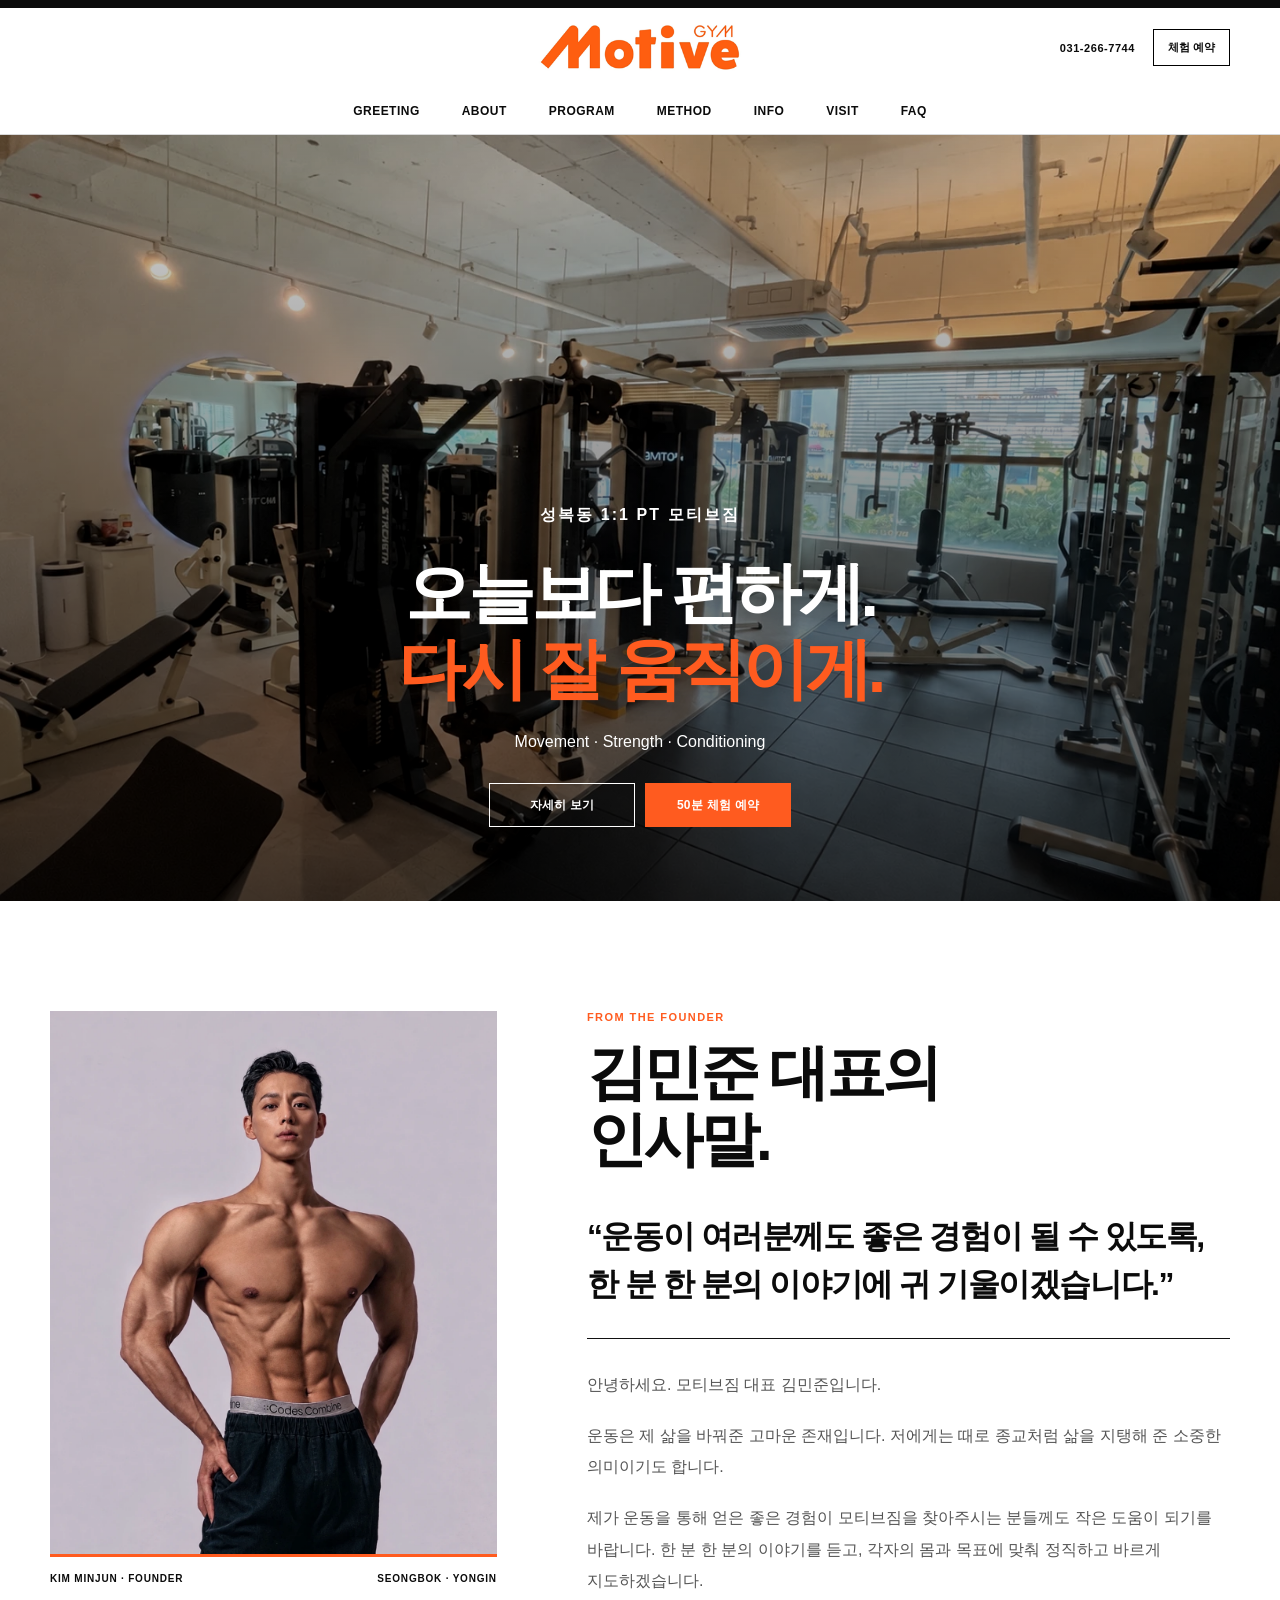
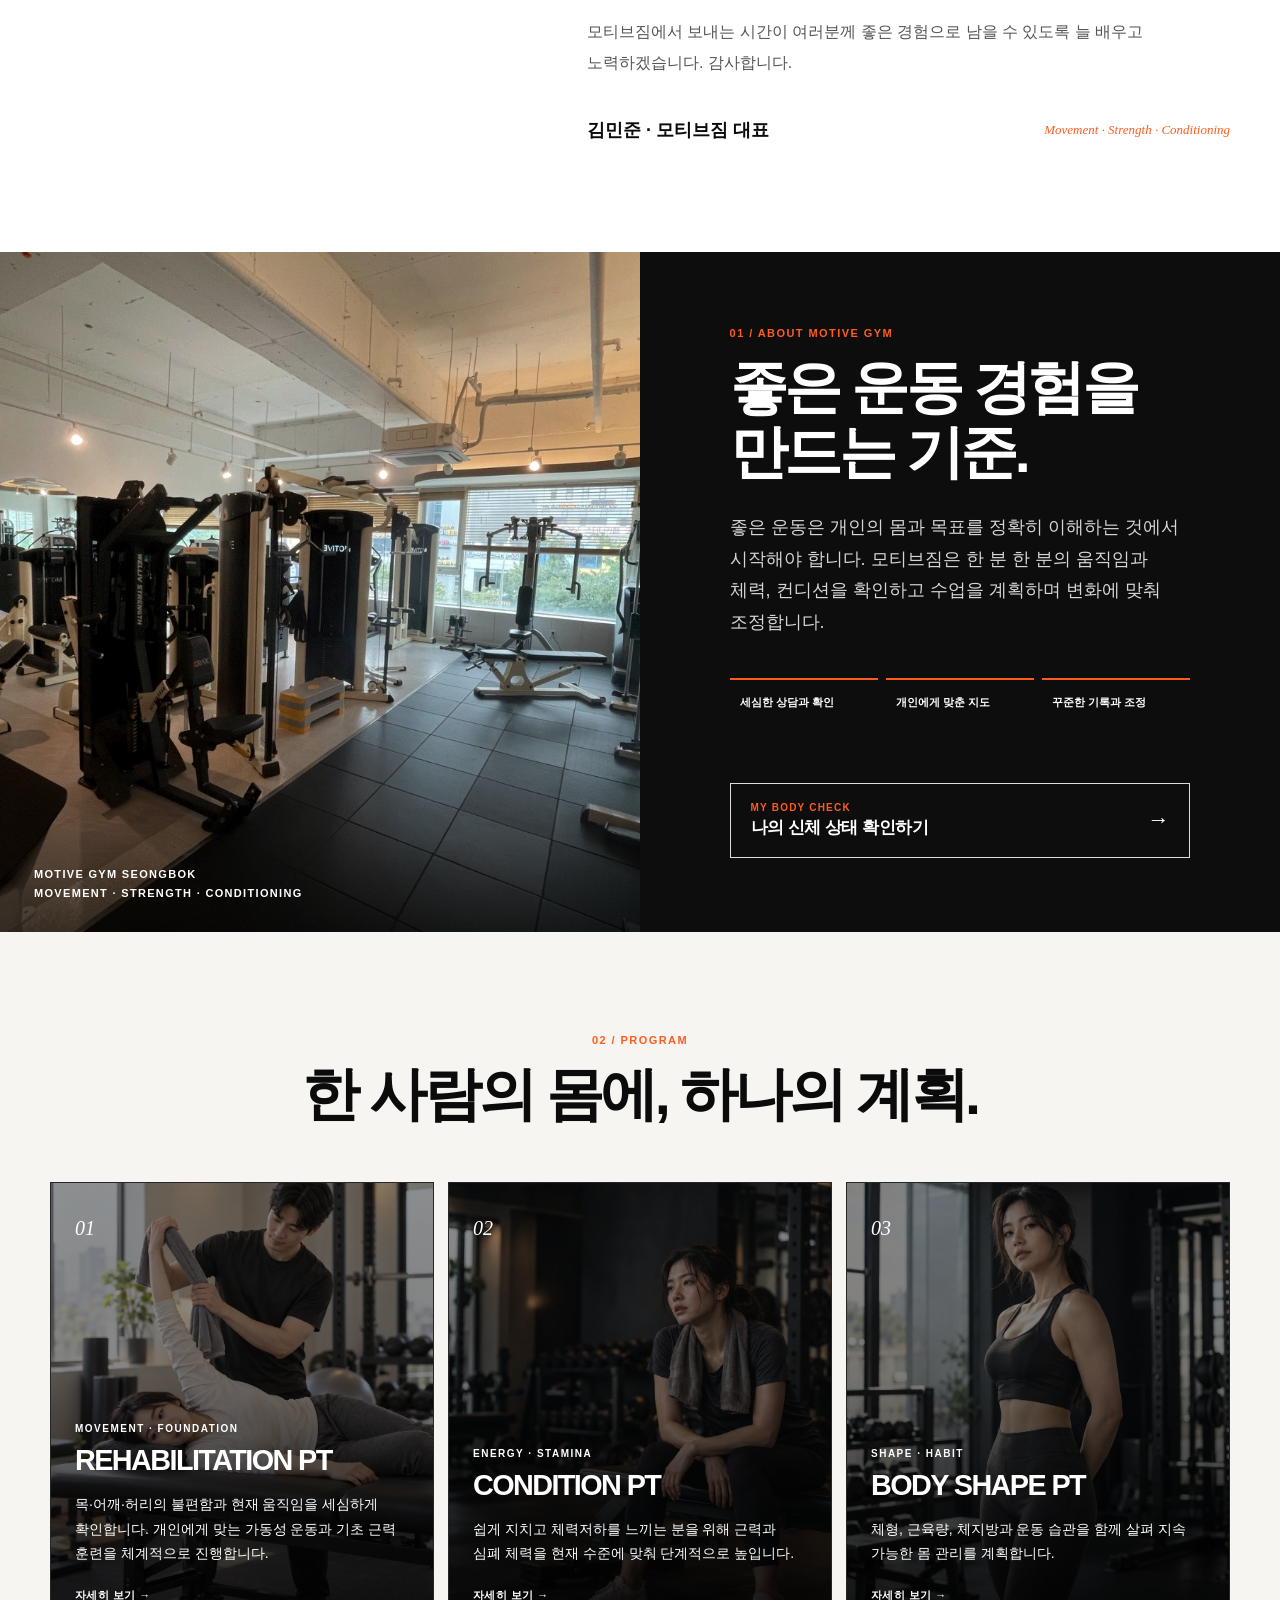
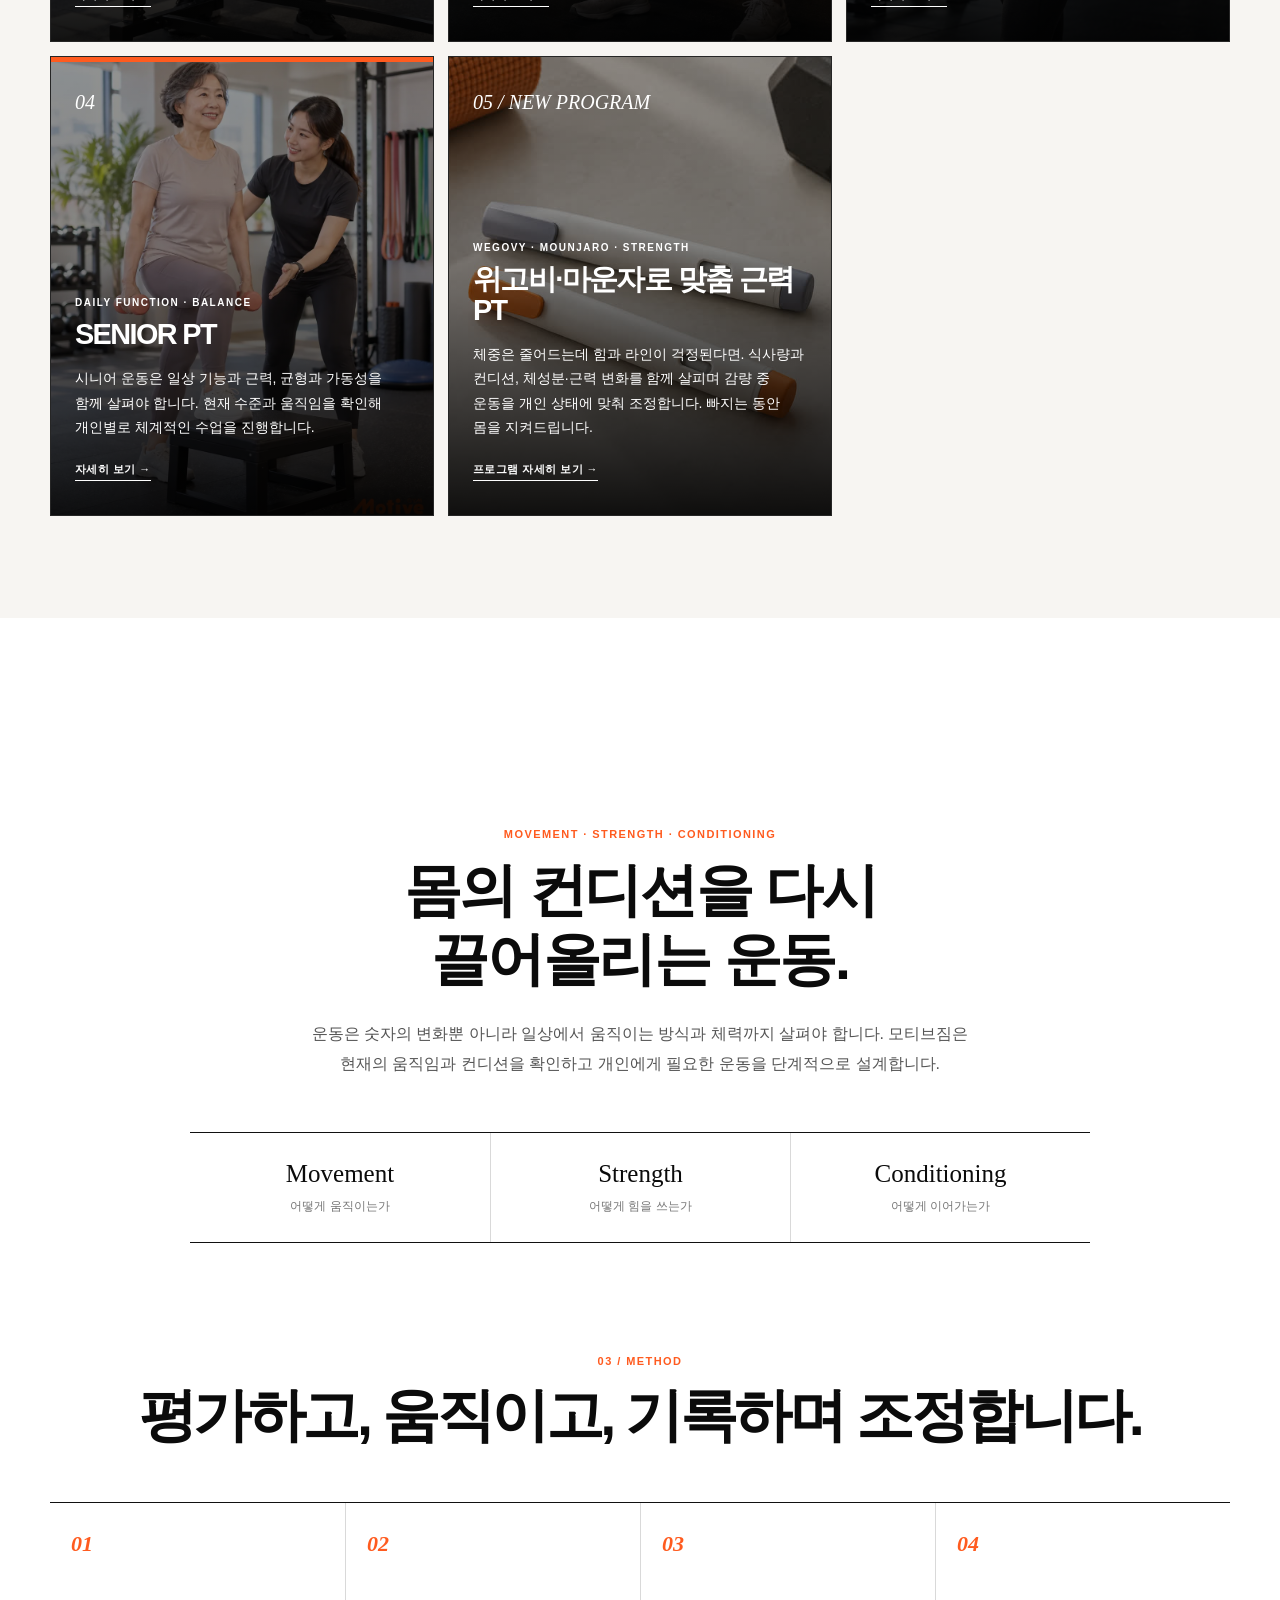
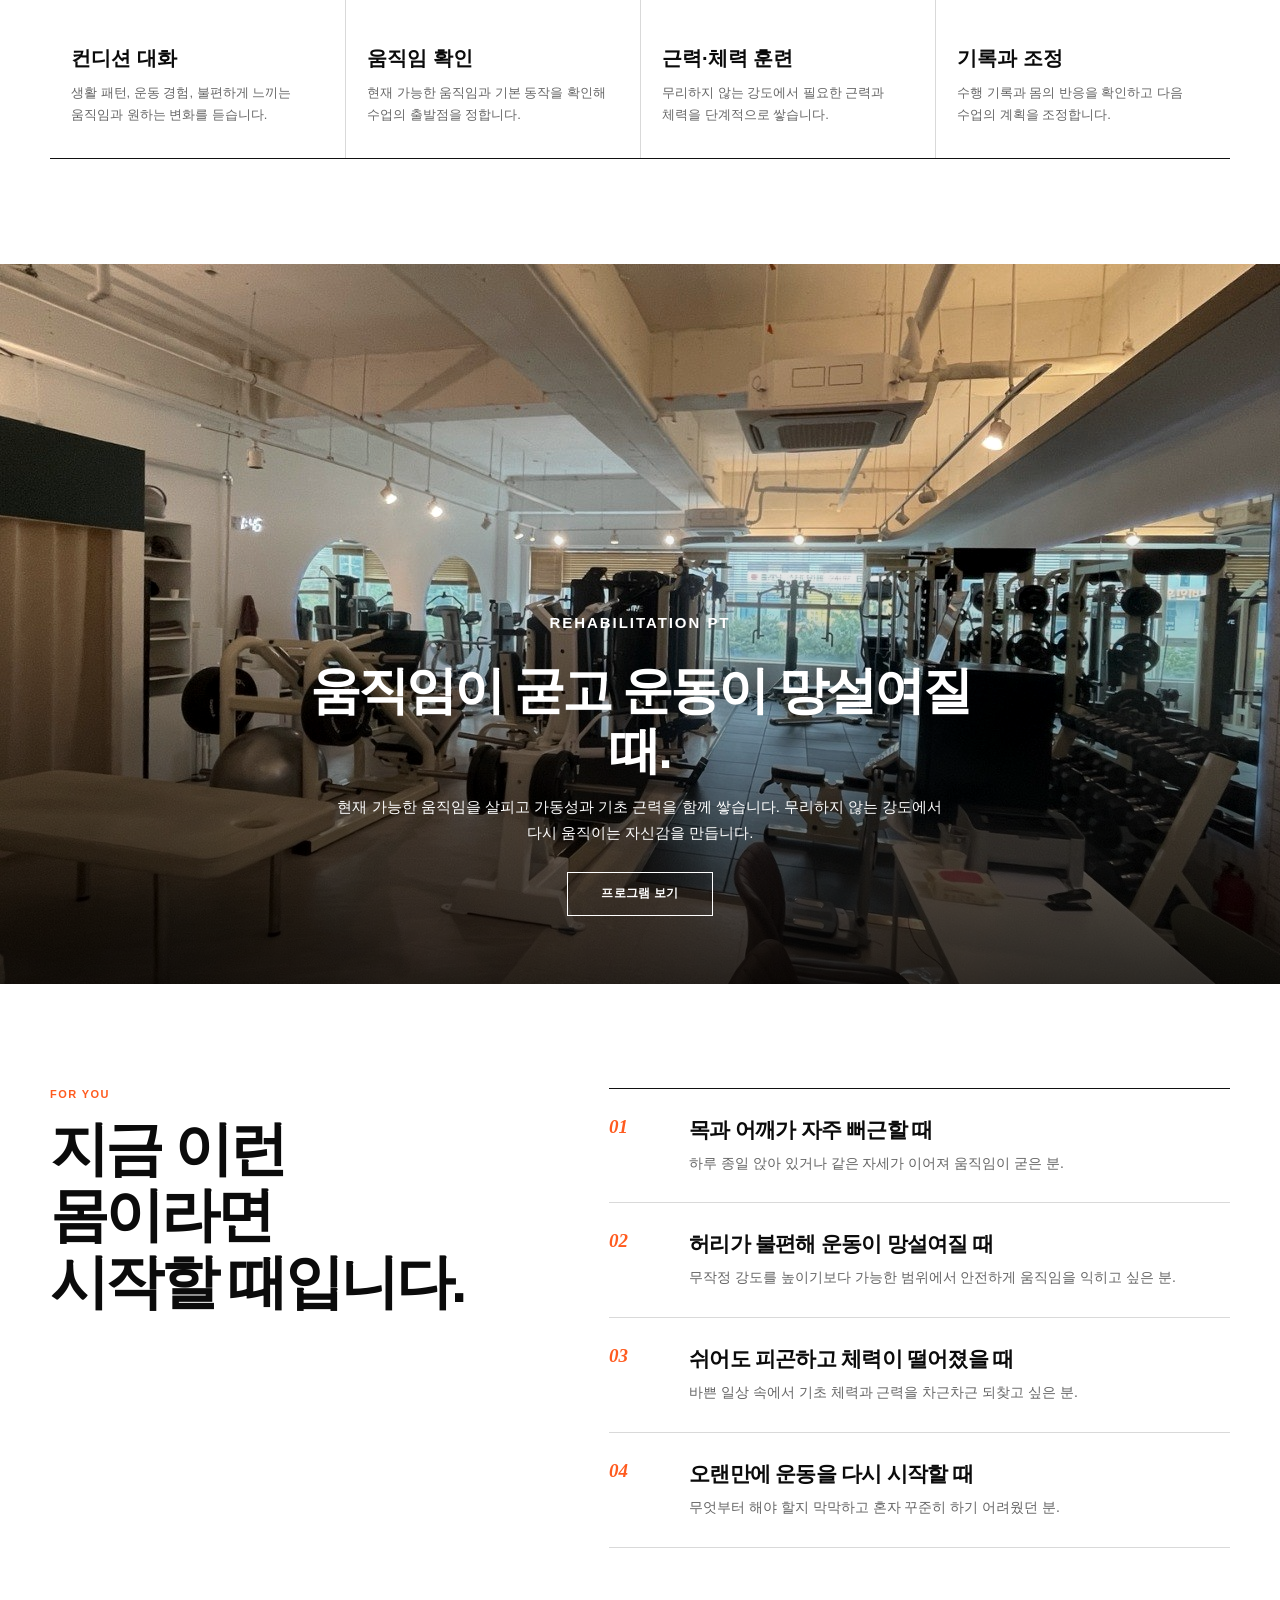
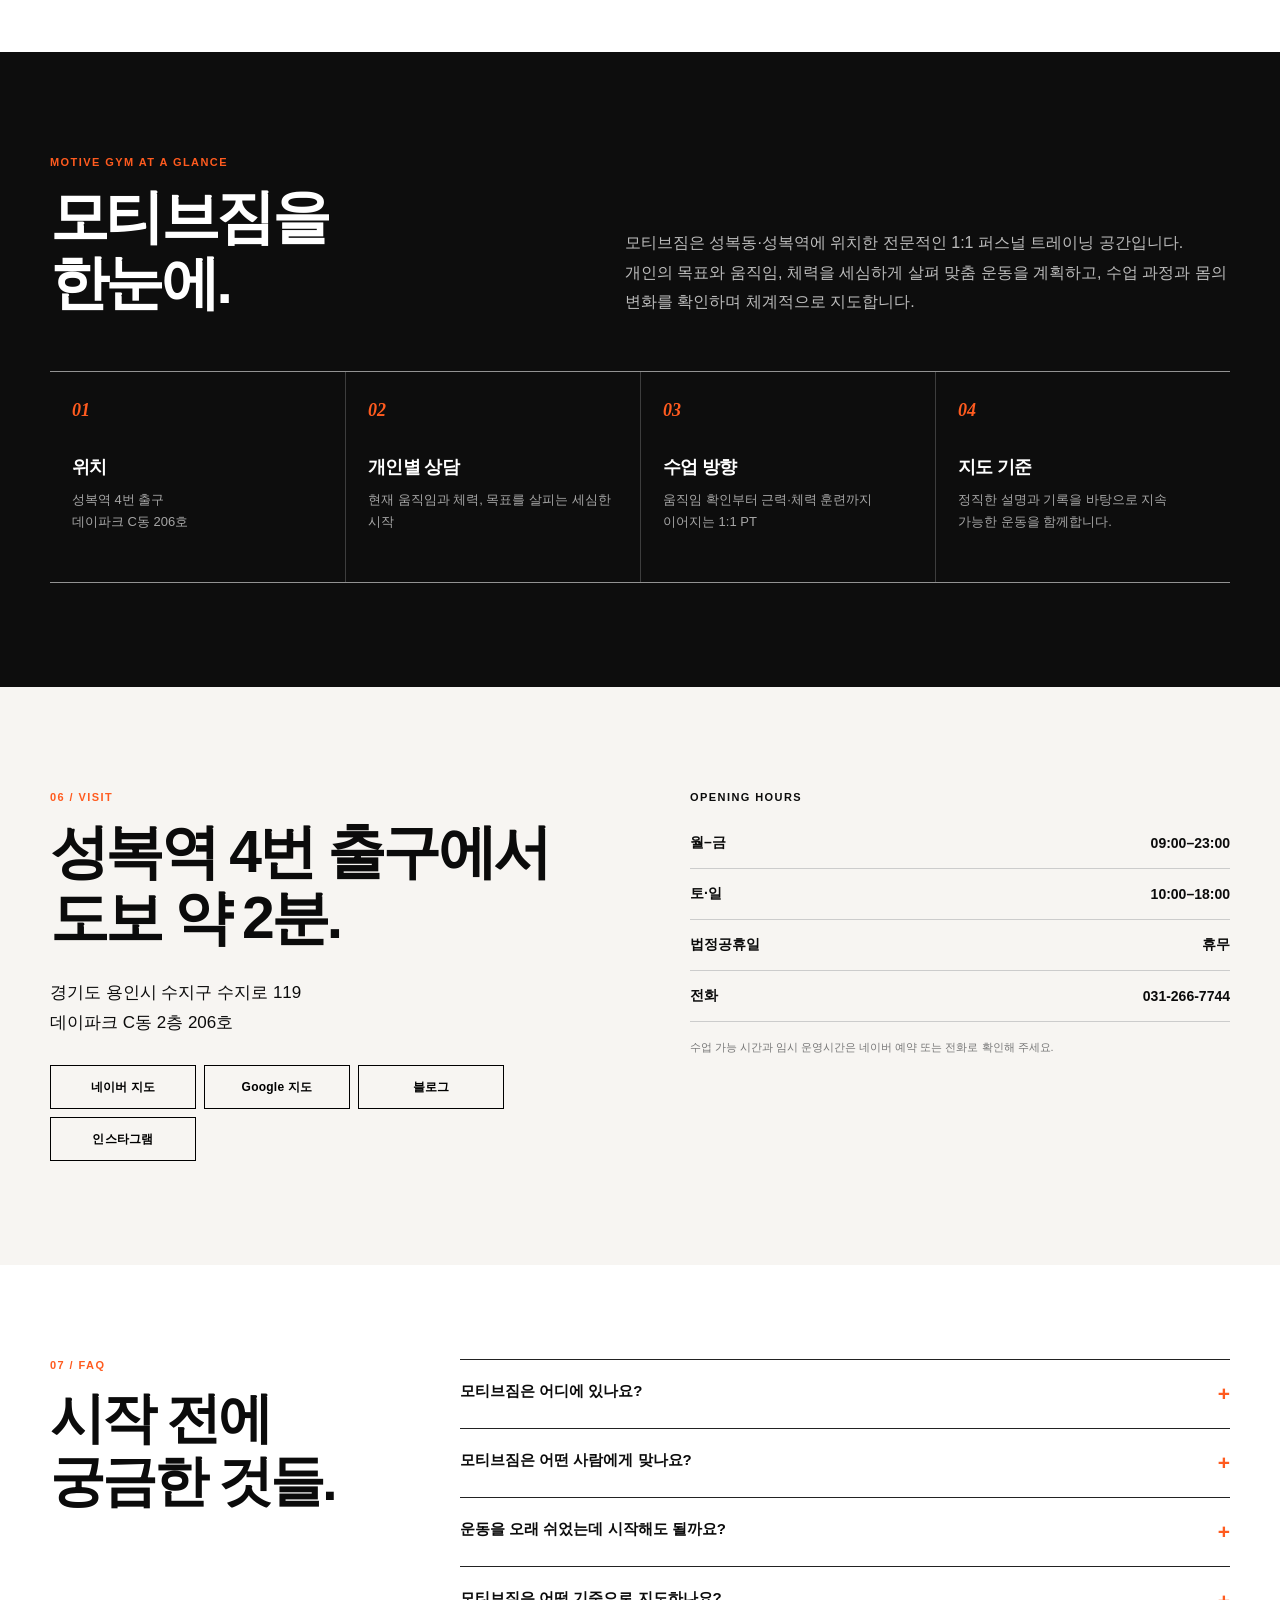
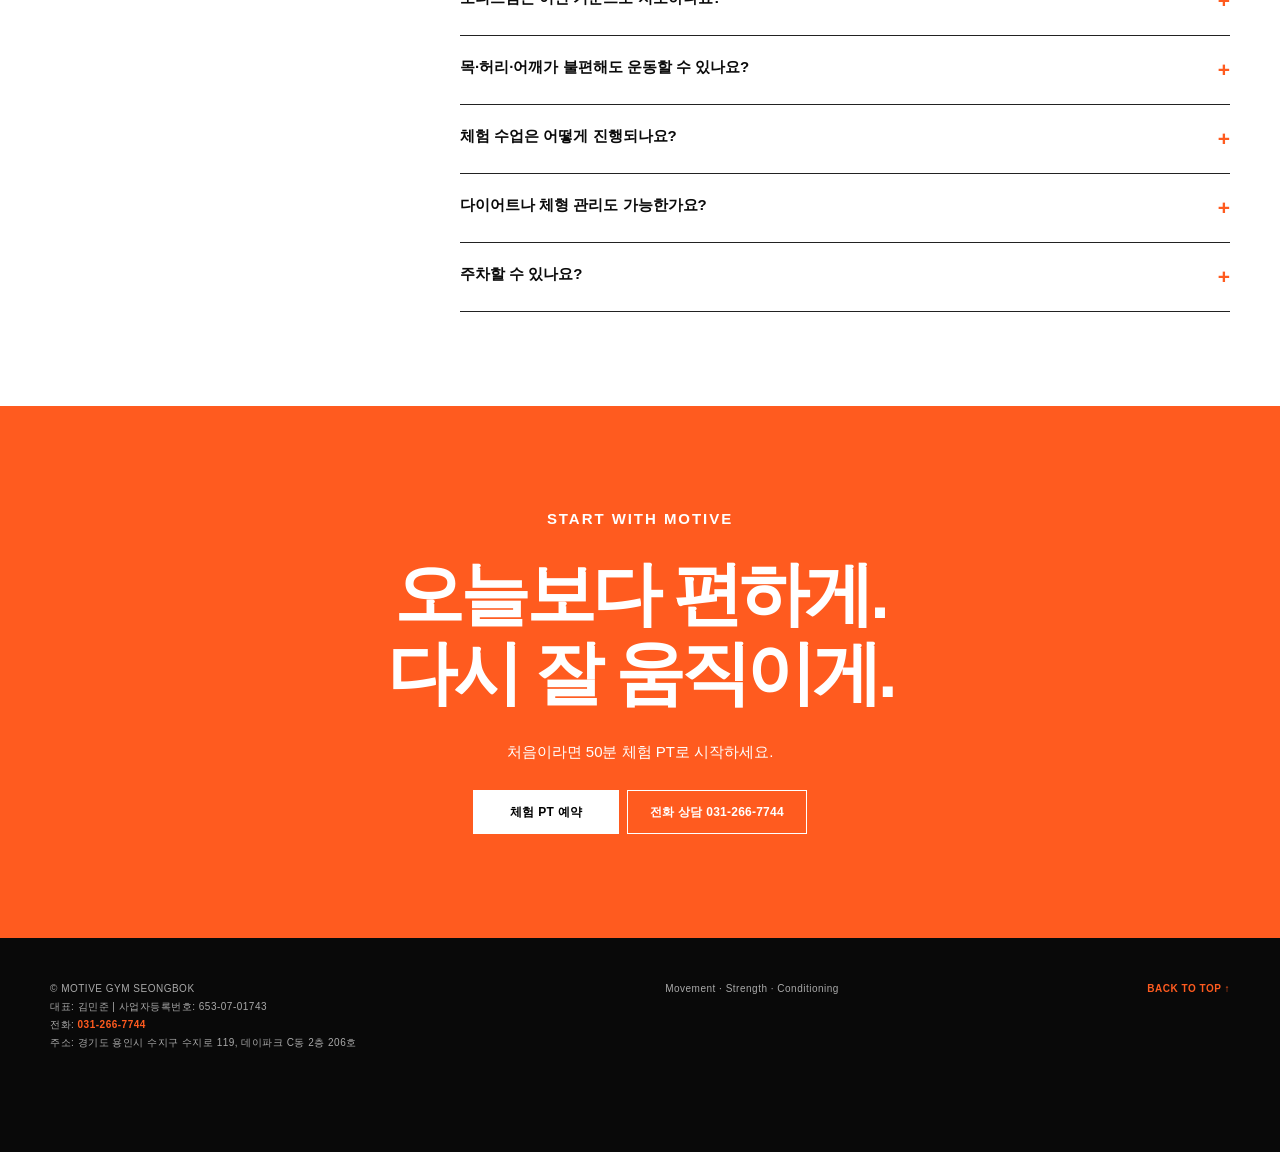
==== index.html @ 13827cad "ABOUT에 신체 상태 확인 링크 추가" ====
<!doctype html>
<html lang="ko-KR">
<head>
  <meta charset="utf-8">
  <meta name="viewport" content="width=device-width, initial-scale=1, viewport-fit=cover">
  <meta name="theme-color" content="#0b0b0b">
  <meta name="description" content="성복역 4번 출구 데이파크 C동 206호 모티브짐. 움직임과 체력을 살펴 체계적으로 지도하는 1:1 맞춤 PT와 프로그램을 안내합니다.">
  <meta name="keywords" content="모티브짐, MotiveGym, 성복동 PT, 성복역 PT, 성복동 1:1 PT, 체형 관리, 시니어 PT, 위고비 운동, 마운자로 운동, 근력운동">
  <meta name="author" content="모티브짐">
  <meta name="naver-site-verification" content="b409cac97ee9091174ddd94b132eac0c7437d6ca">
  <meta name="robots" content="index, follow, max-image-preview:large, max-snippet:-1, max-video-preview:-1">
  <meta name="googlebot" content="index, follow, max-image-preview:large, max-snippet:-1, max-video-preview:-1">
  <meta name="geo.region" content="KR-41">
  <meta name="geo.placename" content="성복동, 용인시 수지구">
  <meta property="og:title" content="모티브짐 | 성복동·성복역 1:1 PT">
  <meta property="og:description" content="성복역 4번 출구 데이파크 C동 206호 모티브짐. 움직임과 체력을 살펴 체계적으로 지도하는 1:1 맞춤 PT.">
  <meta property="og:type" content="website">
  <meta property="og:locale" content="ko_KR">
  <meta property="og:site_name" content="모티브짐">
  <link rel="canonical" href="https://motivegym.co.kr/">
  <link rel="alternate" hreflang="ko-KR" href="https://motivegym.co.kr/">
  <link rel="alternate" hreflang="x-default" href="https://motivegym.co.kr/">
  <link rel="sitemap" type="application/xml" href="https://motivegym.co.kr/sitemap.xml">
  <meta property="og:url" content="https://motivegym.co.kr/">
  <meta property="og:image" content="https://motivegym.co.kr/assets/motivegym-interior-01.jpg">
  <meta property="og:image:alt" content="성복역 4번 출구 앞 모티브짐 운동 공간">
  <meta name="twitter:card" content="summary_large_image">
  <meta name="twitter:title" content="모티브짐 | 성복동·성복역 1:1 PT">
  <meta name="twitter:description" content="성복역 4번 출구 데이파크 C동 206호 모티브짐. 움직임과 체력을 살펴 체계적으로 지도하는 1:1 맞춤 PT.">
  <meta name="twitter:image" content="https://motivegym.co.kr/assets/motivegym-interior-01.jpg">
  <link rel="icon" href="data:image/svg+xml,%3Csvg xmlns='http://www.w3.org/2000/svg' viewBox='0 0 64 64'%3E%3Crect width='64' height='64' fill='%230b0b0b'/%3E%3Cpath d='M9 45 24 19l8 13 9-13h14v26H45V31L32 49 24 35 17 45z' fill='%23ff5b1f'/%3E%3C/svg%3E">
  <title>모티브짐 | 성복동·성복역 1:1 맞춤 PT</title>
  <script type="application/ld+json">
  {
    "@context": "https://schema.org",
    "@graph": [
      {
        "@type": ["HealthClub", "ExerciseGym"],
        "@id": "https://motivegym.co.kr/#business",
        "name": "모티브짐",
        "alternateName": ["MotiveGym", "Motive Gym", "모티브짐 성복점"],
        "url": "https://motivegym.co.kr/",
        "logo": "https://motivegym.co.kr/assets/motivegym-logo.png",
        "image": [
          "https://motivegym.co.kr/assets/motivegym-interior-01.jpg",
          "https://motivegym.co.kr/assets/motivegym-interior-02.jpg"
        ],
        "description": "성복역 4번 출구 앞에서 개인의 움직임과 체력을 살피고 맞춤 1:1 퍼스널 트레이닝을 제공하는 모티브짐입니다.",
        "slogan": "오늘보다 편하게, 다시 잘 움직이게.",
        "telephone": "+82-31-266-7744",
        "priceRange": "₩₩",
        "address": {
          "@type": "PostalAddress",
          "streetAddress": "수지로 119 데이파크 C동 2층 206호",
          "addressLocality": "용인시 수지구",
          "addressRegion": "경기도",
          "addressCountry": "KR"
        },
        "geo": {"@type": "GeoCoordinates", "latitude": 37.3130195, "longitude": 127.0790766},
        "hasMap": "https://www.google.com/maps?cid=3171583335808988766",
        "openingHoursSpecification": [
          {"@type": "OpeningHoursSpecification", "dayOfWeek": ["Monday", "Tuesday", "Wednesday", "Thursday", "Friday"], "opens": "09:00", "closes": "23:00"},
          {"@type": "OpeningHoursSpecification", "dayOfWeek": ["Saturday", "Sunday"], "opens": "10:00", "closes": "18:00"}
        ],
        "founder": {"@id": "https://motivegym.co.kr/#kim-minjun"},
        "areaServed": [
          {"@type": "Place", "name": "성복동"},
          {"@type": "Place", "name": "성복역"},
          {"@type": "AdministrativeArea", "name": "용인시 수지구"}
        ],
        "sameAs": [
          "https://blog.naver.com/ssepeus",
          "https://www.instagram.com/motivegym_official/",
          "https://map.naver.com/p/entry/place/1687051931",
          "https://www.google.com/maps?cid=3171583335808988766"
        ],
        "hasOfferCatalog": {
          "@type": "OfferCatalog",
          "name": "모티브짐 1:1 PT 프로그램",
          "itemListElement": [
            {"@type": "Offer", "url": "https://motivegym.co.kr/body-reset-pt/", "itemOffered": {"@type": "Service", "name": "REHABILITATION PT", "description": "움직임과 기초 근력을 현재 가능한 범위에서 다시 쌓는 1:1 PT"}},
            {"@type": "Offer", "url": "https://motivegym.co.kr/condition-pt/", "itemOffered": {"@type": "Service", "name": "CONDITION PT", "description": "체력저하를 느끼는 분을 위한 근력·심폐 체력 중심의 1:1 PT"}},
            {"@type": "Offer", "url": "https://motivegym.co.kr/body-shape-pt/", "itemOffered": {"@type": "Service", "name": "BODY SHAPE PT", "description": "체형·근육량·운동 습관을 함께 살피는 1:1 PT"}},
            {"@type": "Offer", "url": "https://motivegym.co.kr/senior-pt/", "itemOffered": {"@type": "Service", "name": "SENIOR PT", "description": "50대 이후 운동 재시작을 위해 일상 기능, 근력, 균형과 가동성을 단계적으로 다루는 1:1 PT"}},
            {"@type": "Offer", "url": "https://motivegym.co.kr/wegovy-mounjaro-pt/", "itemOffered": {"@type": "Service", "name": "위고비·마운자로 맞춤 근력 PT", "description": "체중 감량 중 체성분, 근력과 컨디션을 함께 살피며 개인 상태에 맞춰 운동량을 조정하는 1:1 PT"}}
          ]
        }
      },
      {
        "@type": "Person",
        "@id": "https://motivegym.co.kr/#kim-minjun",
        "name": "김민준",
        "jobTitle": "모티브짐 대표 트레이너",
        "worksFor": {"@id": "https://motivegym.co.kr/#business"},
        "description": "운동을 통해 얻은 긍정적인 경험을 나누고 정직하고 바른 지도를 추구하는 모티브짐 대표입니다.",
        "knowsAbout": ["움직임 평가", "근력 운동", "체력 운동", "퍼스널 트레이닝", "운동 재시작"]
      },
      {
        "@type": "WebSite",
        "@id": "https://motivegym.co.kr/#website",
        "url": "https://motivegym.co.kr/",
        "name": "모티브짐",
        "alternateName": "MotiveGym",
        "inLanguage": "ko-KR",
        "publisher": {"@id": "https://motivegym.co.kr/#business"}
      },
      {
        "@type": "WebPage",
        "@id": "https://motivegym.co.kr/#webpage",
        "url": "https://motivegym.co.kr/",
        "name": "모티브짐 | 성복동·성복역 1:1 맞춤 PT",
        "description": "성복역 4번 출구 데이파크 C동 206호 모티브짐. 움직임과 체력을 살펴 체계적으로 지도하는 1:1 맞춤 PT와 프로그램을 안내합니다.",
        "inLanguage": "ko-KR",
        "isPartOf": {"@id": "https://motivegym.co.kr/#website"},
        "about": {"@id": "https://motivegym.co.kr/#business"},
        "mainEntity": {"@id": "https://motivegym.co.kr/#business"}
      },
      {
        "@type": "FAQPage",
        "@id": "https://motivegym.co.kr/#faqpage",
        "mainEntity": [
          {"@type": "Question", "name": "모티브짐은 어디에 있나요?", "acceptedAnswer": {"@type": "Answer", "text": "성복역 4번 출구 앞에 있습니다. 정확한 길 안내는 아래 네이버 지도 링크에서 확인해 주세요."}},
          {"@type": "Question", "name": "모티브짐은 어떤 사람에게 맞나요?", "acceptedAnswer": {"@type": "Answer", "text": "목·허리·어깨가 불편하거나 만성피로와 체력저하를 느끼는 30~50대, 운동을 오래 쉬었다가 다시 시작하는 분, 50대 이후 근력과 균형 운동이 필요한 분에게 맞습니다."}},
          {"@type": "Question", "name": "운동을 오래 쉬었는데 시작해도 될까요?", "acceptedAnswer": {"@type": "Answer", "text": "네. 첫 수업에서 현재 체력과 움직임을 확인하고 가능한 범위에서 강도를 정합니다."}},
          {"@type": "Question", "name": "모티브짐은 어떤 기준으로 지도하나요?", "acceptedAnswer": {"@type": "Answer", "text": "고객님의 목표와 현재 움직임, 체력을 살피고 개인에게 맞춰 수업을 계획하고 조정합니다. 운동을 오래 이어갈 수 있도록 정직하고 바르게 지도합니다."}},
          {"@type": "Question", "name": "목·허리·어깨가 불편해도 운동할 수 있나요?", "acceptedAnswer": {"@type": "Answer", "text": "불편함의 정도와 움직임을 먼저 살핀 뒤 무리하지 않는 범위에서 진행합니다. 심한 통증이나 의학적 판단이 필요한 상태라면 의료기관 상담을 먼저 권합니다."}},
          {"@type": "Question", "name": "체험 수업은 어떻게 진행되나요?", "acceptedAnswer": {"@type": "Answer", "text": "처음 방문자를 위한 50분 체험 PT가 있습니다. 네이버 예약 안내 가격은 30,000원이며 가능한 일정과 상세 조건은 예약 화면에서 확인할 수 있습니다."}},
          {"@type": "Question", "name": "다이어트나 체형 관리도 가능한가요?", "acceptedAnswer": {"@type": "Answer", "text": "가능합니다. 체중 감량만을 앞세우기보다 근육량, 근력, 체형과 운동 습관을 함께 살펴 지속 가능한 방향을 계획합니다."}},
          {"@type": "Question", "name": "주차할 수 있나요?", "acceptedAnswer": {"@type": "Answer", "text": "무료 주차가 가능합니다. 정확한 주차 위치와 이용 방법은 방문 전에 전화로 확인해 주세요."}}
        ]
      }
    ]
  }
  </script>
  <style>
    :root{--black:#0b0b0b;--white:#fff;--ivory:#f7f5f2;--orange:#ff5b1f;--gray:#727272;--line:#d9d9d9;--max:1180px}
    *{box-sizing:border-box}
    html{scroll-behavior:smooth;scroll-padding-top:126px}
    body{margin:0;background:var(--white);color:var(--black);font-family:-apple-system,BlinkMacSystemFont,"Pretendard","Noto Sans KR","Malgun Gothic",Arial,sans-serif;-webkit-font-smoothing:antialiased}
    body:before{content:"";position:fixed;z-index:200;inset:0 0 auto;height:8px;background:var(--black)}
    img{display:block;max-width:100%}a{color:inherit;text-decoration:none}button{font:inherit}
    :focus-visible{outline:2px solid var(--orange);outline-offset:4px}::selection{background:var(--orange);color:#fff}
    .skip{position:fixed;z-index:300;top:-70px;left:16px;background:#fff;padding:12px 18px;font-weight:800}.skip:focus{top:16px}
    .wrap{width:min(calc(100% - 48px),var(--max));margin:auto}
    .label{margin:0 0 16px;font-size:11px;font-weight:800;letter-spacing:.13em;text-transform:uppercase}
    .label.orange{color:var(--orange)}
    .center{text-align:center}
    .button{display:inline-flex;min-width:146px;min-height:44px;padding:0 22px;align-items:center;justify-content:center;border:1px solid currentColor;background:transparent;font-size:12px;font-weight:800;letter-spacing:.02em;transition:background .2s,color .2s,transform .2s}
    .button:hover{transform:translateY(-2px)}
    .button-light{color:#fff}.button-light:hover{background:#fff;color:#000}
    .button-dark{color:#000}.button-dark:hover{background:#000;color:#fff}
    .button-orange{background:var(--orange);border-color:var(--orange);color:#fff}.button-orange:hover{background:#ff703d}

    .site-header{position:sticky;z-index:100;top:0;padding-top:8px;background:#fff;border-bottom:1px solid var(--line)}
    .header-main{position:relative;height:79px;display:flex;align-items:center;justify-content:center}
    .official-logo{width:210px;height:58px;display:flex;align-items:center;justify-content:center}
    .official-logo img{width:100%;height:auto;object-fit:contain}
    .header-side{position:absolute;right:0;display:flex;align-items:center;gap:18px;font-size:11px;font-weight:800}
    .header-side a:first-child{letter-spacing:.05em}
    .reserve-link{padding:10px 14px;border:1px solid #000}
    .nav{height:47px;display:flex;align-items:center;justify-content:center;gap:42px;font-size:12px;font-weight:700;letter-spacing:.04em;white-space:nowrap}
    .nav a{position:relative;padding:14px 0}.nav a:after{content:"";position:absolute;left:50%;right:50%;bottom:8px;height:2px;background:var(--orange);transition:left .2s,right .2s}.nav a:hover:after{left:0;right:0}

    .hero{position:relative;min-height:calc(100svh - 134px);display:flex;align-items:flex-end;justify-content:center;overflow:hidden;background:#111;color:#fff}
    .hero>img{position:absolute;inset:0;width:100%;height:100%;object-fit:cover;filter:saturate(.78) contrast(1.05)}
    .hero:after{content:"";position:absolute;inset:0;background:linear-gradient(180deg,rgba(0,0,0,.16),rgba(0,0,0,.72))}
    .hero-content{position:relative;z-index:2;text-align:center;padding:70px 22px 74px;max-width:920px}
    .hero h1{margin:0 0 20px;font-size:clamp(44px,5.2vw,76px);line-height:1.14;letter-spacing:-.06em;text-shadow:0 2px 18px rgba(0,0,0,.25);word-break:keep-all}
    .hero h1>span{display:block}.hero h1 .hero-kicker{color:#fff}.hero h1 .hero-kicker span{display:inline}.hero h1 .hero-accent{color:var(--orange)}
    .hero p{margin:0 0 28px;font-size:16px;line-height:1.7;word-break:keep-all}
    .hero-actions{display:flex;justify-content:center;gap:10px;flex-wrap:wrap}

    .intro{padding:105px 0 112px;background:#fff}
    .intro h2{margin:0 auto 25px;max-width:820px;font-size:clamp(39px,4.7vw,66px);line-height:1.15;letter-spacing:-.06em;word-break:keep-all}
    .intro-copy{max-width:700px;margin:0 auto;color:#555;font-size:16px;line-height:1.85;word-break:keep-all}
    .pillars{max-width:900px;margin:54px auto 0;display:grid;grid-template-columns:repeat(3,1fr);border-top:1px solid #111;border-bottom:1px solid #111}
    .pillar{padding:27px 18px}.pillar+.pillar{border-left:1px solid var(--line)}
    .pillar b{display:block;margin-bottom:8px;font-family:Georgia,serif;font-size:25px;font-weight:500}.pillar span{font-size:12px;color:#777}

    .feature{position:relative;min-height:720px;display:flex;align-items:flex-end;justify-content:center;overflow:hidden;background:#111;color:#fff}
    .feature>img{position:absolute;inset:0;width:100%;height:100%;object-fit:cover;filter:saturate(.78) contrast(1.04)}
    .feature:after{content:"";position:absolute;inset:0;background:linear-gradient(180deg,transparent 35%,rgba(0,0,0,.78))}
    .feature-content{position:relative;z-index:2;text-align:center;max-width:750px;padding:70px 22px 68px}
    .feature h2{margin:0 0 14px;font-size:clamp(36px,4vw,58px);line-height:1.16;letter-spacing:-.055em;word-break:keep-all}
    .feature p{margin:0 auto 25px;max-width:620px;font-size:15px;line-height:1.75;word-break:keep-all}

    .programs{background:var(--ivory);padding:102px 0}
    .programs h2{margin:0 0 55px;font-size:clamp(38px,4.5vw,64px);line-height:1.12;letter-spacing:-.06em}
    .program-grid{display:grid;grid-template-columns:repeat(3,minmax(0,1fr));grid-auto-rows:1fr;gap:14px}
    .program-card{position:relative;min-height:460px;padding:34px 24px;display:flex;flex-direction:column;justify-content:space-between;overflow:hidden;background:#fff;border:1px solid #dedbd7;transition:transform .2s,box-shadow .2s,border-color .2s}
    .program-card.dark{background:#101010;color:#fff;border-color:#101010}.program-card.orange{background:var(--orange);color:#fff;border-color:var(--orange)}
    .program-card.senior{border-color:var(--orange);box-shadow:inset 0 5px 0 var(--orange)}.program-card:hover,.program-card:focus-visible{transform:translateY(-5px);box-shadow:0 16px 34px rgba(0,0,0,.1);outline:none}.program-card.senior:hover,.program-card.senior:focus-visible{box-shadow:inset 0 5px 0 var(--orange),0 16px 34px rgba(0,0,0,.1)}
    .program-card:before,.program-card:after{content:"";position:absolute;border:1px solid currentColor;border-radius:50%;opacity:.14}
    .program-card:before{width:330px;height:330px;right:-175px;top:-120px}.program-card:after{width:170px;height:170px;right:-65px;top:10px}
    .program-no{position:relative;z-index:1;font-family:Georgia,serif;font-size:20px;font-style:italic}
    .program-card h3{position:relative;z-index:1;margin:0 0 16px;font-size:clamp(26px,2.25vw,33px);line-height:1.08;letter-spacing:-.055em}.program-card h3 small{display:block;margin-bottom:10px;font-size:10px;letter-spacing:.15em}
    .program-card p{position:relative;z-index:1;margin:0;font-size:14px;line-height:1.75;word-break:keep-all;opacity:.76}
    .program-more{position:relative;z-index:1;display:inline-block;margin-top:22px;padding-bottom:3px;border-bottom:1px solid var(--orange);color:var(--orange);font-size:11px;font-weight:900;letter-spacing:.04em}.program-card.dark .program-more,.program-card.orange .program-more{border-color:currentColor;color:inherit}
    .program-card.medication{background:#111 url('assets/motivegym-interior-02.jpg') center 55%/cover no-repeat;color:#fff;border-color:#111}.program-card.medication:before{display:none}.program-card.medication:after{inset:0;width:auto;height:auto;right:0;top:0;border:0;border-radius:0;opacity:1;background:linear-gradient(90deg,rgba(0,0,0,.94),rgba(0,0,0,.79) 52%,rgba(0,0,0,.22))}.program-card.medication p{max-width:650px;color:#fff;opacity:.9}.program-card.medication .program-more{color:#fff;border-color:#fff}


    /* Program imagery uses a consistent overlay to keep text readable. */
    .program-card.rehab,.program-card.dark,.program-card.orange,.program-card.senior,.program-card.medication{color:#fff;border-color:#262626;background-color:#111;background-size:cover;background-position:center 38%;background-repeat:no-repeat}
    .program-card.rehab{background-image:linear-gradient(180deg,rgba(0,0,0,.42),rgba(0,0,0,.48) 42%,rgba(0,0,0,.93)),url('assets/rehabilitation-bed-care-v1.webp')}
    .program-card.dark{background-image:linear-gradient(180deg,rgba(0,0,0,.42),rgba(0,0,0,.48) 42%,rgba(0,0,0,.93)),url('assets/condition-card-v1.webp')}
    .program-card.orange{background-image:linear-gradient(180deg,rgba(0,0,0,.42),rgba(0,0,0,.48) 42%,rgba(0,0,0,.93)),url('assets/body-shape-card-v1.webp')}
    .program-card.senior{background-image:linear-gradient(180deg,rgba(0,0,0,.42),rgba(0,0,0,.48) 42%,rgba(0,0,0,.93)),url('assets/senior-pt/strength-balance-training.webp')}
    .program-card.medication{background-image:linear-gradient(180deg,rgba(0,0,0,.42),rgba(0,0,0,.48) 42%,rgba(0,0,0,.93)),url('assets/wegovy-mounjaro-pt/injection-pen-concept.jpg')}
    .program-card:before,.program-card:after,.program-card.medication:after{display:none}
    .program-card p,.program-card.medication p{color:#fff;opacity:1}
    .program-card .program-more{color:#fff;border-color:#fff}
    .program-disclosure{margin:16px 0 0;color:#666;font-size:12px;line-height:1.5}

    .audience{padding:104px 0;background:#fff}
    .audience-grid{display:grid;grid-template-columns:.85fr 1.15fr;gap:100px;align-items:start}
    .audience h2{position:sticky;top:164px;margin:0;font-size:clamp(40px,4.6vw,64px);line-height:1.13;letter-spacing:-.06em;word-break:keep-all}
    .signal-list{border-top:1px solid #111}
    .signal{display:grid;grid-template-columns:62px 1fr;gap:18px;padding:27px 0;border-bottom:1px solid var(--line)}
    .signal b{font-family:Georgia,serif;color:var(--orange);font-size:19px;font-style:italic}.signal h3{margin:0 0 8px;font-size:21px;letter-spacing:-.035em}.signal p{margin:0;color:#656565;font-size:14px;line-height:1.7;word-break:keep-all}

    .story{display:grid;grid-template-columns:1fr 1fr;min-height:680px;background:#0d0d0d;color:#fff}
    .story-photo{position:relative;overflow:hidden;background:#151515}
    .story-photo img{width:100%;height:100%;min-height:680px;object-fit:cover;filter:saturate(.78) contrast(1.04)}
    .story-photo:after{content:"";position:absolute;inset:0;background:linear-gradient(180deg,transparent 55%,rgba(0,0,0,.72))}
    .story-caption{position:absolute;z-index:2;left:34px;right:34px;bottom:30px;margin:0;color:#fff;font-size:11px;font-weight:800;letter-spacing:.12em;line-height:1.7}
    .story-copy{display:flex;flex-direction:column;justify-content:center;padding:70px clamp(42px,7vw,110px)}
    .story h2{margin:0 0 28px;font-size:clamp(40px,4.5vw,63px);line-height:1.12;letter-spacing:-.06em;word-break:keep-all}
    .story .lead{margin:0 0 30px;font-size:18px;line-height:1.75;word-break:keep-all;color:rgba(255,255,255,.83)}
    .coach-line{display:flex;align-items:flex-end;justify-content:space-between;gap:20px;margin:0 0 28px;padding-bottom:22px;border-bottom:1px solid rgba(255,255,255,.22)}
    .coach-line strong{font-size:25px;letter-spacing:-.04em}.coach-line span{color:var(--orange);font-size:10px;font-weight:900;letter-spacing:.12em;text-align:right}
    .credentials{display:grid;grid-template-columns:repeat(3,1fr);gap:8px;margin:10px 0 28px}
    .credential{padding:14px 10px;border-top:2px solid var(--orange);font-size:11px;line-height:1.5;font-weight:800}
    .story .fine{margin:0;color:rgba(255,255,255,.53);font-size:11px;line-height:1.75;word-break:keep-all}

    .greeting{padding:110px 0;background:#fff}
    .greeting-grid{display:grid;grid-template-columns:.82fr 1.18fr;gap:90px;align-items:start}
    .greeting-visual{position:sticky;top:164px;margin:0}
    .greeting-visual img{width:100%;height:auto;aspect-ratio:auto;display:block;filter:saturate(.82) contrast(1.03)}
    .greeting-visual figcaption{display:flex;justify-content:space-between;gap:20px;padding-top:14px;border-top:3px solid var(--orange);font-size:10px;font-weight:800;letter-spacing:.08em;line-height:1.6}
    .greeting-copy h2{margin:0 0 38px;font-size:clamp(41px,4.7vw,66px);line-height:1.12;letter-spacing:-.06em;word-break:keep-all}
    .greeting-quote{margin:0 0 30px;padding:0 0 30px;border-bottom:1px solid #111;font-size:clamp(23px,2.5vw,34px);font-weight:800;line-height:1.5;letter-spacing:-.045em;word-break:keep-all}
    .greeting-body{margin:0;color:#555;font-size:16px;line-height:1.95;word-break:keep-all}
    .greeting-body p{margin:0 0 20px}.greeting-sign{margin-top:40px;display:flex;align-items:center;justify-content:space-between;gap:24px}.greeting-sign b{font-size:18px}.greeting-sign span{font-family:Georgia,serif;color:var(--orange);font-size:13px;font-style:italic}

    .method{padding:105px 0;background:#fff}
    .method h2{margin:0 0 54px;font-size:clamp(38px,4.5vw,64px);line-height:1.12;letter-spacing:-.06em}
    .method .intro h2{margin:0 auto 25px;line-height:1.2;letter-spacing:-.04em;text-wrap:balance}
    .steps{display:grid;grid-template-columns:repeat(4,1fr);border-top:1px solid #111;border-bottom:1px solid #111}
    .step{padding:28px 21px 32px;min-height:255px;display:flex;flex-direction:column}.step+.step{border-left:1px solid var(--line)}
    .step b{font-family:Georgia,serif;color:var(--orange);font-size:22px;font-style:italic}.step h3{margin:auto 0 10px;font-size:20px}.step p{margin:0;color:#666;font-size:13px;line-height:1.68;word-break:keep-all}

    .entity{padding:104px 0;background:#0d0d0d;color:#fff}
    .entity-heading{display:grid;grid-template-columns:.9fr 1.1fr;gap:80px;align-items:end;margin-bottom:54px}
    .entity h2{margin:0;font-size:clamp(40px,4.6vw,64px);line-height:1.13;letter-spacing:-.06em;word-break:keep-all}
    .entity-lead{margin:0;color:rgba(255,255,255,.72);font-size:16px;line-height:1.85;word-break:keep-all}
    .fact-grid{display:grid;grid-template-columns:repeat(4,1fr);border-top:1px solid rgba(255,255,255,.55);border-bottom:1px solid rgba(255,255,255,.55)}
    .fact{padding:28px 22px 30px;min-height:210px}.fact+.fact{border-left:1px solid rgba(255,255,255,.2)}
    .fact b{display:block;margin-bottom:34px;color:var(--orange);font-family:Georgia,serif;font-size:18px;font-style:italic}.fact h3{margin:0 0 10px;font-size:18px;letter-spacing:-.035em}.fact p{margin:0;color:rgba(255,255,255,.63);font-size:13px;line-height:1.7;word-break:keep-all}.fact-link{display:inline-block;margin-top:15px;color:var(--orange);font-size:11px;font-weight:900;border-bottom:1px solid currentColor}

    .visit{padding:104px 0;background:var(--ivory)}
    .visit-grid{display:grid;grid-template-columns:1fr 1fr;gap:100px}
    .visit h2{margin:0 0 26px;font-size:clamp(40px,4.6vw,64px);line-height:1.13;letter-spacing:-.06em;word-break:keep-all}
    .address{margin:0 0 28px;font-size:17px;line-height:1.75}.link-row{display:flex;flex-wrap:wrap;gap:8px}
    .hours{width:100%;border-collapse:collapse;font-size:14px}.hours caption{text-align:left;margin:0 0 15px;font-size:11px;font-weight:800;letter-spacing:.13em}.hours th,.hours td{padding:16px 0;border-bottom:1px solid #ccc}.hours th{text-align:left}.hours td{text-align:right;font-weight:700}
    .visit-note{font-size:11px;color:#777;line-height:1.7;margin-top:16px}

    .faq{padding:94px 0;background:#fff}.faq-grid{display:grid;grid-template-columns:330px 1fr;gap:80px}.faq h2{margin:0;font-size:clamp(38px,4.3vw,58px);line-height:1.13;letter-spacing:-.055em}
    details{border-top:1px solid #222}details:last-child{border-bottom:1px solid #222}summary{cursor:pointer;list-style:none;display:flex;justify-content:space-between;gap:20px;padding:22px 0;font-size:15px;font-weight:800}summary::-webkit-details-marker{display:none}summary:after{content:"+";color:var(--orange);font-size:21px}details[open] summary:after{content:"−"}details p{max-width:720px;margin:-2px 40px 23px 0;color:#666;font-size:13px;line-height:1.75;word-break:keep-all}

    .closing{padding:104px 0;background:var(--orange);color:#fff;text-align:center}
    .closing h2{max-width:900px;margin:0 auto 30px;font-size:clamp(44px,5.5vw,78px);line-height:1.12;letter-spacing:-.06em;word-break:keep-all}
    .closing p{margin:0 0 28px;font-size:15px}.closing-actions{display:flex;justify-content:center;flex-wrap:wrap;gap:8px}
    .closing .button{border-color:#fff}.closing .button:first-child{background:#fff;color:#000}
    footer{padding:42px 0 100px;background:#090909;color:rgba(255,255,255,.65);font-size:10px;line-height:1.8;letter-spacing:.05em}.footer-grid{display:flex;justify-content:space-between;gap:30px;flex-wrap:wrap}.footer-grid a{color:var(--orange);font-weight:800}

    .mobile-bar{display:none;position:fixed;z-index:150;left:0;right:0;bottom:0;padding:9px 11px calc(9px + env(safe-area-inset-bottom));background:rgba(9,9,9,.95);gap:8px}.mobile-bar a{flex:1;min-height:48px;display:flex;align-items:center;justify-content:center;color:#fff;border:1px solid rgba(255,255,255,.35);font-size:12px;font-weight:800}.mobile-bar a:last-child{background:var(--orange);border-color:var(--orange)}
    .reveal{opacity:1;transform:none}

    @media(max-width:1100px){.program-grid{grid-template-columns:repeat(2,minmax(0,1fr))}.program-card{min-height:400px}}
    @media(max-width:900px){
      .header-side>a:first-child{display:none}.nav{gap:24px;overflow:auto;justify-content:flex-start;padding-inline:24px}.hero{min-height:720px}.program-grid{grid-template-columns:repeat(2,minmax(0,1fr))}.program-card{min-height:370px}.audience-grid{grid-template-columns:1fr;gap:45px}.audience h2{position:static}.story{grid-template-columns:1fr}.story-photo{min-height:520px}.story-photo img{min-height:520px}.greeting-grid{grid-template-columns:1fr;gap:55px}.greeting-visual{position:static}.greeting-visual img{aspect-ratio:auto}.method .steps{grid-template-columns:repeat(2,1fr)}.step:nth-child(3){border-left:0;border-top:1px solid var(--line)}.step:nth-child(4){border-top:1px solid var(--line)}.entity-heading{grid-template-columns:1fr;gap:24px}.fact-grid{grid-template-columns:repeat(2,1fr)}.fact:nth-child(3){border-left:0;border-top:1px solid rgba(255,255,255,.2)}.fact:nth-child(4){border-top:1px solid rgba(255,255,255,.2)}.visit-grid{gap:55px}.faq-grid{grid-template-columns:1fr;gap:40px}
    }
    @media(max-width:620px){
      body:before{height:6px}.site-header{padding-top:6px}.wrap{width:min(calc(100% - 30px),var(--max))}.header-main{height:68px}.official-logo{width:170px;height:43px}.header-side{right:0}.reserve-link{font-size:10px;padding:9px 10px}.nav{height:42px;gap:22px;font-size:10px}.hero{min-height:660px}.hero-content{padding-bottom:48px}.hero h1{font-size:43px}.hero h1 .hero-kicker span{display:block}.hero p{font-size:14px}.hero-actions .button{min-width:132px;padding-inline:14px}.intro{padding:78px 0}.intro h2{font-size:38px}.intro-copy{font-size:15px}.pillars{grid-template-columns:1fr;margin-top:40px}.pillar+.pillar{border-left:0;border-top:1px solid var(--line)}.feature{min-height:610px}.feature h2{font-size:36px}.programs,.audience,.greeting,.method,.entity,.visit{padding:78px 0}.programs h2,.method h2{font-size:39px}.program-grid{grid-template-columns:1fr}.program-card{min-height:350px;padding:30px 24px}.audience h2{font-size:39px}.signal{grid-template-columns:48px 1fr}.story-photo,.story-photo img{min-height:390px}.story-copy{padding:65px 20px}.story h2{font-size:39px}.story .lead{font-size:16px}.coach-line{align-items:flex-start;flex-direction:column}.coach-line span{text-align:left}.credentials{grid-template-columns:1fr}.greeting-grid{gap:38px}.greeting-visual img{aspect-ratio:auto}.greeting-copy h2{font-size:39px}.greeting-quote{font-size:23px}.greeting-body{font-size:15px}.greeting-sign{align-items:flex-start;flex-direction:column}.method .steps{grid-template-columns:1fr}.step{min-height:210px}.step+.step,.step:nth-child(3){border-left:0;border-top:1px solid var(--line)}.entity h2{font-size:39px}.fact-grid{grid-template-columns:1fr}.fact+.fact,.fact:nth-child(3){border-left:0;border-top:1px solid rgba(255,255,255,.2)}.fact{min-height:0}.fact b{margin-bottom:20px}.visit-grid{grid-template-columns:1fr}.visit h2{font-size:40px}.faq{padding:78px 0}.faq h2{font-size:39px}.closing{padding:80px 0}.closing h2{font-size:43px}.mobile-bar{display:flex}footer{padding-bottom:104px}
    }
    @media(prefers-reduced-motion:reduce){html{scroll-behavior:auto}.reveal{opacity:1;transform:none;transition:none}.button{transition:none}}
  .body-check-link{margin-top:30px;padding:18px 20px;display:grid;grid-template-columns:1fr auto;align-items:center;gap:3px 12px;border:1px solid #ddd;text-decoration:none;transition:border-color .2s,background .2s}.body-check-link span:first-child{grid-column:1;color:#ff5b1f;font-size:10px;letter-spacing:.12em;font-weight:900}.body-check-link strong{grid-column:1;font-size:17px;letter-spacing:-.03em}.body-check-link span:last-child{grid-column:2;grid-row:1 / 3;font-size:22px}.body-check-link:hover,.body-check-link:focus-visible{border-color:#ff5b1f;background:#faf6f2}
  </style>
</head>
<body>
  <a class="skip" href="#main">본문으로 바로가기</a>
  <header class="site-header">
    <div class="header-main wrap">
      <a class="official-logo" href="#top" aria-label="모티브짐 성복점 홈"><img src="assets/motivegym-logo-header.png" alt="Motive Gym" width="339" height="85"></a>
      <div class="header-side"><a href="tel:0312667744">031-266-7744</a><a class="reserve-link" href="https://m.booking.naver.com/booking/6/bizes/1210623/items/8076905" target="_blank" rel="noopener noreferrer">체험 예약</a></div>
    </div>
    <nav class="nav" aria-label="주 메뉴"><a href="#greeting">GREETING</a><a href="#about">ABOUT</a><a href="#program">PROGRAM</a><a href="#method">METHOD</a><a href="#information">INFO</a><a href="#visit">VISIT</a><a href="#faq">FAQ</a></nav>
  </header>

  <main id="main">
    <section class="hero" id="top" aria-labelledby="hero-title">
      <img src="assets/motivegym-interior-hero-clean-v1.webp" alt="밝고 정돈된 모티브짐 성복점 운동 공간" width="1448" height="1086">
      <div class="hero-content">
        <p class="label">성복동 1:1 PT 모티브짐</p>
        <h1 id="hero-title"><span class="hero-kicker"><span>오늘보다 편하게.</span></span><span class="hero-accent">다시 잘 움직이게.</span></h1>
        <p>Movement · Strength · Conditioning</p>
        <div class="hero-actions"><a class="button button-light" href="#about">자세히 보기</a><a class="button button-orange" href="https://m.booking.naver.com/booking/6/bizes/1210623/items/8076905" target="_blank" rel="noopener noreferrer">50분 체험 예약</a></div>
      </div>
    </section>

    <section class="greeting" id="greeting" aria-labelledby="greeting-title">
      <div class="wrap greeting-grid">
        <figure class="greeting-visual reveal"><img src="assets/kim-minjun-founder-retouched-v1.webp" alt="모티브짐 김민준 대표" width="1138" height="1382"><figcaption><span>KIM MINJUN · FOUNDER</span><span>SEONGBOK · YONGIN</span></figcaption></figure>
        <div class="greeting-copy reveal"><p class="label orange">FROM THE FOUNDER</p><h2 id="greeting-title">김민준 대표의<br>인사말.</h2><p class="greeting-quote">“운동이 여러분께도 좋은 경험이 될 수 있도록, 한 분 한 분의 이야기에 귀 기울이겠습니다.”</p><div class="greeting-body"><p>안녕하세요. 모티브짐 대표 김민준입니다.</p><p>운동은 제 삶을 바꿔준 고마운 존재입니다. 저에게는 때로 종교처럼 삶을 지탱해 준 소중한 의미이기도 합니다.</p><p>제가 운동을 통해 얻은 좋은 경험이 모티브짐을 찾아주시는 분들께도 작은 도움이 되기를 바랍니다. 한 분 한 분의 이야기를 듣고, 각자의 몸과 목표에 맞춰 정직하고 바르게 지도하겠습니다.</p><p>모티브짐에서 보내는 시간이 여러분께 좋은 경험으로 남을 수 있도록 늘 배우고 노력하겠습니다. 감사합니다.</p></div><div class="greeting-sign"><b>김민준 · 모티브짐 대표</b><span>Movement · Strength · Conditioning</span></div></div>
      </div>
    </section>

    <section class="story" id="about">
      <div class="story-photo"><img src="assets/motivegym-interior-01.jpg" alt="모티브짐 성복점의 운동 공간" width="1280" height="960"><p class="story-caption">MOTIVE GYM SEONGBOK<br>MOVEMENT · STRENGTH · CONDITIONING</p></div>
      <div class="story-copy reveal"><p class="label orange">01 / ABOUT MOTIVE GYM</p><h2>좋은 운동 경험을<br>만드는 기준.</h2><p class="lead">좋은 운동은 개인의 몸과 목표를 정확히 이해하는 것에서 시작해야 합니다. 모티브짐은 한 분 한 분의 움직임과 체력, 컨디션을 확인하고 수업을 계획하며 변화에 맞춰 조정합니다.</p><div class="credentials"><div class="credential">세심한 상담과 확인</div><div class="credential">개인에게 맞춘 지도</div><div class="credential">꾸준한 기록과 조정</div></div><a class="body-check-link" href="body-check/"><span>MY BODY CHECK</span><strong>나의 신체 상태 확인하기</strong><span aria-hidden="true">→</span></a></div>
    </section>

    <section class="programs" id="program">
      <div class="wrap">
        <div class="center reveal"><p class="label orange">02 / PROGRAM</p><h2>한 사람의 몸에, 하나의 계획.</h2></div>
        <div class="program-grid reveal">
          <a class="program-card rehab" href="body-reset-pt/" aria-label="목·어깨·허리 불편 후 운동 재시작을 위한 REHABILITATION PT 자세히 보기"><div class="program-no">01</div><div><h3><small>MOVEMENT · FOUNDATION</small>REHABILITATION PT</h3><p>목·어깨·허리의 불편함과 현재 움직임을 세심하게 확인합니다. 개인에게 맞는 가동성 운동과 기초 근력 훈련을 체계적으로 진행합니다.</p><span class="program-more">자세히 보기 →</span></div></a>
          <a class="program-card dark" href="condition-pt/" aria-label="체력저하와 운동 재시작을 위한 CONDITION PT 자세히 보기"><div class="program-no">02</div><div><h3><small>ENERGY · STAMINA</small>CONDITION PT</h3><p>쉽게 지치고 체력저하를 느끼는 분을 위해 근력과 심폐 체력을 현재 수준에 맞춰 단계적으로 높입니다.</p><span class="program-more">자세히 보기 →</span></div></a>
          <a class="program-card orange" href="body-shape-pt/" aria-label="지속 가능한 체형과 운동 습관을 위한 BODY SHAPE PT 자세히 보기"><div class="program-no">03</div><div><h3><small>SHAPE · HABIT</small>BODY SHAPE PT</h3><p>체형, 근육량, 체지방과 운동 습관을 함께 살펴 지속 가능한 몸 관리를 계획합니다.</p><span class="program-more">자세히 보기 →</span></div></a>
          <a class="program-card senior" href="senior-pt/" aria-label="50대 이후 운동 재시작을 위한 SENIOR PT 자세히 보기"><div class="program-no">04</div><div><h3><small>DAILY FUNCTION · BALANCE</small>SENIOR PT</h3><p>시니어 운동은 일상 기능과 근력, 균형과 가동성을 함께 살펴야 합니다. 현재 수준과 움직임을 확인해 개인별로 체계적인 수업을 진행합니다.</p><span class="program-more">자세히 보기 →</span></div></a>
          <a class="program-card medication" href="wegovy-mounjaro-pt/" aria-label="위고비·마운자로 사용자를 위한 맞춤 근력 PT 자세히 보기"><div class="program-no">05 / NEW PROGRAM</div><div><h3><small>WEGOVY · MOUNJARO · STRENGTH</small>위고비·마운자로 맞춤 근력 PT</h3><p>체중은 줄어드는데 힘과 라인이 걱정된다면. 식사량과 컨디션, 체성분·근력 변화를 함께 살피며 감량 중 운동을 개인 상태에 맞춰 조정합니다. 빠지는 동안 몸을 지켜드립니다.</p><span class="program-more">프로그램 자세히 보기 →</span></div></a>
        </div>
        
      </div>
    </section>

    <section class="method" id="method">
    <div class="intro center" id="condition">
      <div class="wrap reveal">
        <p class="label orange">MOVEMENT · STRENGTH · CONDITIONING</p>
        <h2>몸의 컨디션을 다시 끌어올리는 운동.</h2>
        <p class="intro-copy">운동은 숫자의 변화뿐 아니라 일상에서 움직이는 방식과 체력까지 살펴야 합니다. 모티브짐은 현재의 움직임과 컨디션을 확인하고 개인에게 필요한 운동을 단계적으로 설계합니다.</p>
        <div class="pillars" aria-label="운동의 세 가지 기준"><div class="pillar"><b>Movement</b><span>어떻게 움직이는가</span></div><div class="pillar"><b>Strength</b><span>어떻게 힘을 쓰는가</span></div><div class="pillar"><b>Conditioning</b><span>어떻게 이어가는가</span></div></div>
      </div>
    </div>
      <div class="wrap"><div class="center reveal"><p class="label orange">03 / METHOD</p><h2>평가하고, 움직이고, 기록하며 조정합니다.</h2></div>
        <div class="steps reveal">
          <article class="step"><b>01</b><h3>컨디션 대화</h3><p>생활 패턴, 운동 경험, 불편하게 느끼는 움직임과 원하는 변화를 듣습니다.</p></article>
          <article class="step"><b>02</b><h3>움직임 확인</h3><p>현재 가능한 움직임과 기본 동작을 확인해 수업의 출발점을 정합니다.</p></article>
          <article class="step"><b>03</b><h3>근력·체력 훈련</h3><p>무리하지 않는 강도에서 필요한 근력과 체력을 단계적으로 쌓습니다.</p></article>
          <article class="step"><b>04</b><h3>기록과 조정</h3><p>수행 기록과 몸의 반응을 확인하고 다음 수업의 계획을 조정합니다.</p></article>
        </div>
      </div>
    </section>

    <section class="feature" aria-labelledby="reset-title">
      <img src="assets/motivegym-interior-02.jpg" alt="모티브짐의 근력 운동 장비와 상담 공간" width="1280" height="960">
      <div class="feature-content reveal"><p class="label">REHABILITATION PT</p><h2 id="reset-title">움직임이 굳고 운동이 망설여질 때.</h2><p>현재 가능한 움직임을 살피고 가동성과 기초 근력을 함께 쌓습니다. 무리하지 않는 강도에서 다시 움직이는 자신감을 만듭니다.</p><a class="button button-light" href="#program">프로그램 보기</a></div>
    </section>

    <section class="audience">
      <div class="wrap audience-grid">
        <div class="reveal"><p class="label orange">FOR YOU</p><h2>지금 이런 몸이라면<br>시작할 때입니다.</h2></div>
        <div class="signal-list reveal">
          <article class="signal"><b>01</b><div><h3>목과 어깨가 자주 뻐근할 때</h3><p>하루 종일 앉아 있거나 같은 자세가 이어져 움직임이 굳은 분.</p></div></article>
          <article class="signal"><b>02</b><div><h3>허리가 불편해 운동이 망설여질 때</h3><p>무작정 강도를 높이기보다 가능한 범위에서 안전하게 움직임을 익히고 싶은 분.</p></div></article>
          <article class="signal"><b>03</b><div><h3>쉬어도 피곤하고 체력이 떨어졌을 때</h3><p>바쁜 일상 속에서 기초 체력과 근력을 차근차근 되찾고 싶은 분.</p></div></article>
          <article class="signal"><b>04</b><div><h3>오랜만에 운동을 다시 시작할 때</h3><p>무엇부터 해야 할지 막막하고 혼자 꾸준히 하기 어려웠던 분.</p></div></article>
        </div>
      </div>
    </section>

    <section class="entity" id="information" aria-labelledby="information-title">
      <div class="wrap">
        <div class="entity-heading reveal"><div><p class="label orange">MOTIVE GYM AT A GLANCE</p><h2 id="information-title">모티브짐을<br>한눈에.</h2></div><p class="entity-lead">모티브짐은 성복동·성복역에 위치한 전문적인 1:1 퍼스널 트레이닝 공간입니다. 개인의 목표와 움직임, 체력을 세심하게 살펴 맞춤 운동을 계획하고, 수업 과정과 몸의 변화를 확인하며 체계적으로 지도합니다.</p></div>
        <div class="fact-grid reveal">
          <article class="fact"><b>01</b><h3>위치</h3><p>성복역 4번 출구<br>데이파크 C동 206호</p></article>
          <article class="fact"><b>02</b><h3>개인별 상담</h3><p>현재 움직임과 체력, 목표를 살피는 세심한 시작</p></article>
          <article class="fact"><b>03</b><h3>수업 방향</h3><p>움직임 확인부터 근력·체력 훈련까지 이어지는 1:1 PT</p></article>
          <article class="fact"><b>04</b><h3>지도 기준</h3><p>정직한 설명과 기록을 바탕으로 지속 가능한 운동을 함께합니다.</p></article>
        </div>
      </div>
    </section>

    <section class="visit" id="visit">
      <div class="wrap visit-grid">
        <div class="reveal"><p class="label orange">06 / VISIT</p><h2>성복역 4번 출구에서<br>도보 약 2분.</h2><p class="address">경기도 용인시 수지구 수지로 119<br>데이파크 C동 2층 206호</p><div class="link-row"><a class="button button-dark" href="https://map.naver.com/p/entry/place/1687051931" target="_blank" rel="noopener noreferrer">네이버 지도</a><a class="button button-dark" href="https://www.google.com/maps?cid=3171583335808988766" target="_blank" rel="noopener noreferrer">Google 지도</a><a class="button button-dark" href="https://blog.naver.com/ssepeus" target="_blank" rel="noopener noreferrer">블로그</a><a class="button button-dark" href="https://www.instagram.com/motivegym_official/" target="_blank" rel="noopener noreferrer">인스타그램</a></div></div>
        <div class="reveal"><table class="hours"><caption>OPENING HOURS</caption><tbody><tr><th scope="row">월–금</th><td>09:00–23:00</td></tr><tr><th scope="row">토·일</th><td>10:00–18:00</td></tr><tr><th scope="row">법정공휴일</th><td>휴무</td></tr><tr><th scope="row">전화</th><td><a href="tel:0312667744">031-266-7744</a></td></tr></tbody></table><p class="visit-note">수업 가능 시간과 임시 운영시간은 네이버 예약 또는 전화로 확인해 주세요.</p></div>
      </div>
    </section>

    <section class="faq" id="faq">
      <div class="wrap faq-grid"><div class="reveal"><p class="label orange">07 / FAQ</p><h2>시작 전에<br>궁금한 것들.</h2></div><div class="reveal">
        <details><summary>모티브짐은 어디에 있나요?</summary><p>성복역 4번 출구 앞에 있습니다. 정확한 길 안내는 아래 네이버 지도 링크에서 확인해 주세요.</p></details>
        <details><summary>모티브짐은 어떤 사람에게 맞나요?</summary><p>목·허리·어깨가 불편하거나 만성피로와 체력저하를 느끼는 30~50대, 운동을 오래 쉬었다가 다시 시작하는 분, 50대 이후 근력과 균형 운동이 필요한 분에게 맞습니다.</p></details>
        <details><summary>운동을 오래 쉬었는데 시작해도 될까요?</summary><p>네. 첫 수업에서 현재 체력과 움직임을 확인하고 가능한 범위에서 강도를 정합니다.</p></details>
        <details><summary>모티브짐은 어떤 기준으로 지도하나요?</summary><p>고객님의 목표와 현재 움직임, 체력을 살피고 개인에게 맞춰 수업을 계획하고 조정합니다. 운동을 오래 이어갈 수 있도록 정직하고 바르게 지도합니다.</p></details>
        <details><summary>목·허리·어깨가 불편해도 운동할 수 있나요?</summary><p>불편함의 정도와 움직임을 먼저 살핀 뒤 무리하지 않는 범위에서 진행합니다. 심한 통증이나 의학적 판단이 필요한 상태라면 의료기관 상담을 먼저 권합니다.</p></details>
        <details><summary>체험 수업은 어떻게 진행되나요?</summary><p>처음 방문자를 위한 50분 체험 PT가 있습니다. 네이버 예약 안내 가격은 30,000원이며 가능한 일정과 상세 조건은 예약 화면에서 확인할 수 있습니다.</p></details>
        <details><summary>다이어트나 체형 관리도 가능한가요?</summary><p>가능합니다. 체중 감량만을 앞세우기보다 근육량, 근력, 체형과 운동 습관을 함께 살펴 지속 가능한 방향을 계획합니다.</p></details>
        <details><summary>주차할 수 있나요?</summary><p>무료 주차가 가능합니다. 정확한 주차 위치와 이용 방법은 방문 전에 전화로 확인해 주세요.</p></details>
      </div></div>
    </section>

    <section class="closing"><div class="wrap reveal"><p class="label">START WITH MOTIVE</p><h2>오늘보다 편하게.<br>다시 잘 움직이게.</h2><p>처음이라면 50분 체험 PT로 시작하세요.</p><div class="closing-actions"><a class="button" href="https://m.booking.naver.com/booking/6/bizes/1210623/items/8076905" target="_blank" rel="noopener noreferrer">체험 PT 예약</a><a class="button button-light" href="tel:0312667744">전화 상담 031-266-7744</a></div></div></section>
  </main>

  <footer><div class="wrap footer-grid"><span>© MOTIVE GYM SEONGBOK<br>대표: 김민준 | 사업자등록번호: 653-07-01743<br>전화: <a href="tel:0312667744">031-266-7744</a><br>주소: 경기도 용인시 수지구 수지로 119, 데이파크 C동 2층 206호</span><span>Movement · Strength · Conditioning</span><a href="#top">BACK TO TOP ↑</a></div></footer>
  <div class="mobile-bar" aria-label="빠른 문의"><a href="tel:0312667744">전화 상담</a><a href="https://m.booking.naver.com/booking/6/bizes/1210623/items/8076905" target="_blank" rel="noopener noreferrer">체험 예약</a></div>
  <script>
    const observer=new IntersectionObserver(entries=>entries.forEach(entry=>{if(entry.isIntersecting){entry.target.classList.add('visible');observer.unobserve(entry.target)}}),{threshold:.1});
    document.querySelectorAll('.reveal').forEach(el=>observer.observe(el));
  </script>
</body>
</html>
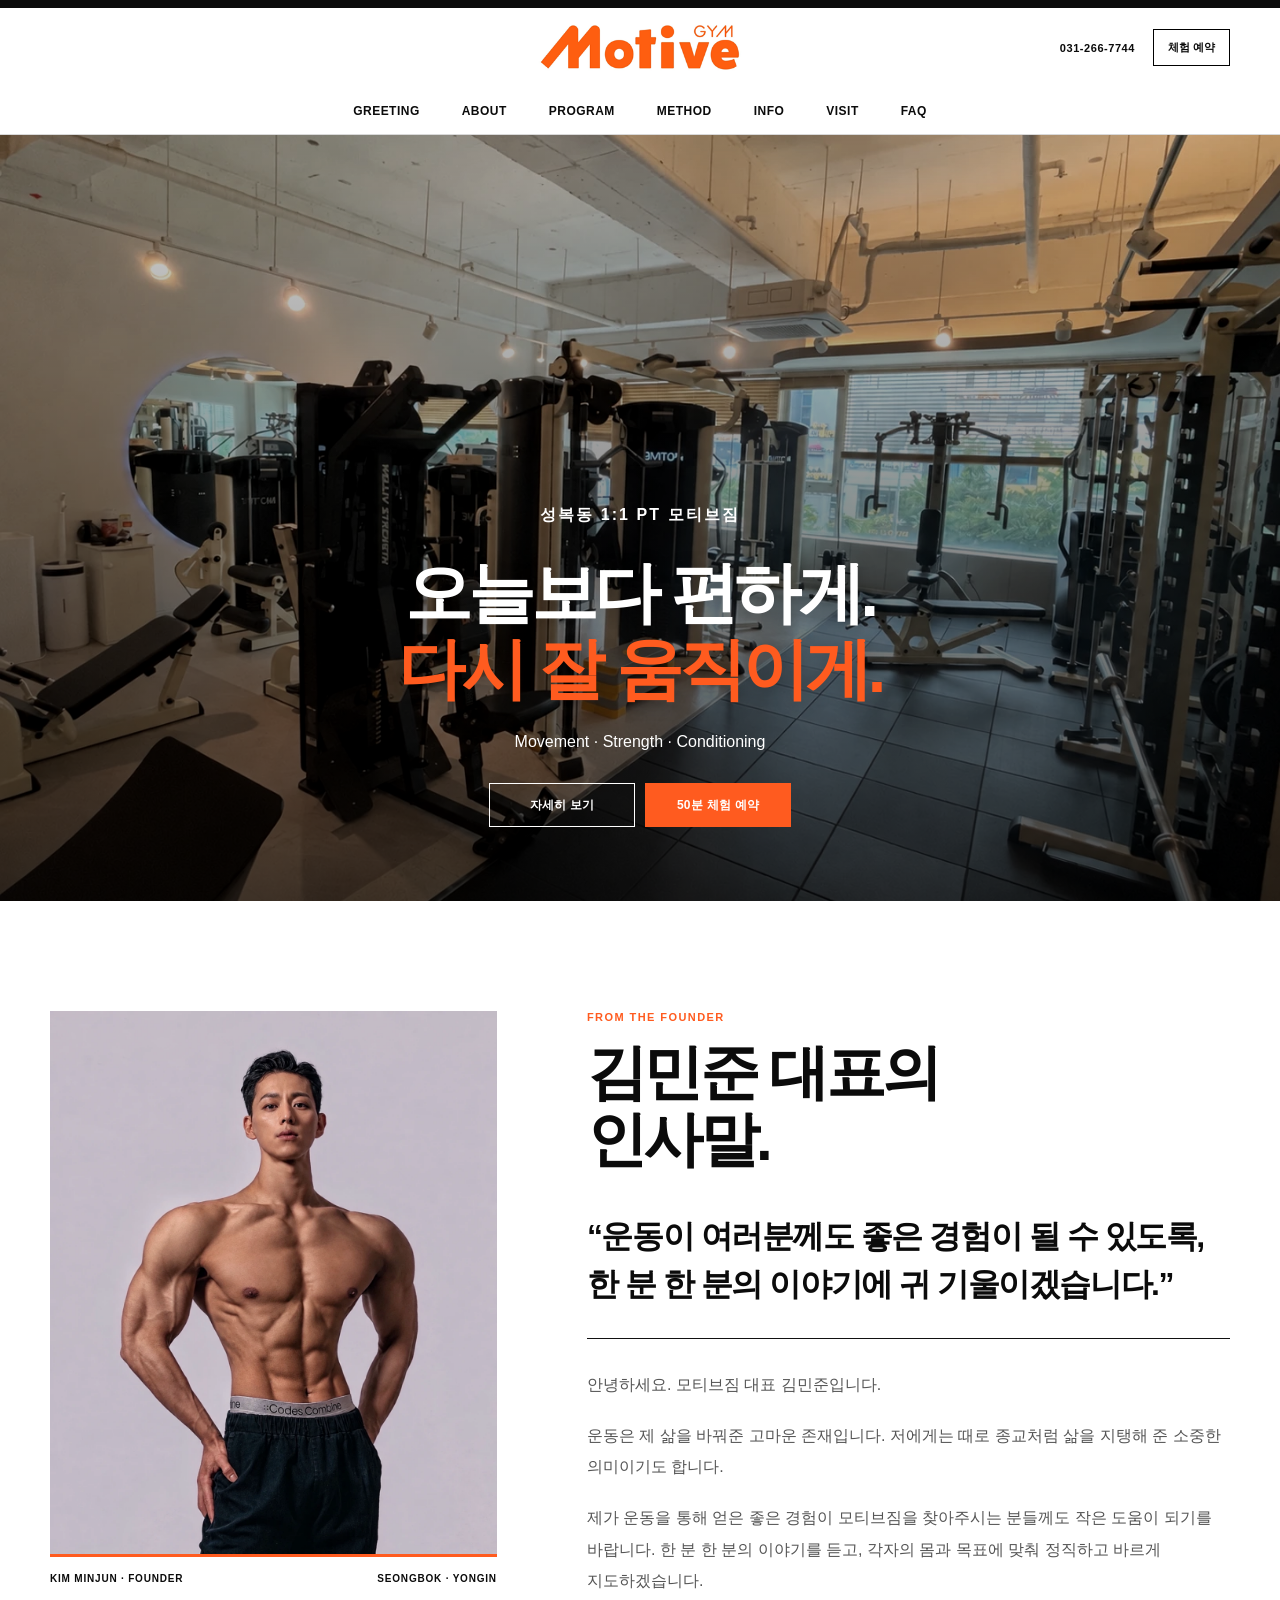
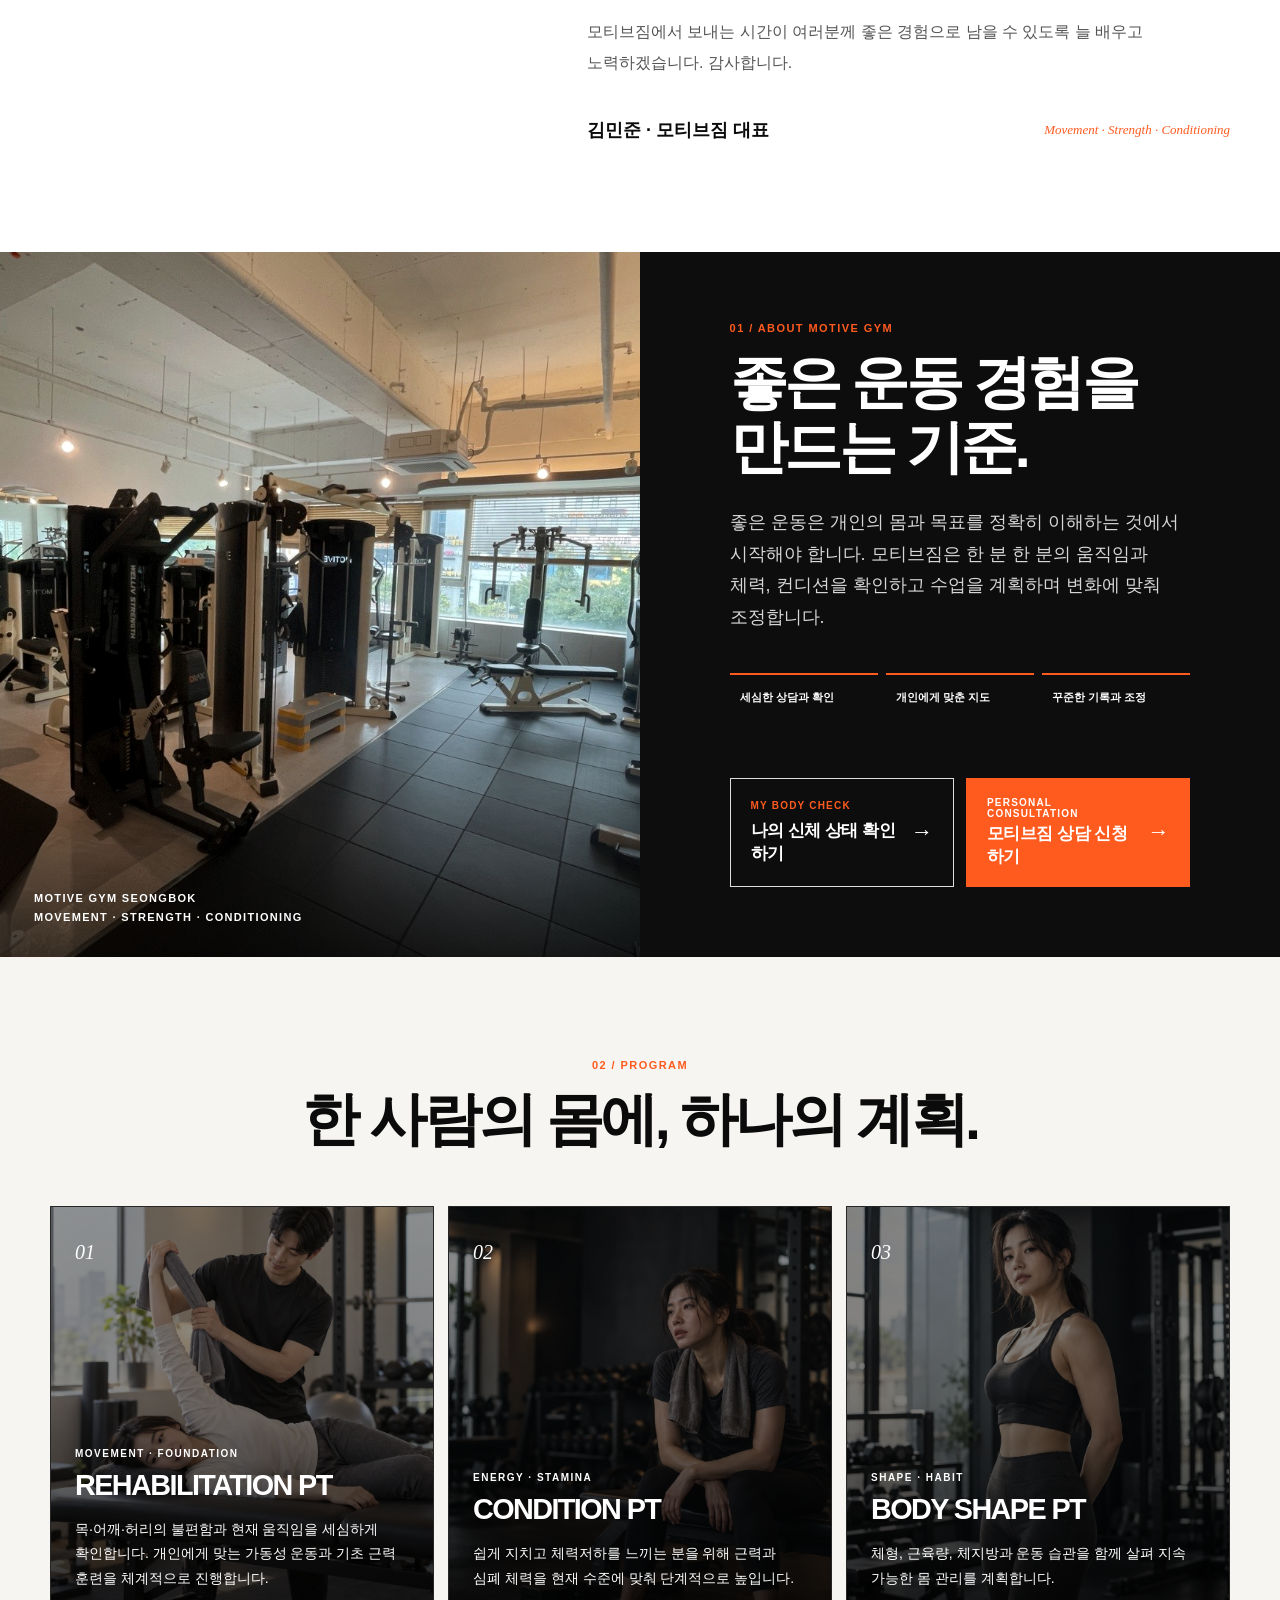
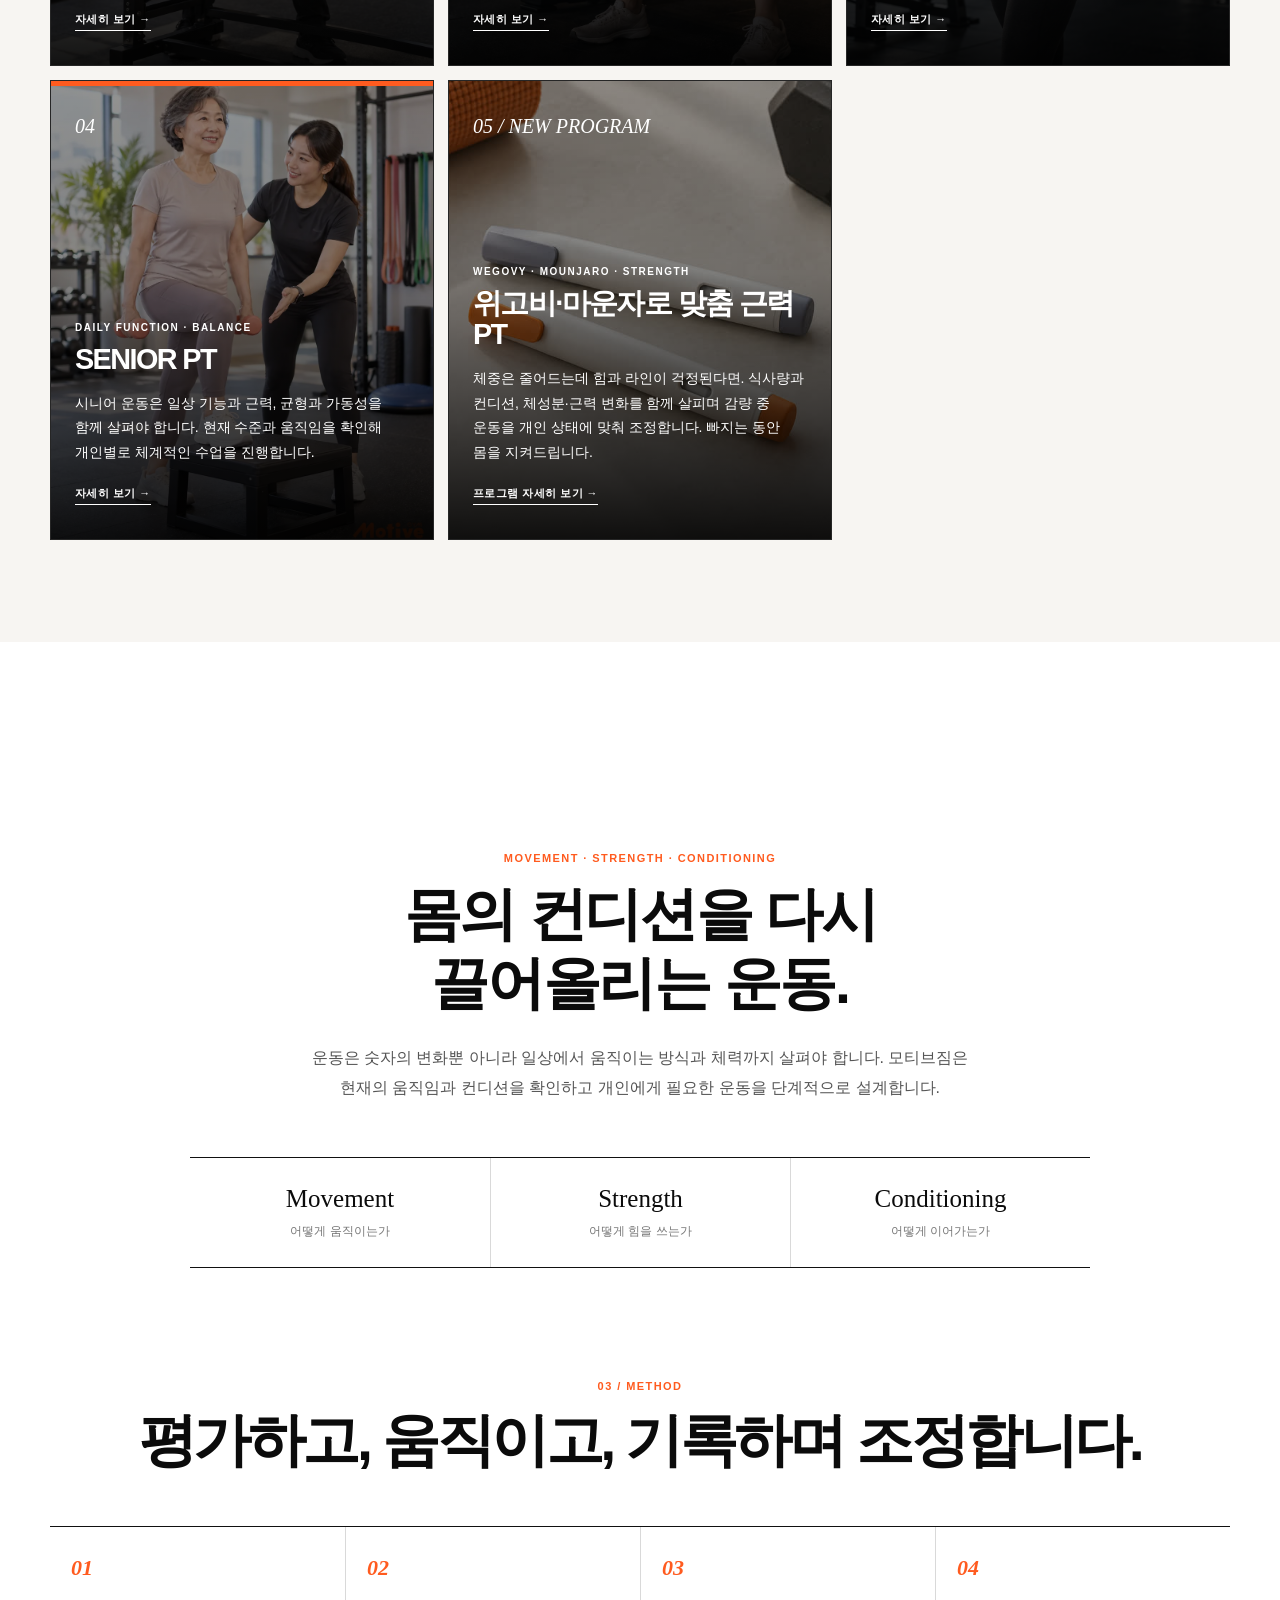
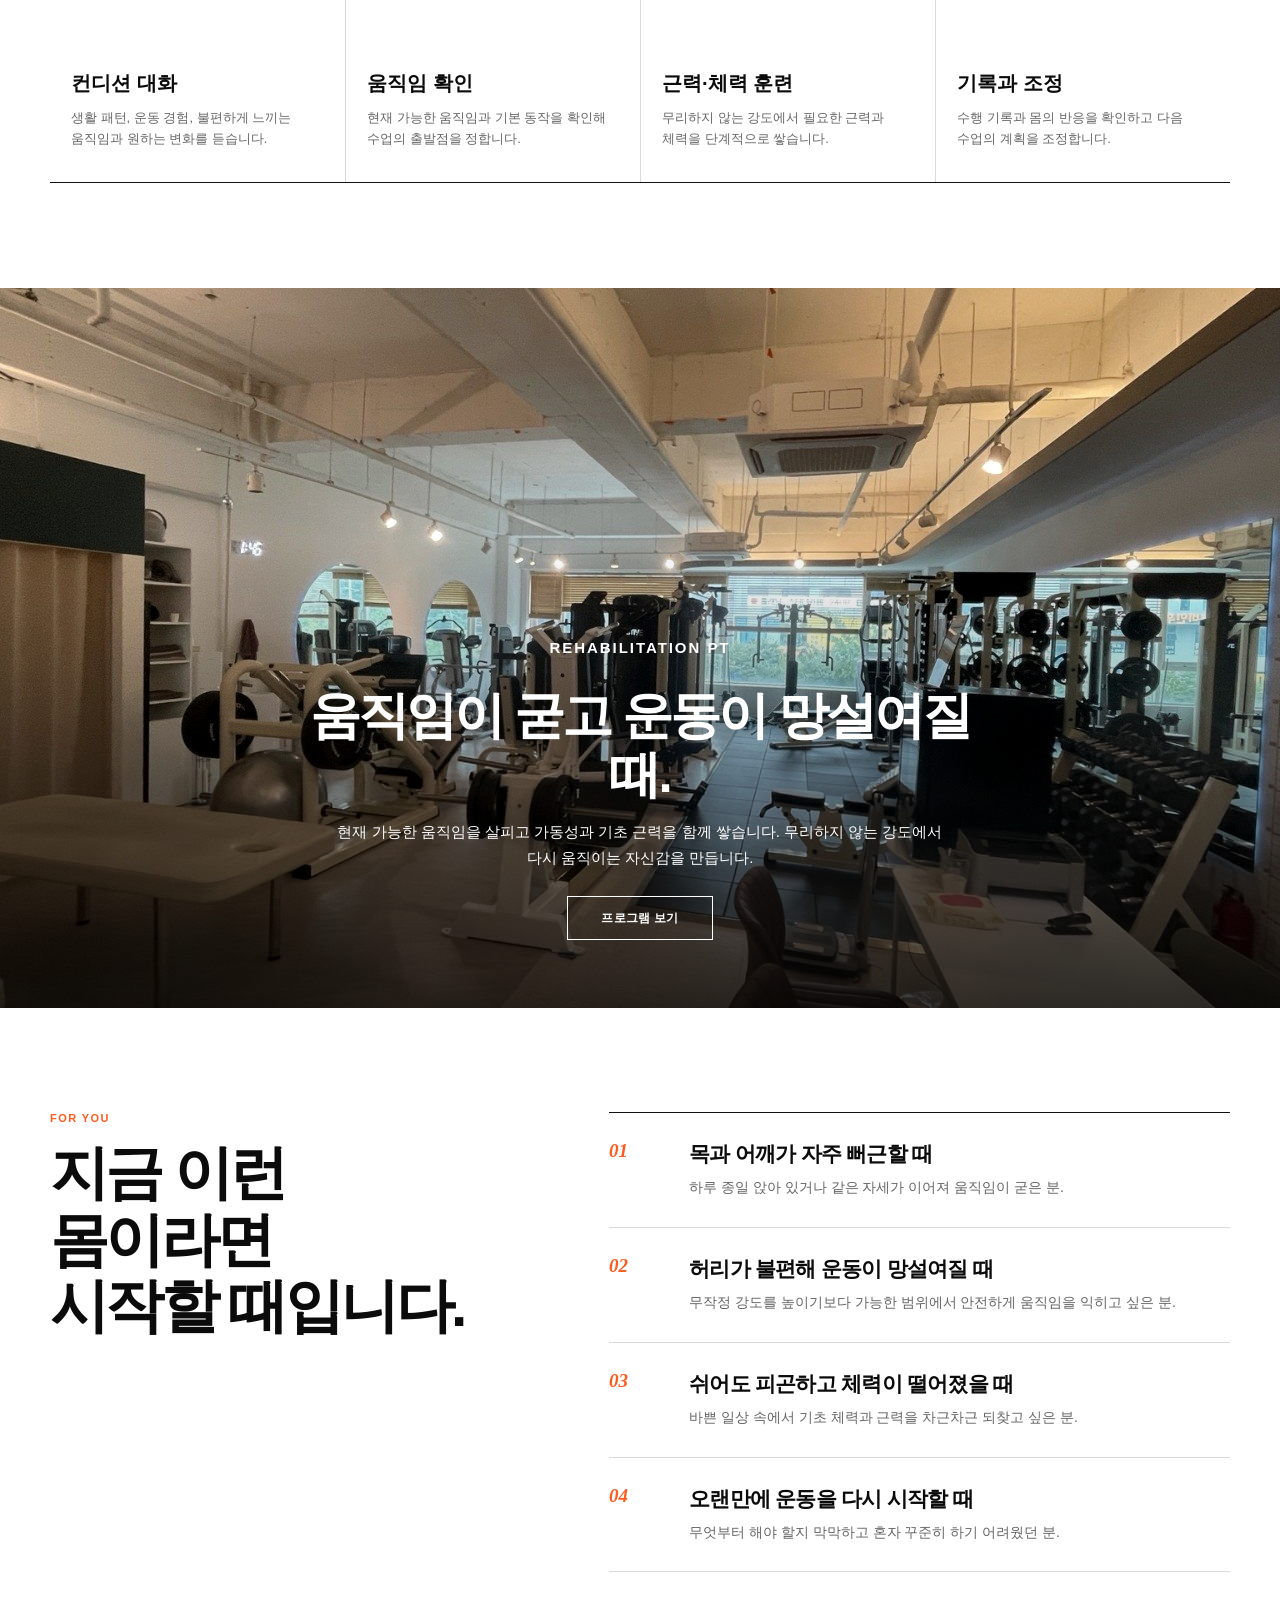
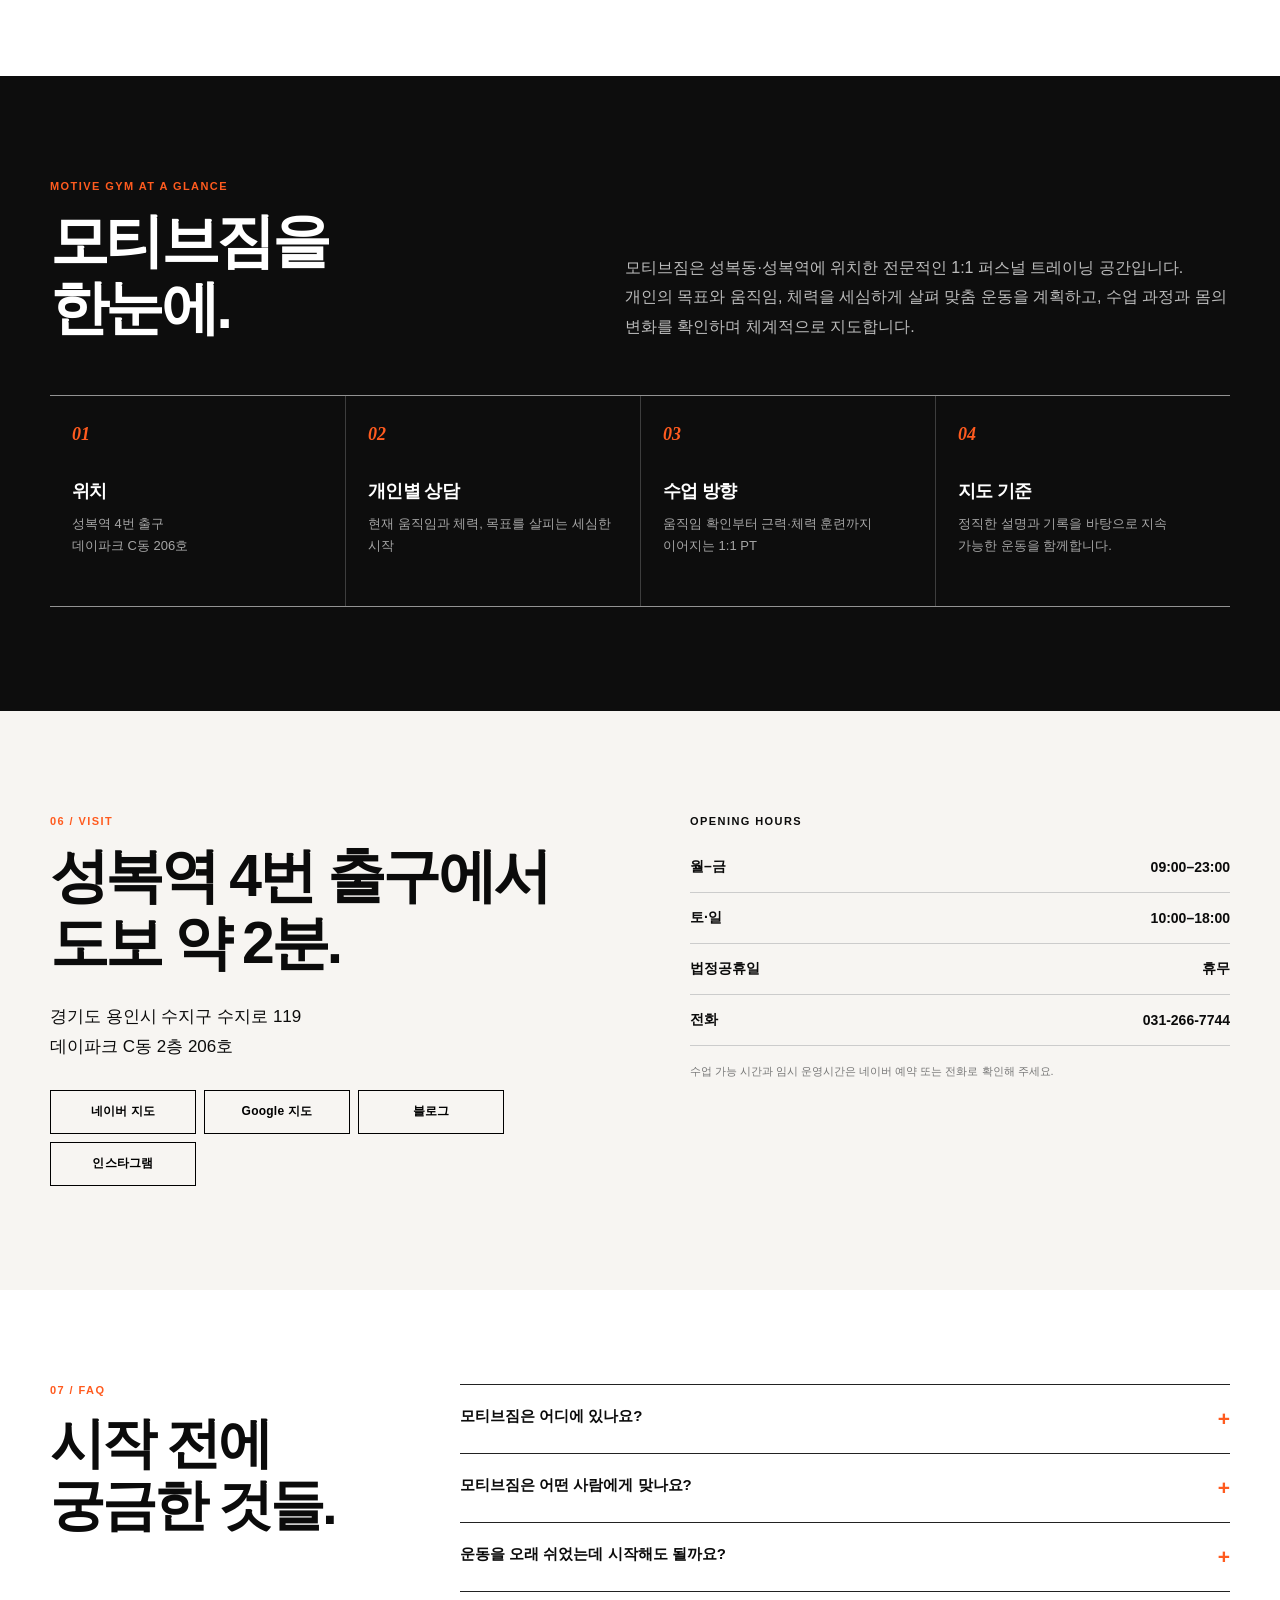
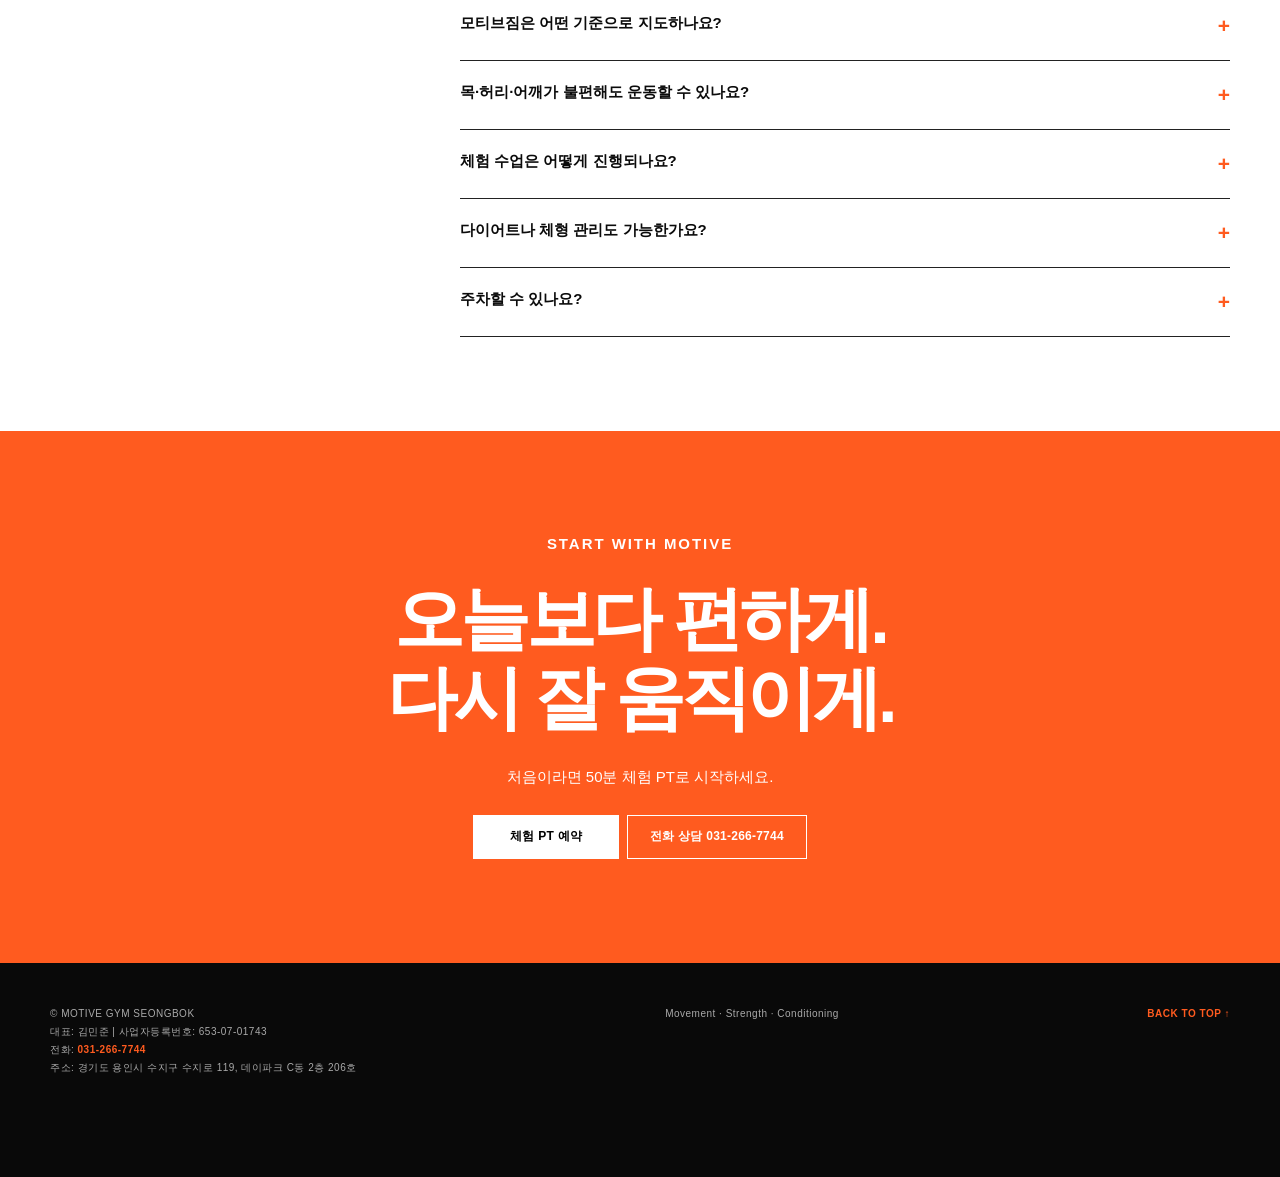
==== commit a6f6aedb: "ABOUT에 상담 신청 버튼 추가" ====
--- a/index.html
+++ b/index.html
@@ -285,6 +285,7 @@
     }
     @media(prefers-reduced-motion:reduce){html{scroll-behavior:auto}.reveal{opacity:1;transform:none;transition:none}.button{transition:none}}
   .body-check-link{margin-top:30px;padding:18px 20px;display:grid;grid-template-columns:1fr auto;align-items:center;gap:3px 12px;border:1px solid #ddd;text-decoration:none;transition:border-color .2s,background .2s}.body-check-link span:first-child{grid-column:1;color:#ff5b1f;font-size:10px;letter-spacing:.12em;font-weight:900}.body-check-link strong{grid-column:1;font-size:17px;letter-spacing:-.03em}.body-check-link span:last-child{grid-column:2;grid-row:1 / 3;font-size:22px}.body-check-link:hover,.body-check-link:focus-visible{border-color:#ff5b1f;background:#faf6f2}
+  .about-actions{display:grid;grid-template-columns:1fr 1fr;gap:12px;margin-top:30px}.about-actions .body-check-link{margin-top:0}.about-actions .consult-link{background:#ff5b1f;border-color:#ff5b1f;color:#fff}.about-actions .consult-link span:first-child{color:#fff}.about-actions .consult-link:hover,.about-actions .consult-link:focus-visible{background:#e84c12;border-color:#e84c12}@media(max-width:550px){.about-actions{grid-template-columns:1fr}}
   </style>
 </head>
 <body>
@@ -317,7 +318,7 @@
 
     <section class="story" id="about">
       <div class="story-photo"><img src="assets/motivegym-interior-01.jpg" alt="모티브짐 성복점의 운동 공간" width="1280" height="960"><p class="story-caption">MOTIVE GYM SEONGBOK<br>MOVEMENT · STRENGTH · CONDITIONING</p></div>
-      <div class="story-copy reveal"><p class="label orange">01 / ABOUT MOTIVE GYM</p><h2>좋은 운동 경험을<br>만드는 기준.</h2><p class="lead">좋은 운동은 개인의 몸과 목표를 정확히 이해하는 것에서 시작해야 합니다. 모티브짐은 한 분 한 분의 움직임과 체력, 컨디션을 확인하고 수업을 계획하며 변화에 맞춰 조정합니다.</p><div class="credentials"><div class="credential">세심한 상담과 확인</div><div class="credential">개인에게 맞춘 지도</div><div class="credential">꾸준한 기록과 조정</div></div><a class="body-check-link" href="body-check/"><span>MY BODY CHECK</span><strong>나의 신체 상태 확인하기</strong><span aria-hidden="true">→</span></a></div>
+      <div class="story-copy reveal"><p class="label orange">01 / ABOUT MOTIVE GYM</p><h2>좋은 운동 경험을<br>만드는 기준.</h2><p class="lead">좋은 운동은 개인의 몸과 목표를 정확히 이해하는 것에서 시작해야 합니다. 모티브짐은 한 분 한 분의 움직임과 체력, 컨디션을 확인하고 수업을 계획하며 변화에 맞춰 조정합니다.</p><div class="credentials"><div class="credential">세심한 상담과 확인</div><div class="credential">개인에게 맞춘 지도</div><div class="credential">꾸준한 기록과 조정</div></div><div class="about-actions"><a class="body-check-link" href="body-check/"><span>MY BODY CHECK</span><strong>나의 신체 상태 확인하기</strong><span aria-hidden="true">→</span></a><a class="body-check-link consult-link" href="https://talk.naver.com/ct/w4te72" target="_blank" rel="noopener noreferrer"><span>PERSONAL CONSULTATION</span><strong>모티브짐 상담 신청하기</strong><span aria-hidden="true">→</span></a></div></div>
     </section>
 
     <section class="programs" id="program">
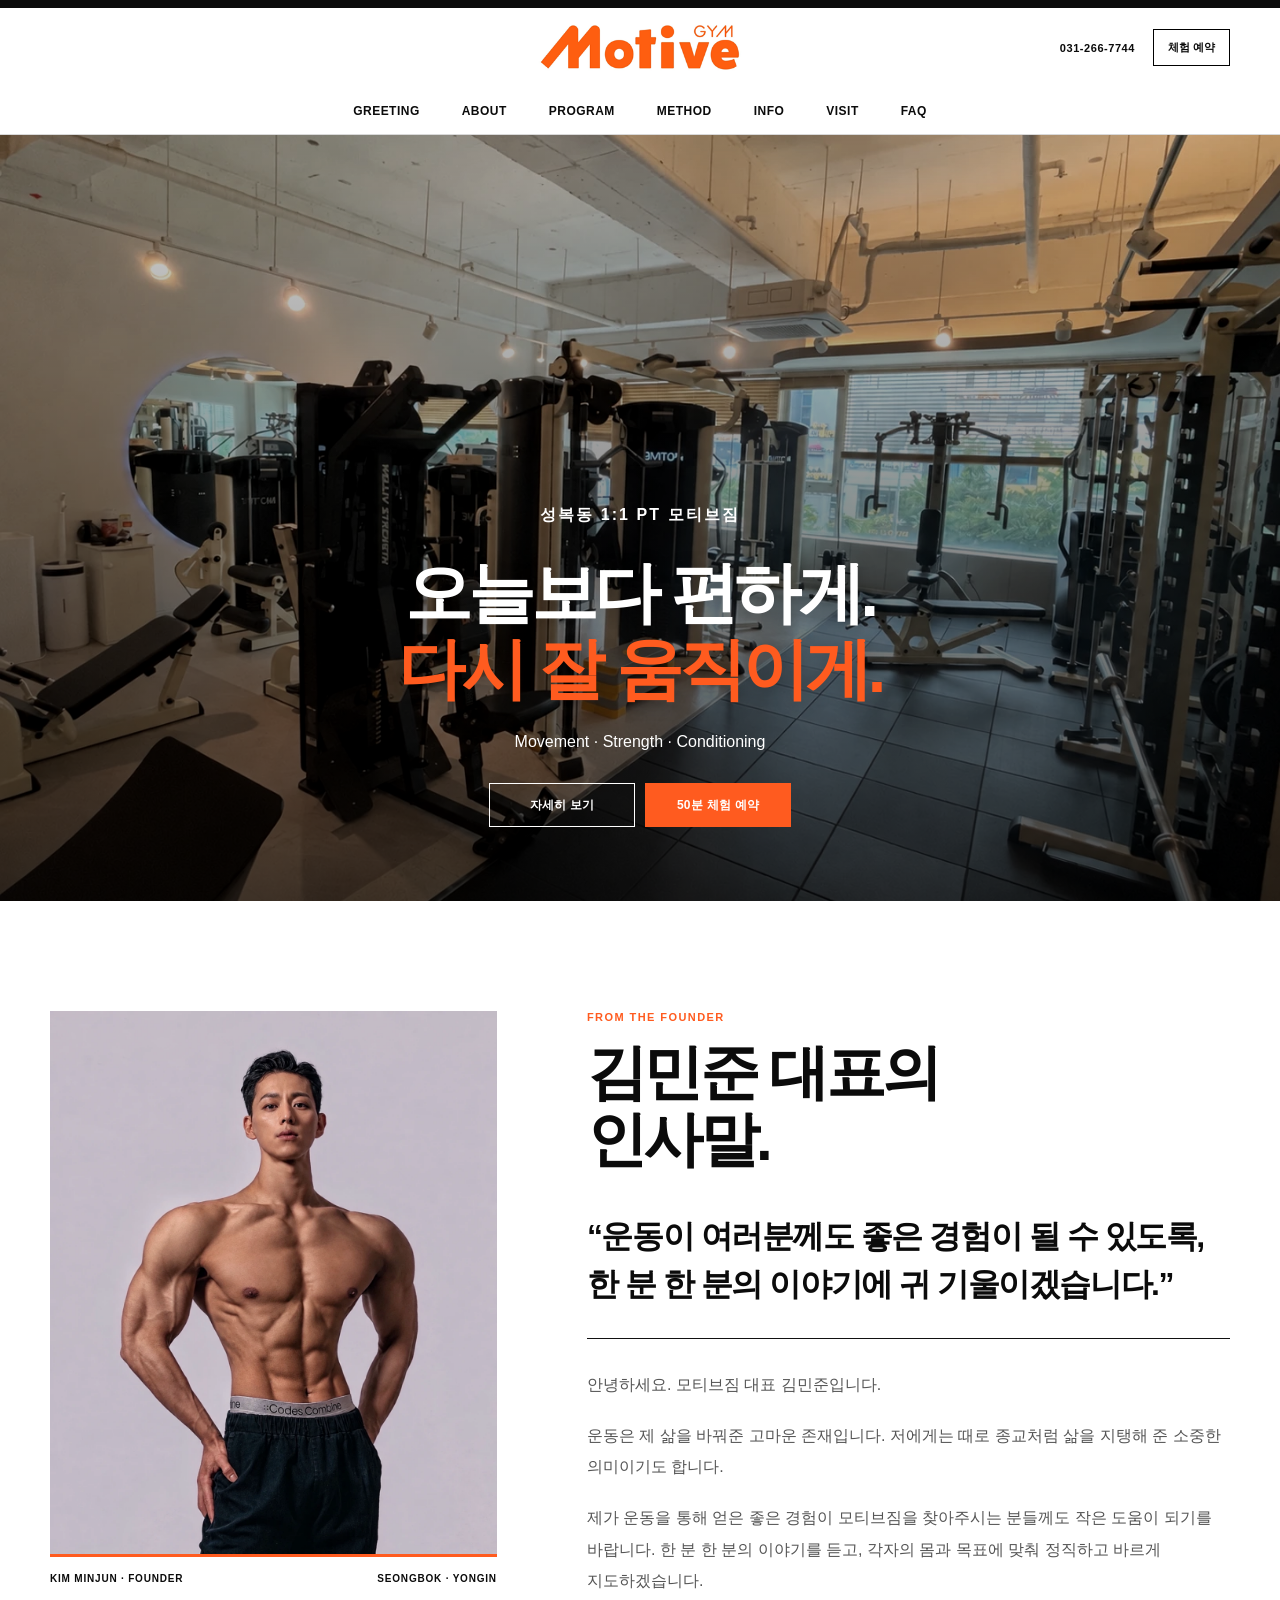
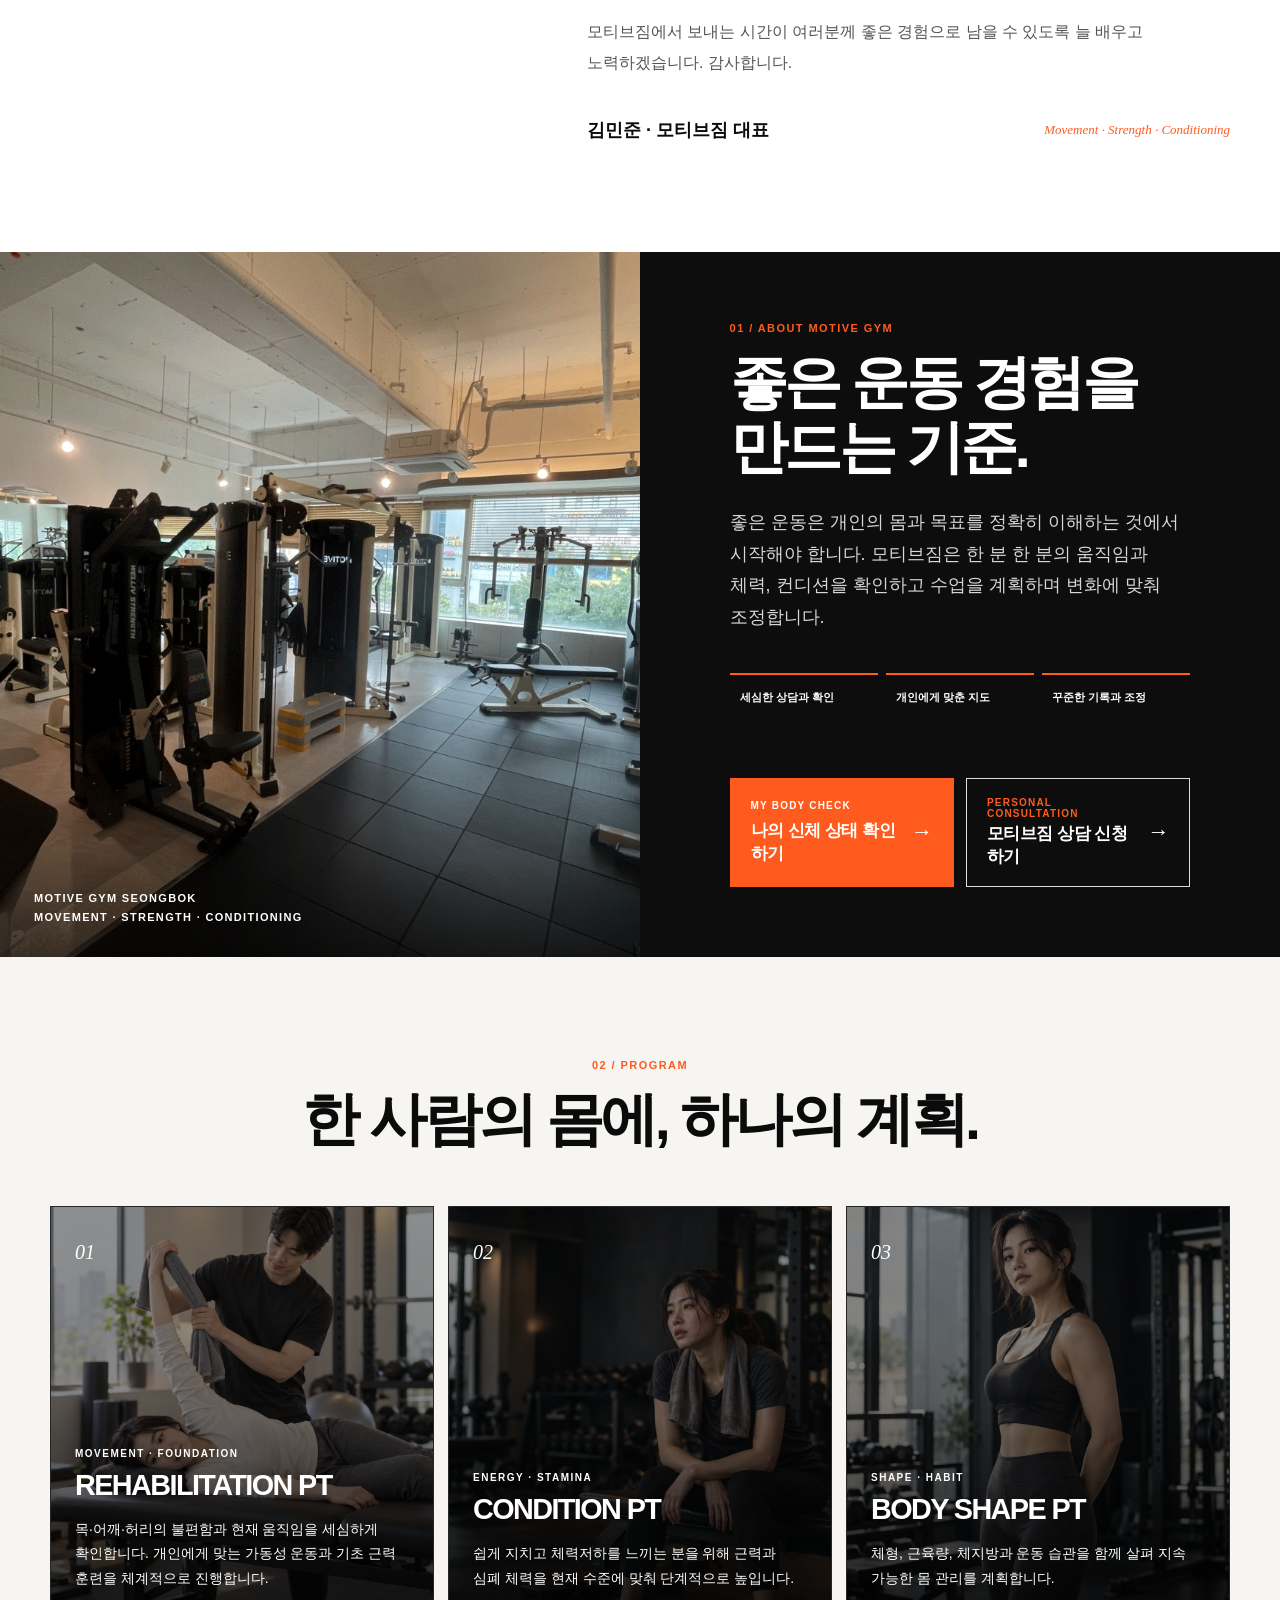
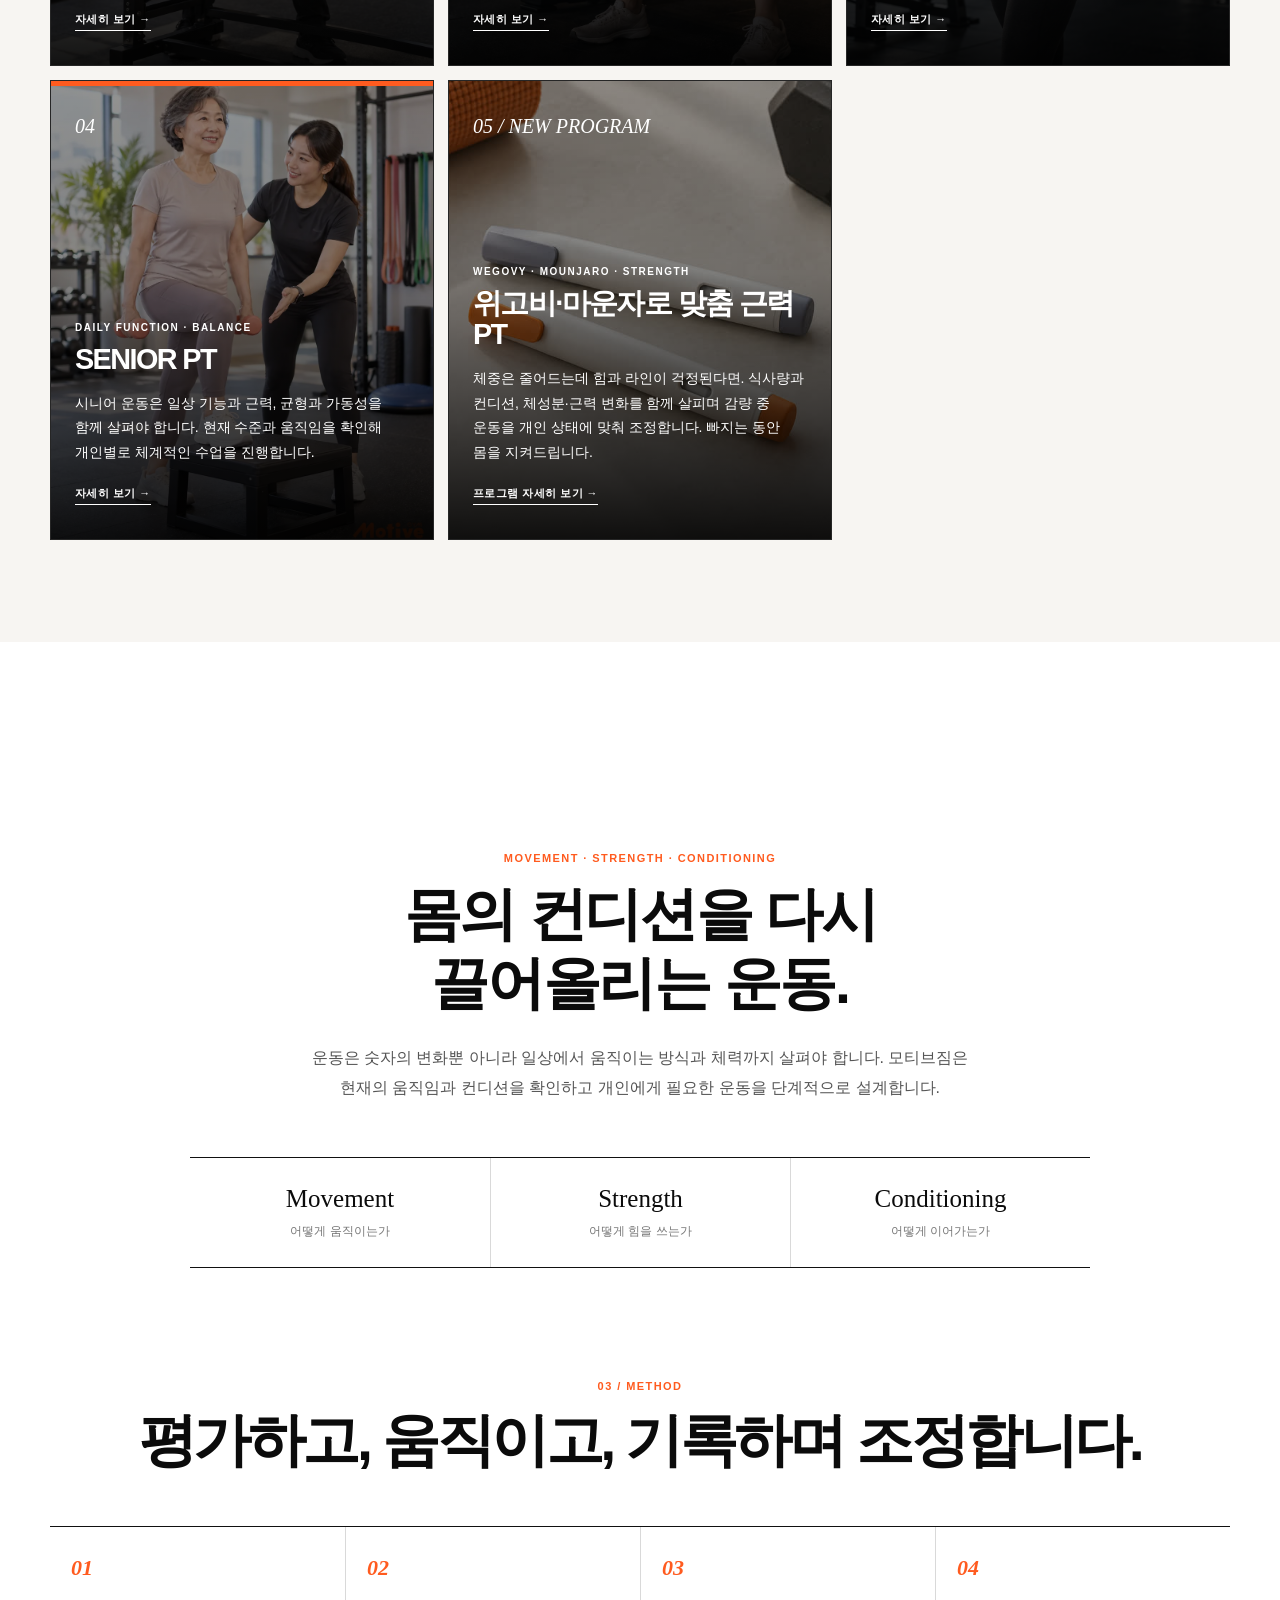
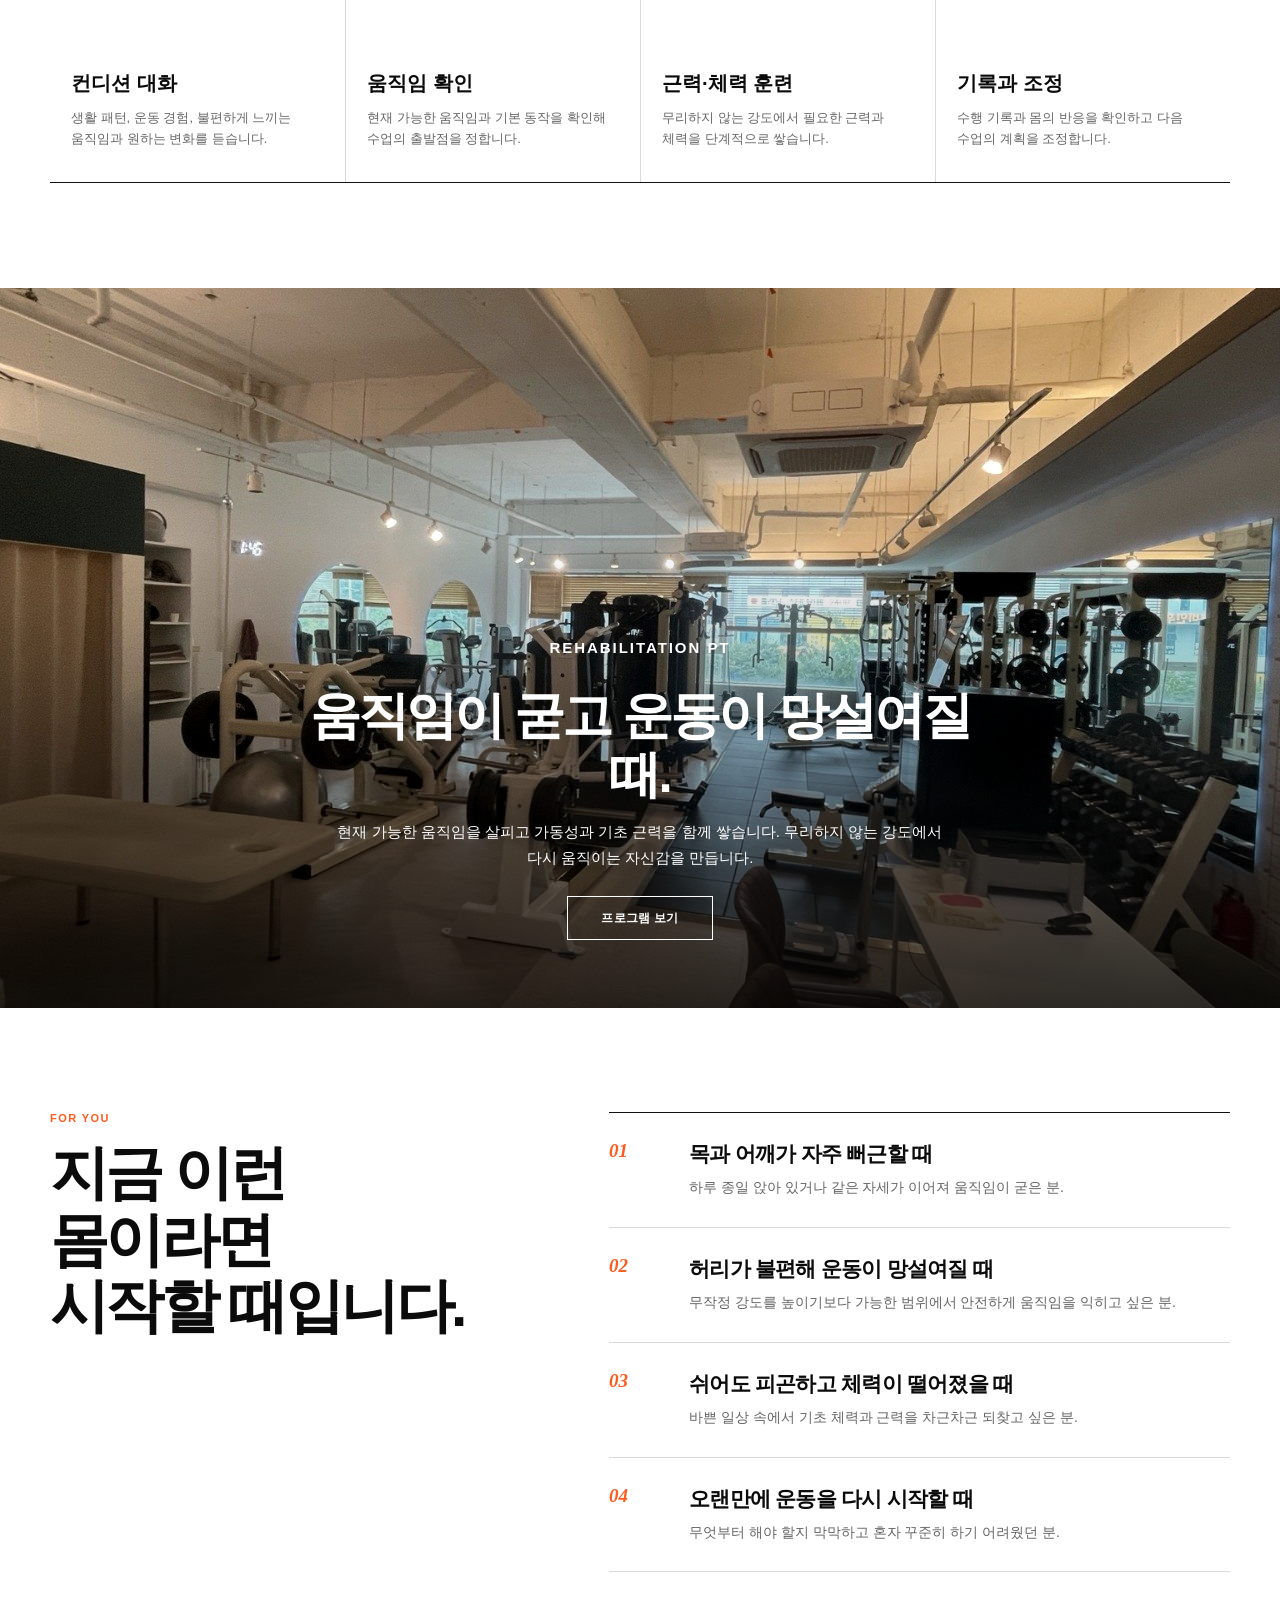
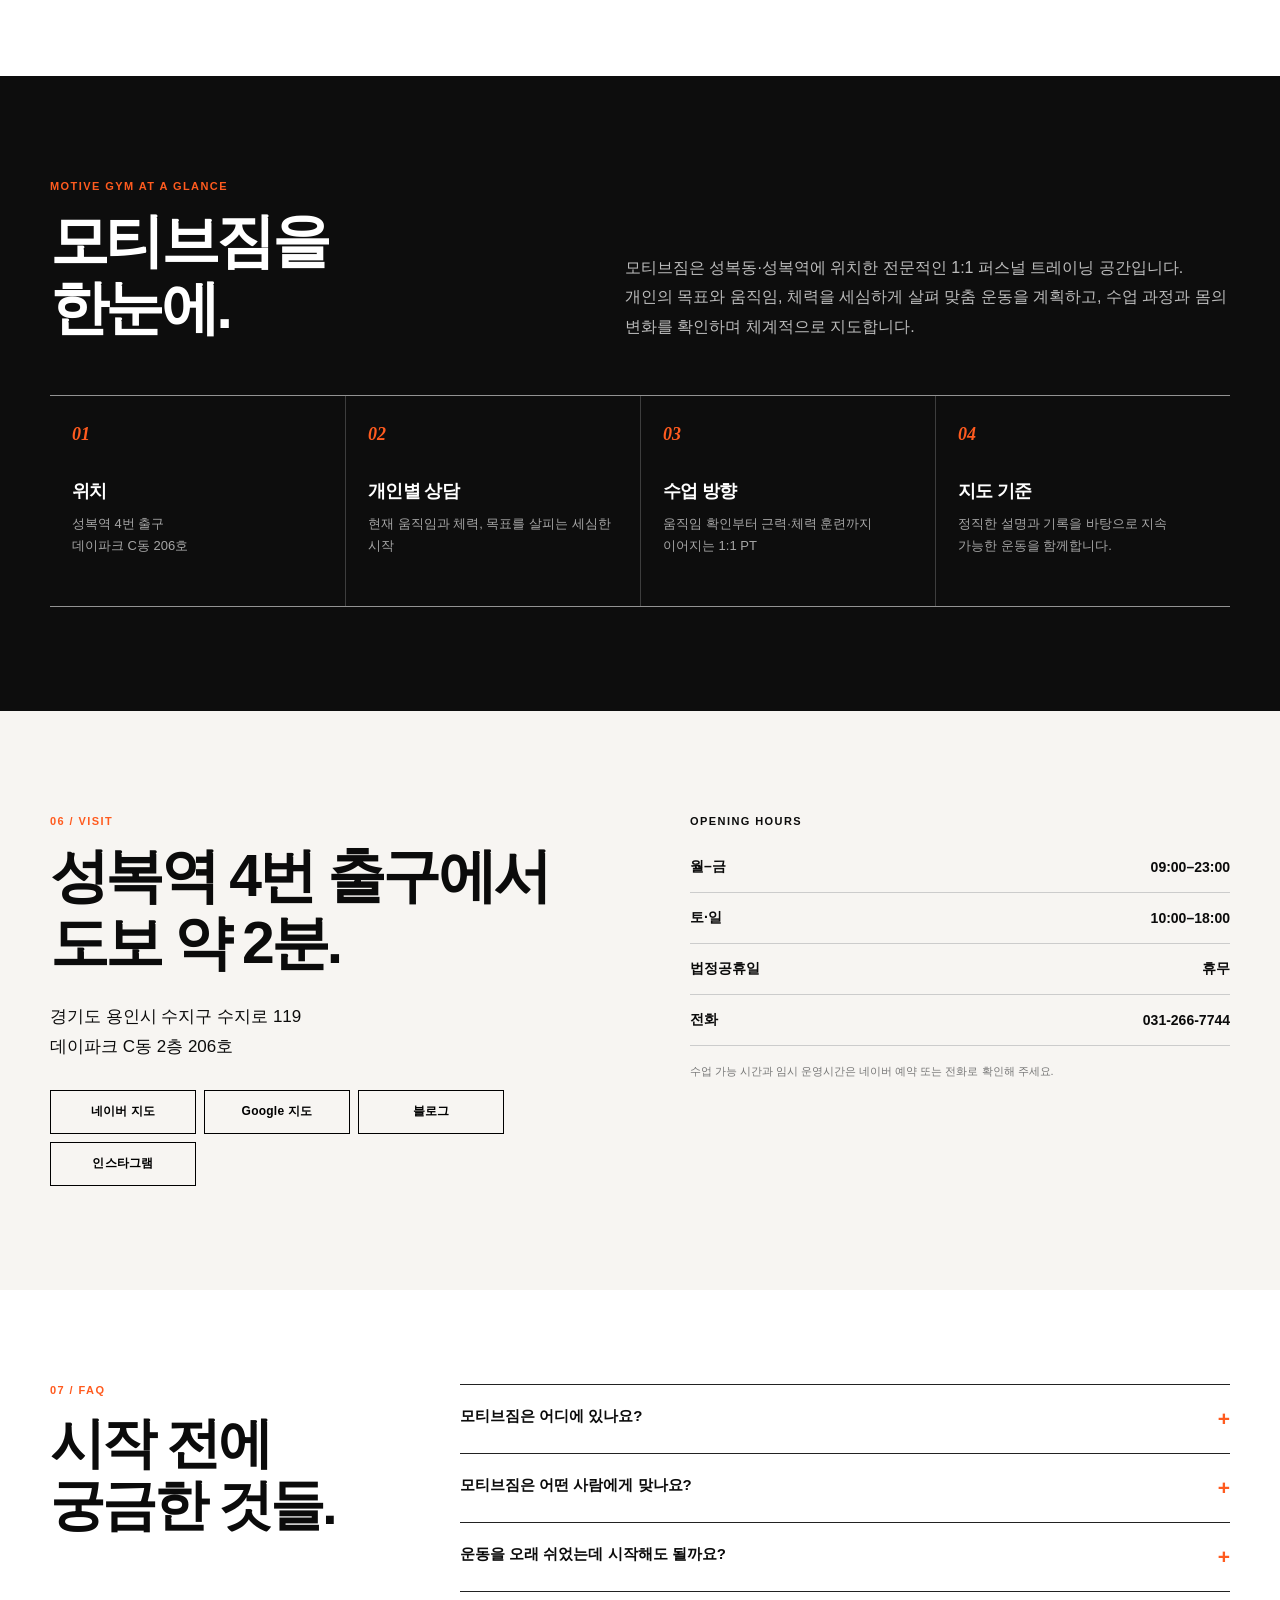
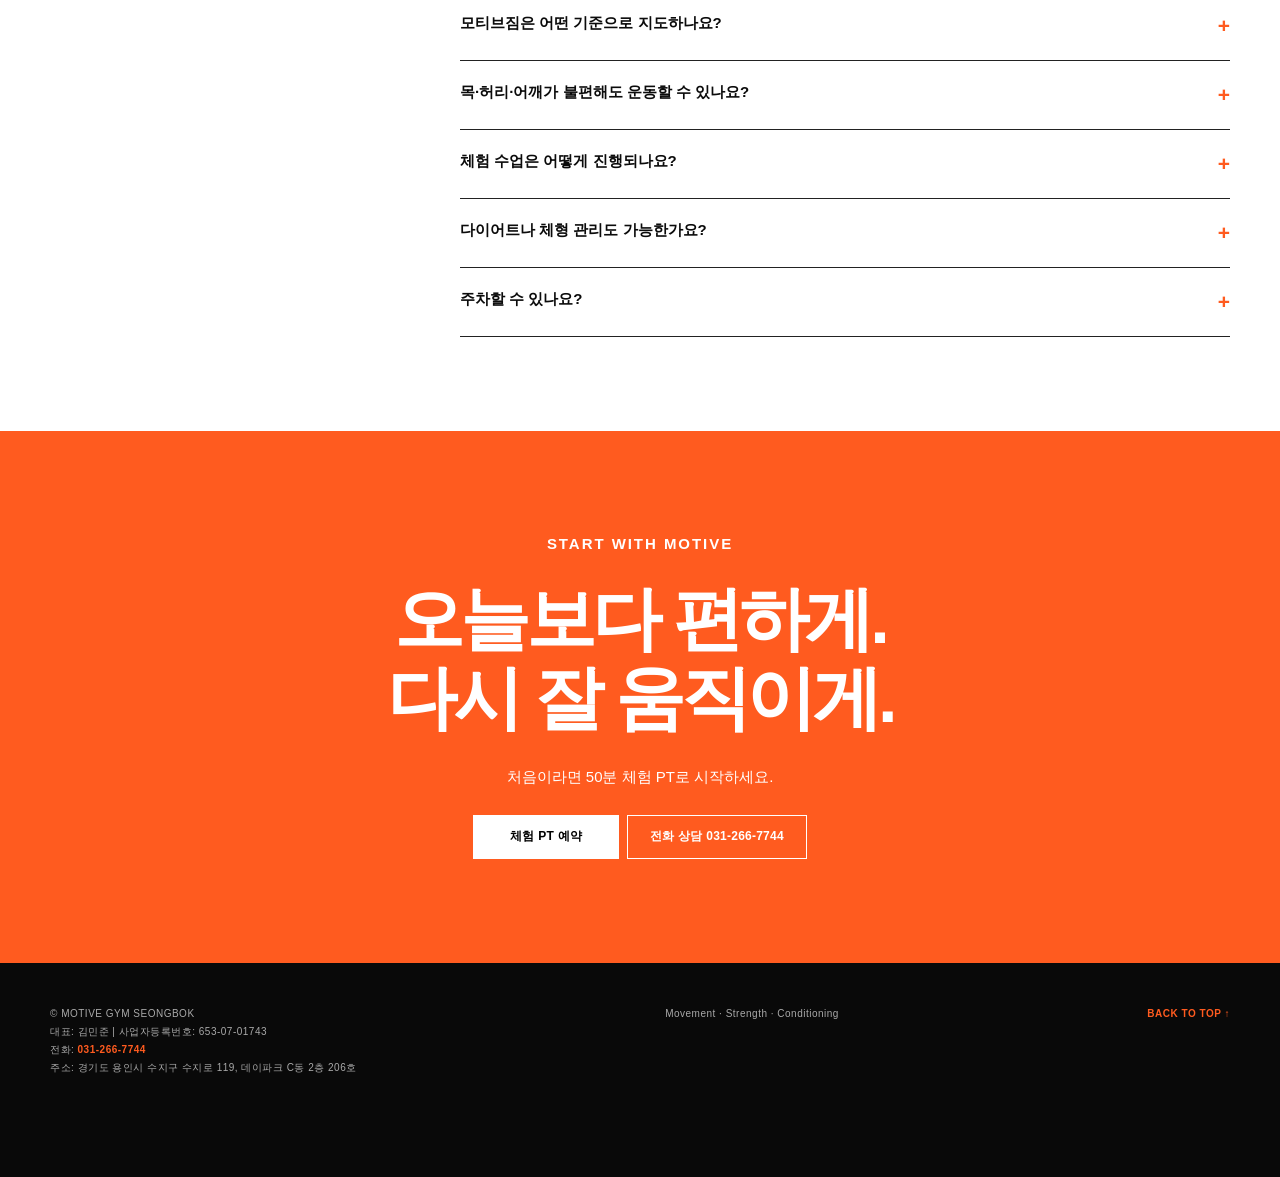
==== commit e8a743b0: "Swap about section button colors" ====
--- a/index.html
+++ b/index.html
@@ -285,7 +285,7 @@
     }
     @media(prefers-reduced-motion:reduce){html{scroll-behavior:auto}.reveal{opacity:1;transform:none;transition:none}.button{transition:none}}
   .body-check-link{margin-top:30px;padding:18px 20px;display:grid;grid-template-columns:1fr auto;align-items:center;gap:3px 12px;border:1px solid #ddd;text-decoration:none;transition:border-color .2s,background .2s}.body-check-link span:first-child{grid-column:1;color:#ff5b1f;font-size:10px;letter-spacing:.12em;font-weight:900}.body-check-link strong{grid-column:1;font-size:17px;letter-spacing:-.03em}.body-check-link span:last-child{grid-column:2;grid-row:1 / 3;font-size:22px}.body-check-link:hover,.body-check-link:focus-visible{border-color:#ff5b1f;background:#faf6f2}
-  .about-actions{display:grid;grid-template-columns:1fr 1fr;gap:12px;margin-top:30px}.about-actions .body-check-link{margin-top:0}.about-actions .consult-link{background:#ff5b1f;border-color:#ff5b1f;color:#fff}.about-actions .consult-link span:first-child{color:#fff}.about-actions .consult-link:hover,.about-actions .consult-link:focus-visible{background:#e84c12;border-color:#e84c12}@media(max-width:550px){.about-actions{grid-template-columns:1fr}}
+  .about-actions{display:grid;grid-template-columns:1fr 1fr;gap:12px;margin-top:30px}.about-actions .body-check-link{margin-top:0}.about-actions .body-check-link:hover,.about-actions .body-check-link:focus-visible{background:#242424;border-color:#ff5b1f}.about-actions .body-check-link:first-child{background:#ff5b1f;border-color:#ff5b1f;color:#fff}.about-actions .body-check-link:first-child span:first-child{color:#fff}.about-actions .body-check-link:first-child:hover,.about-actions .body-check-link:first-child:focus-visible{background:#e84c12;border-color:#e84c12}@media(max-width:550px){.about-actions{grid-template-columns:1fr}}
   </style>
 </head>
 <body>
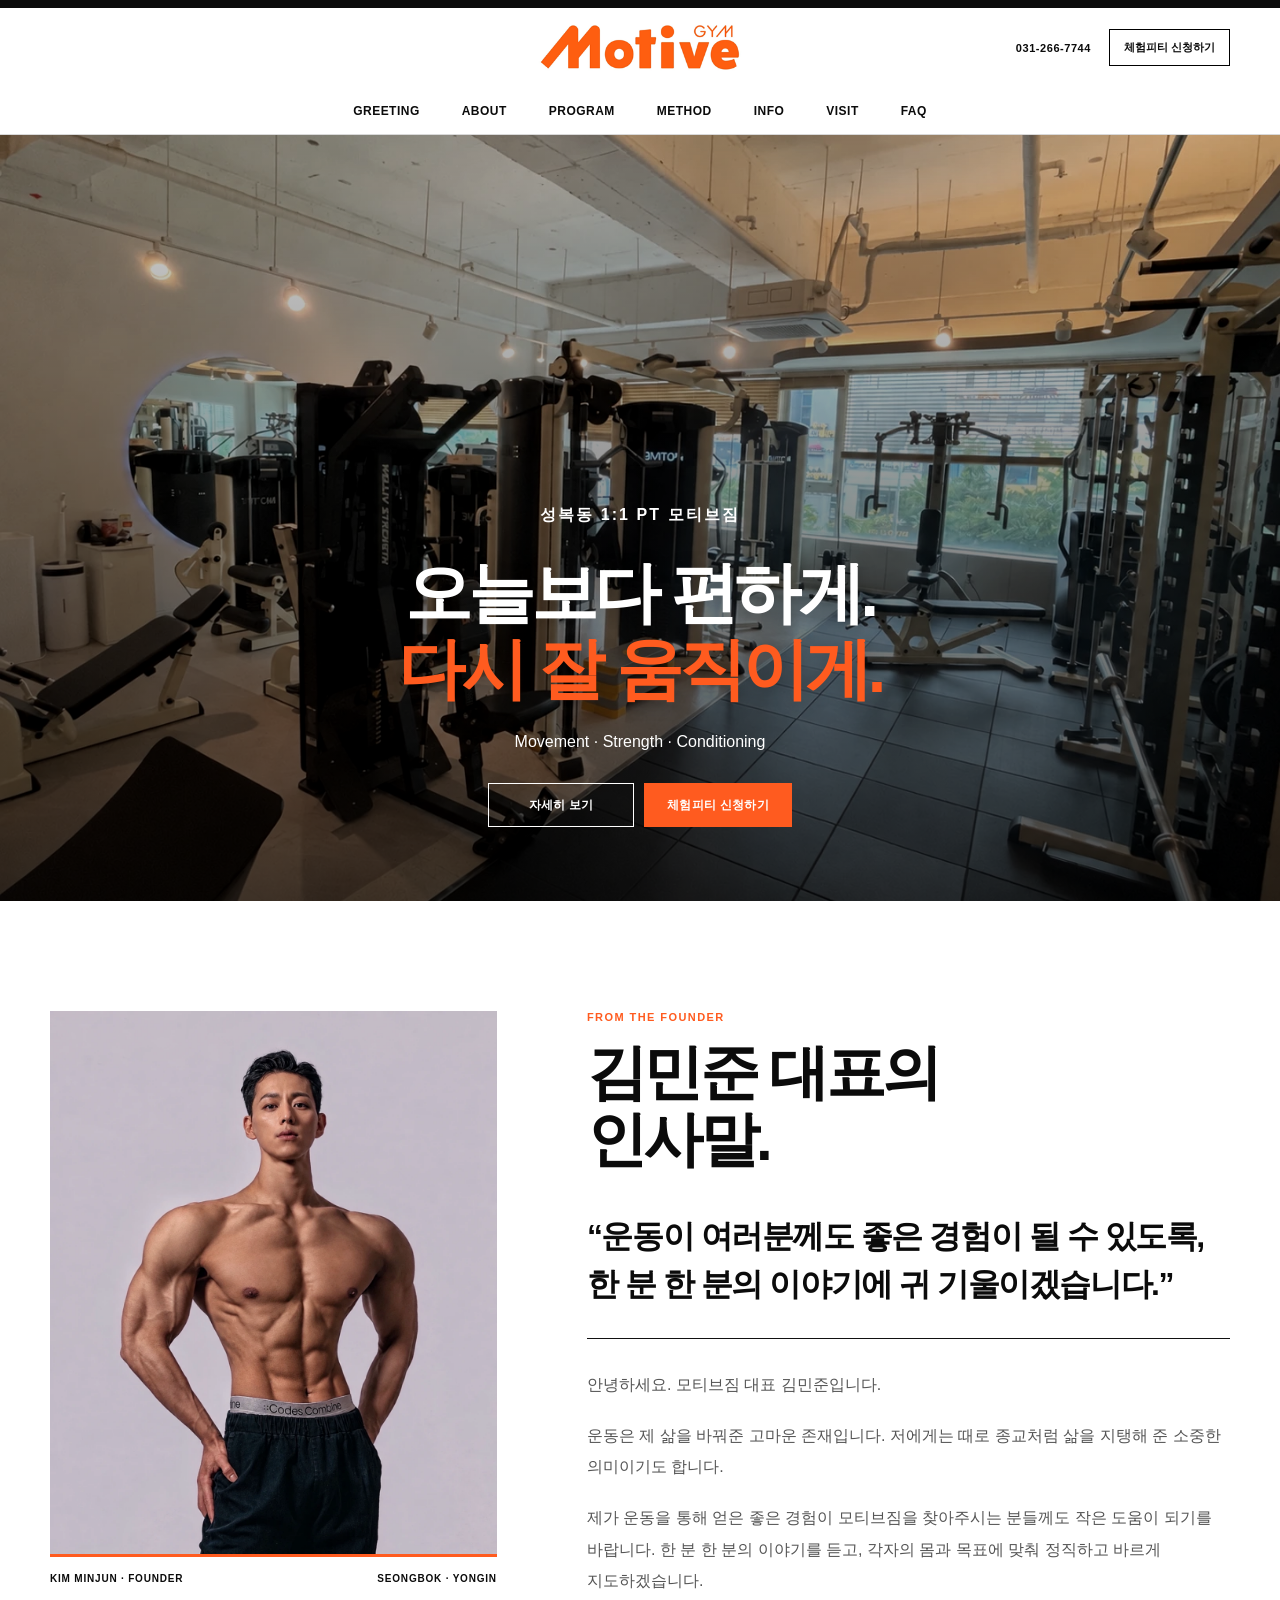
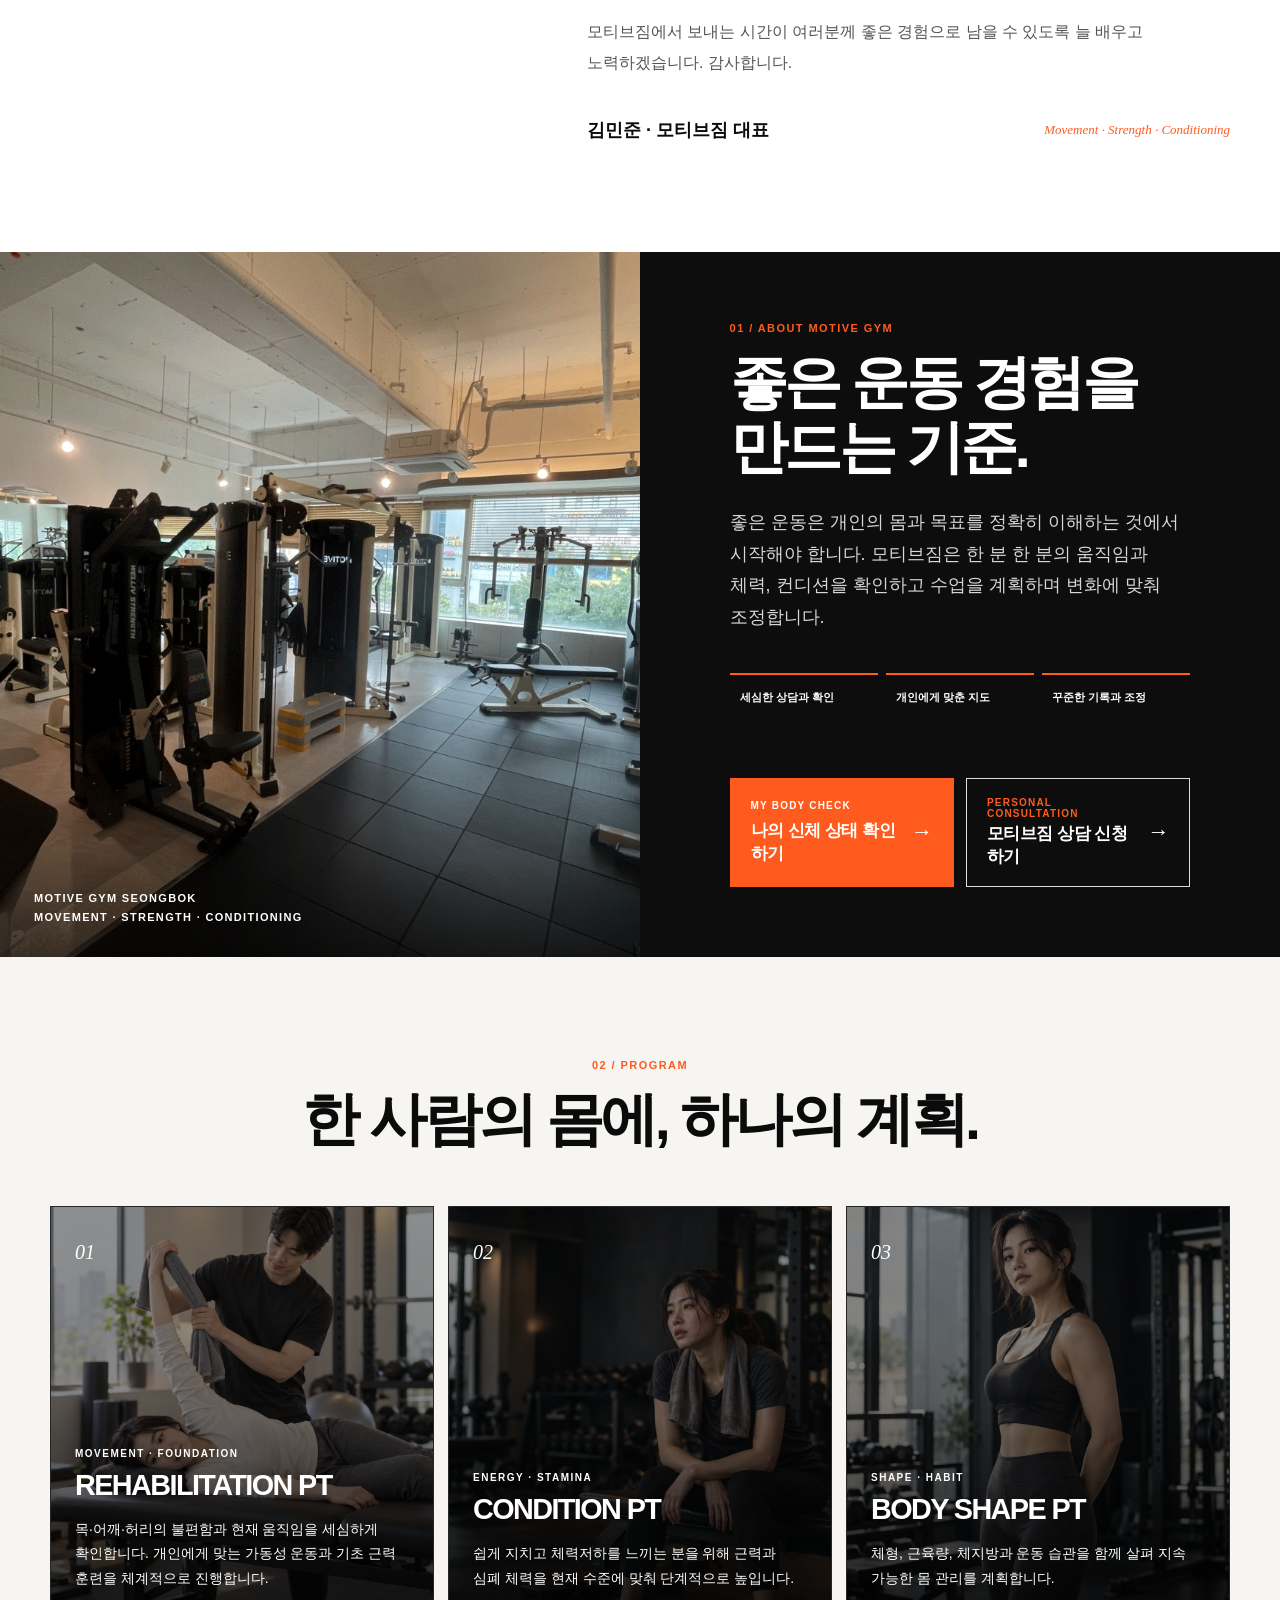
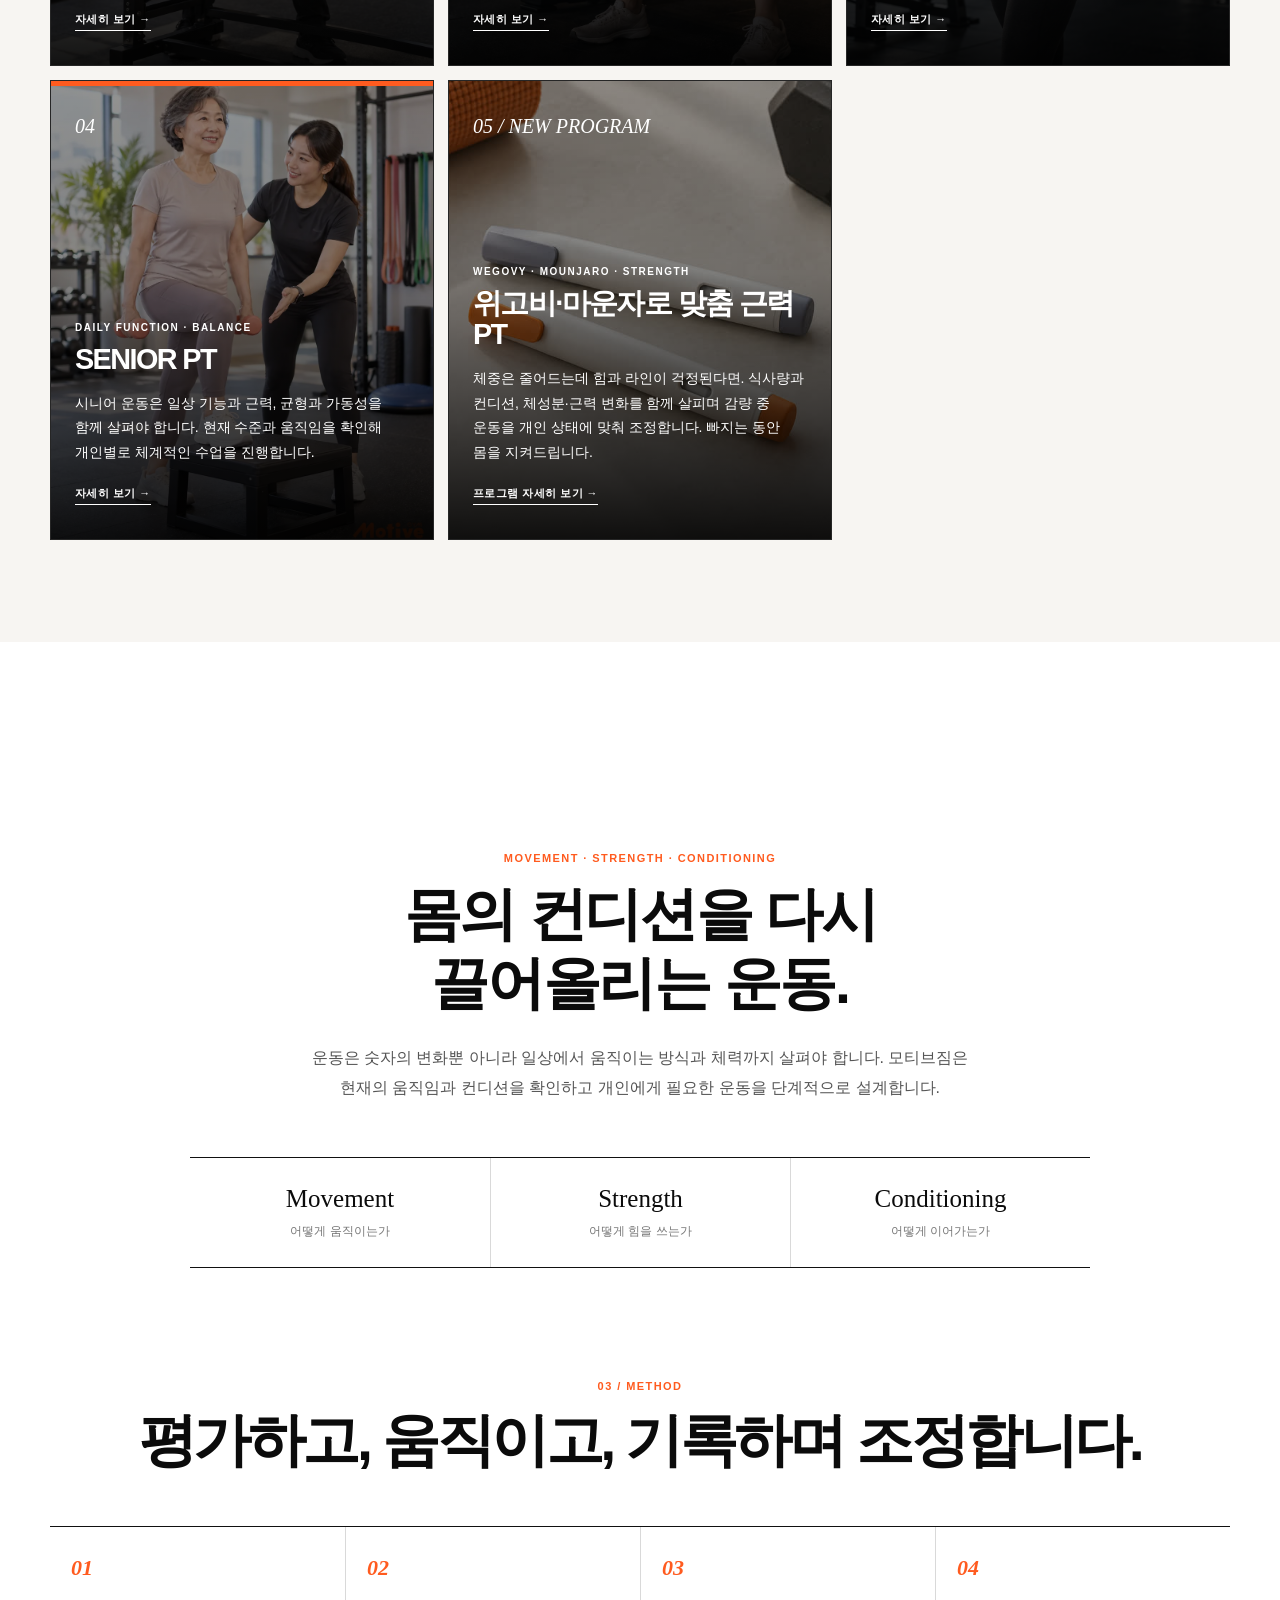
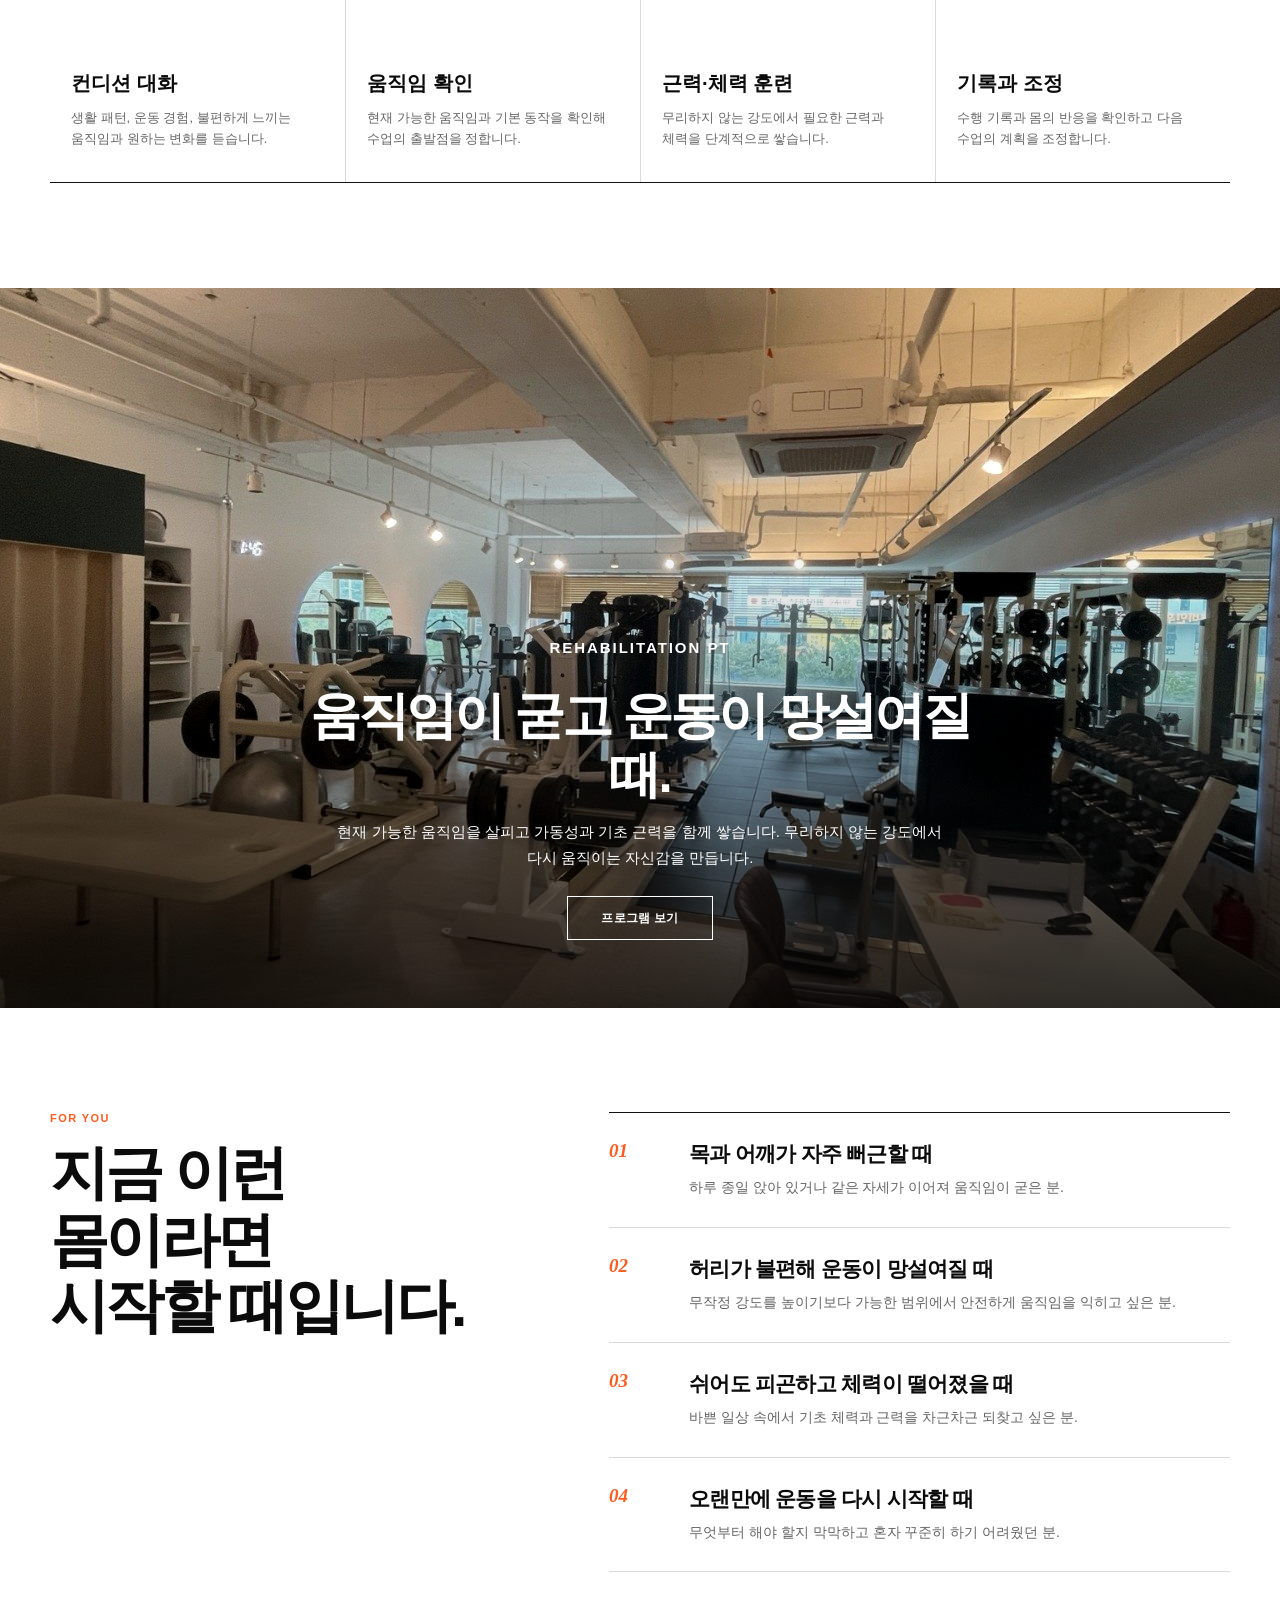
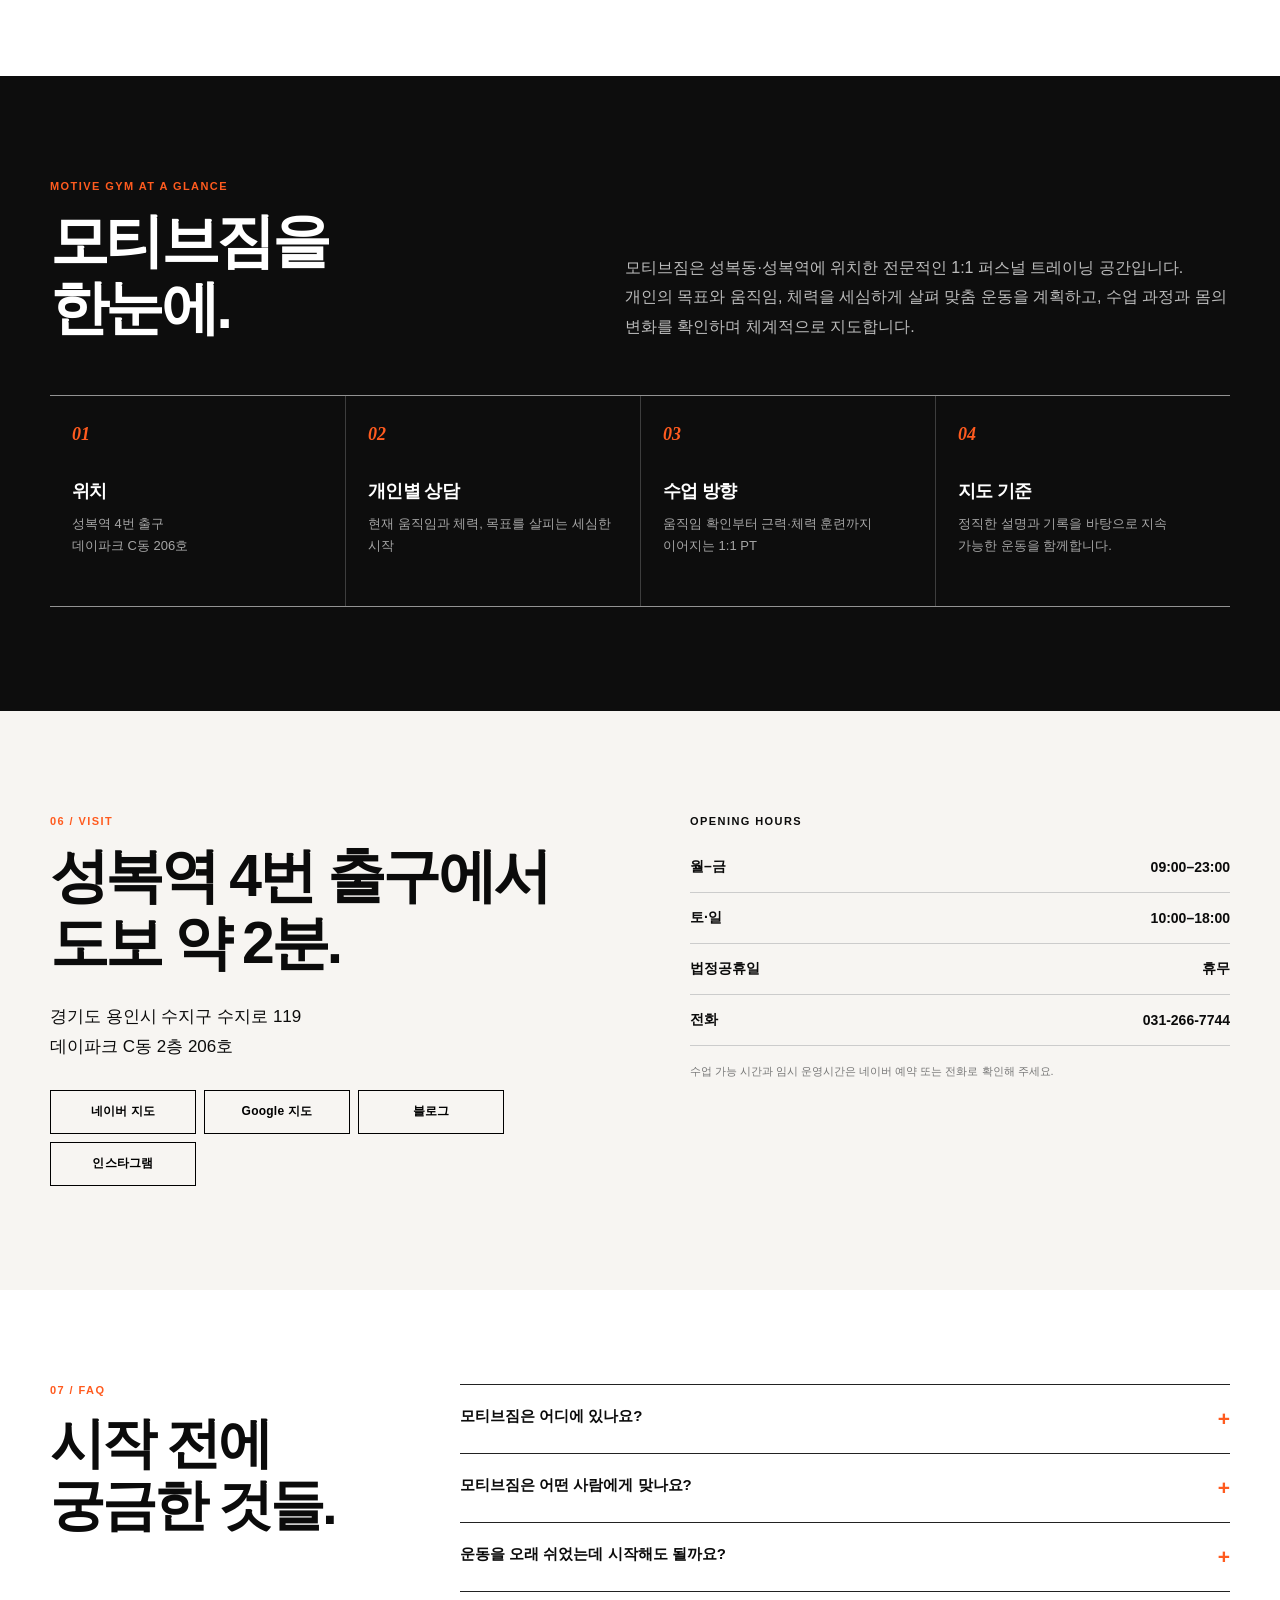
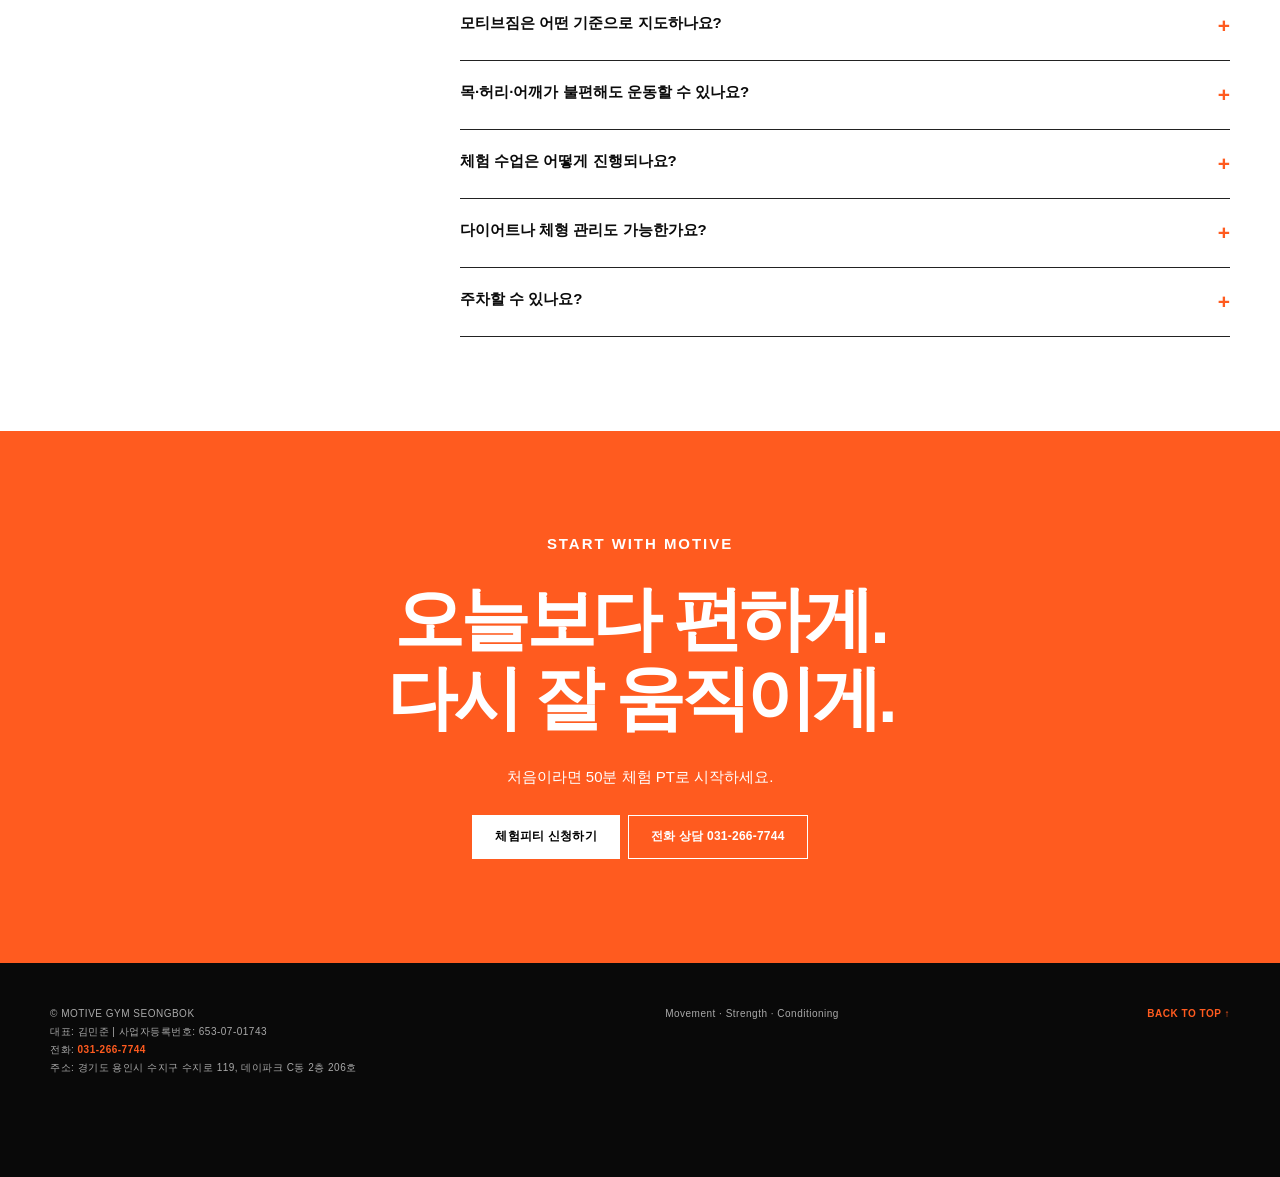
==== commit dc4501b1: "Standardize trial PT reservation labels" ====
--- a/index.html
+++ b/index.html
@@ -293,7 +293,7 @@
   <header class="site-header">
     <div class="header-main wrap">
       <a class="official-logo" href="#top" aria-label="모티브짐 성복점 홈"><img src="assets/motivegym-logo-header.png" alt="Motive Gym" width="339" height="85"></a>
-      <div class="header-side"><a href="tel:0312667744">031-266-7744</a><a class="reserve-link" href="https://m.booking.naver.com/booking/6/bizes/1210623/items/8076905" target="_blank" rel="noopener noreferrer">체험 예약</a></div>
+      <div class="header-side"><a href="tel:0312667744">031-266-7744</a><a class="reserve-link" href="https://m.booking.naver.com/booking/6/bizes/1210623/items/8076905" target="_blank" rel="noopener noreferrer">체험피티 신청하기</a></div>
     </div>
     <nav class="nav" aria-label="주 메뉴"><a href="#greeting">GREETING</a><a href="#about">ABOUT</a><a href="#program">PROGRAM</a><a href="#method">METHOD</a><a href="#information">INFO</a><a href="#visit">VISIT</a><a href="#faq">FAQ</a></nav>
   </header>
@@ -305,7 +305,7 @@
         <p class="label">성복동 1:1 PT 모티브짐</p>
         <h1 id="hero-title"><span class="hero-kicker"><span>오늘보다 편하게.</span></span><span class="hero-accent">다시 잘 움직이게.</span></h1>
         <p>Movement · Strength · Conditioning</p>
-        <div class="hero-actions"><a class="button button-light" href="#about">자세히 보기</a><a class="button button-orange" href="https://m.booking.naver.com/booking/6/bizes/1210623/items/8076905" target="_blank" rel="noopener noreferrer">50분 체험 예약</a></div>
+        <div class="hero-actions"><a class="button button-light" href="#about">자세히 보기</a><a class="button button-orange" href="https://m.booking.naver.com/booking/6/bizes/1210623/items/8076905" target="_blank" rel="noopener noreferrer">체험피티 신청하기</a></div>
       </div>
     </section>
 
@@ -318,7 +318,7 @@
 
     <section class="story" id="about">
       <div class="story-photo"><img src="assets/motivegym-interior-01.jpg" alt="모티브짐 성복점의 운동 공간" width="1280" height="960"><p class="story-caption">MOTIVE GYM SEONGBOK<br>MOVEMENT · STRENGTH · CONDITIONING</p></div>
-      <div class="story-copy reveal"><p class="label orange">01 / ABOUT MOTIVE GYM</p><h2>좋은 운동 경험을<br>만드는 기준.</h2><p class="lead">좋은 운동은 개인의 몸과 목표를 정확히 이해하는 것에서 시작해야 합니다. 모티브짐은 한 분 한 분의 움직임과 체력, 컨디션을 확인하고 수업을 계획하며 변화에 맞춰 조정합니다.</p><div class="credentials"><div class="credential">세심한 상담과 확인</div><div class="credential">개인에게 맞춘 지도</div><div class="credential">꾸준한 기록과 조정</div></div><div class="about-actions"><a class="body-check-link" href="body-check/"><span>MY BODY CHECK</span><strong>나의 신체 상태 확인하기</strong><span aria-hidden="true">→</span></a><a class="body-check-link consult-link" href="https://talk.naver.com/ct/w4te72" target="_blank" rel="noopener noreferrer"><span>PERSONAL CONSULTATION</span><strong>모티브짐 상담 신청하기</strong><span aria-hidden="true">→</span></a></div></div>
+      <div class="story-copy reveal"><p class="label orange">01 / ABOUT MOTIVE GYM</p><h2>좋은 운동 경험을<br>만드는 기준.</h2><p class="lead">좋은 운동은 개인의 몸과 목표를 정확히 이해하는 것에서 시작해야 합니다. 모티브짐은 한 분 한 분의 움직임과 체력, 컨디션을 확인하고 수업을 계획하며 변화에 맞춰 조정합니다.</p><div class="credentials"><div class="credential">세심한 상담과 확인</div><div class="credential">개인에게 맞춘 지도</div><div class="credential">꾸준한 기록과 조정</div></div><div class="about-actions"><a class="body-check-link" href="body-check/"><span>MY BODY CHECK</span><strong>나의 신체 상태 확인하기</strong><span aria-hidden="true">→</span></a><a class="body-check-link consult-link" href="https://m.booking.naver.com/booking/6/bizes/1210623/items/6558384" target="_blank" rel="noopener noreferrer"><span>PERSONAL CONSULTATION</span><strong>모티브짐 상담 신청하기</strong><span aria-hidden="true">→</span></a></div></div>
     </section>
 
     <section class="programs" id="program">
@@ -403,11 +403,11 @@
       </div></div>
     </section>
 
-    <section class="closing"><div class="wrap reveal"><p class="label">START WITH MOTIVE</p><h2>오늘보다 편하게.<br>다시 잘 움직이게.</h2><p>처음이라면 50분 체험 PT로 시작하세요.</p><div class="closing-actions"><a class="button" href="https://m.booking.naver.com/booking/6/bizes/1210623/items/8076905" target="_blank" rel="noopener noreferrer">체험 PT 예약</a><a class="button button-light" href="tel:0312667744">전화 상담 031-266-7744</a></div></div></section>
+    <section class="closing"><div class="wrap reveal"><p class="label">START WITH MOTIVE</p><h2>오늘보다 편하게.<br>다시 잘 움직이게.</h2><p>처음이라면 50분 체험 PT로 시작하세요.</p><div class="closing-actions"><a class="button" href="https://m.booking.naver.com/booking/6/bizes/1210623/items/8076905" target="_blank" rel="noopener noreferrer">체험피티 신청하기</a><a class="button button-light" href="tel:0312667744">전화 상담 031-266-7744</a></div></div></section>
   </main>
 
   <footer><div class="wrap footer-grid"><span>© MOTIVE GYM SEONGBOK<br>대표: 김민준 | 사업자등록번호: 653-07-01743<br>전화: <a href="tel:0312667744">031-266-7744</a><br>주소: 경기도 용인시 수지구 수지로 119, 데이파크 C동 2층 206호</span><span>Movement · Strength · Conditioning</span><a href="#top">BACK TO TOP ↑</a></div></footer>
-  <div class="mobile-bar" aria-label="빠른 문의"><a href="tel:0312667744">전화 상담</a><a href="https://m.booking.naver.com/booking/6/bizes/1210623/items/8076905" target="_blank" rel="noopener noreferrer">체험 예약</a></div>
+  <div class="mobile-bar" aria-label="빠른 문의"><a href="tel:0312667744">전화 상담</a><a href="https://m.booking.naver.com/booking/6/bizes/1210623/items/8076905" target="_blank" rel="noopener noreferrer">체험피티 신청하기</a></div>
   <script>
     const observer=new IntersectionObserver(entries=>entries.forEach(entry=>{if(entry.isIntersecting){entry.target.classList.add('visible');observer.unobserve(entry.target)}}),{threshold:.1});
     document.querySelectorAll('.reveal').forEach(el=>observer.observe(el));
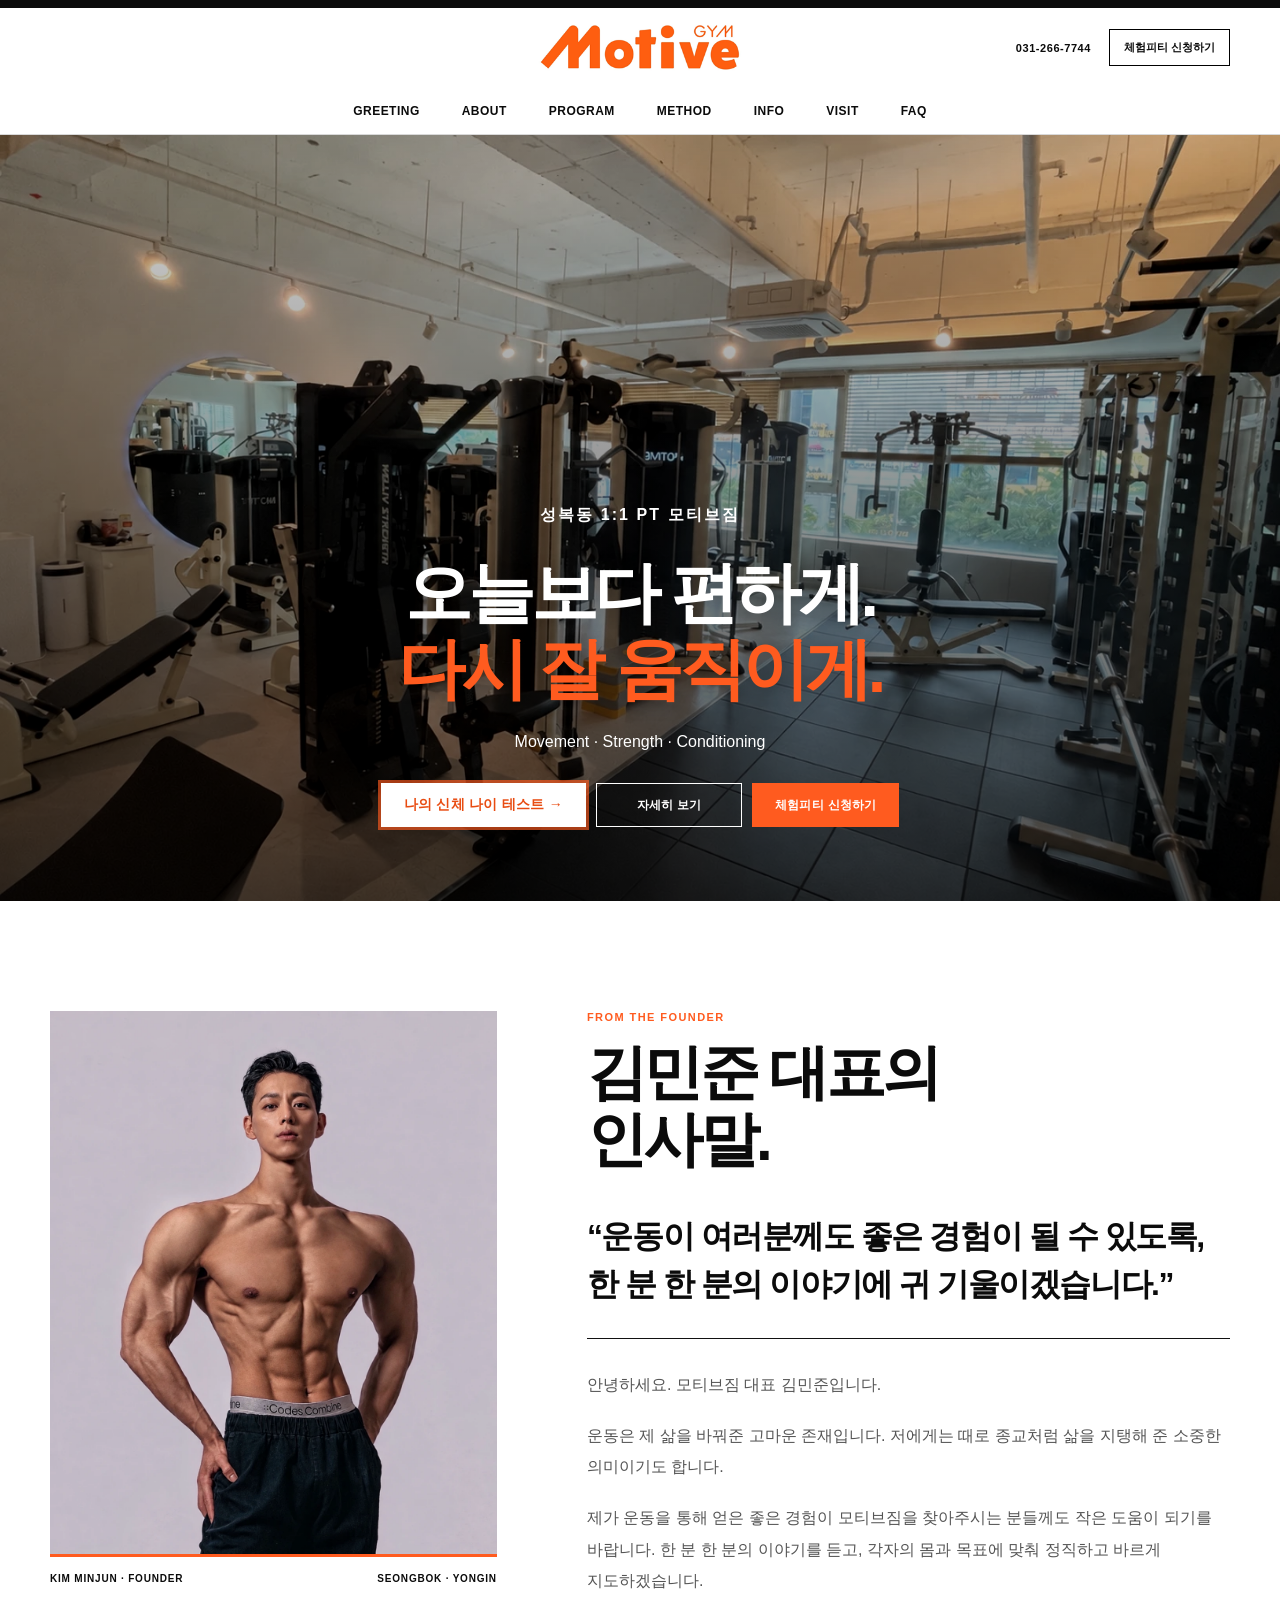
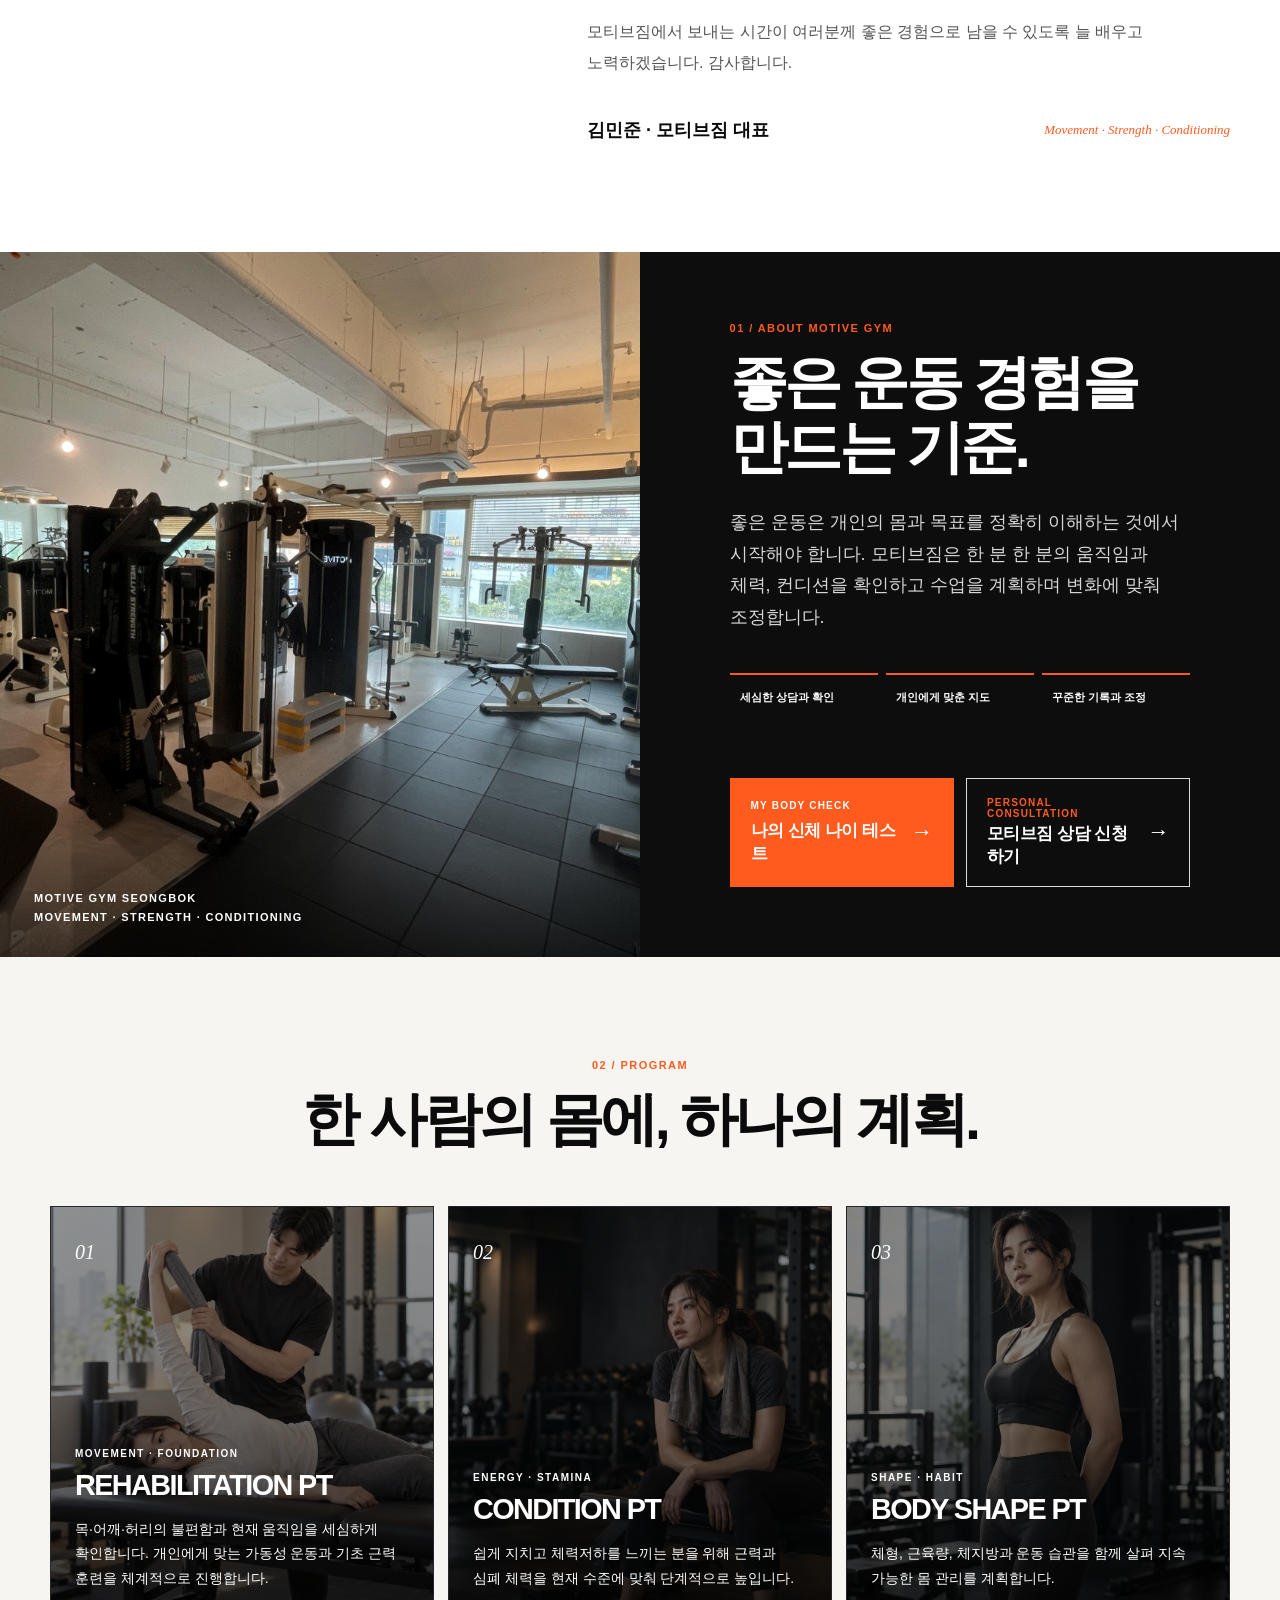
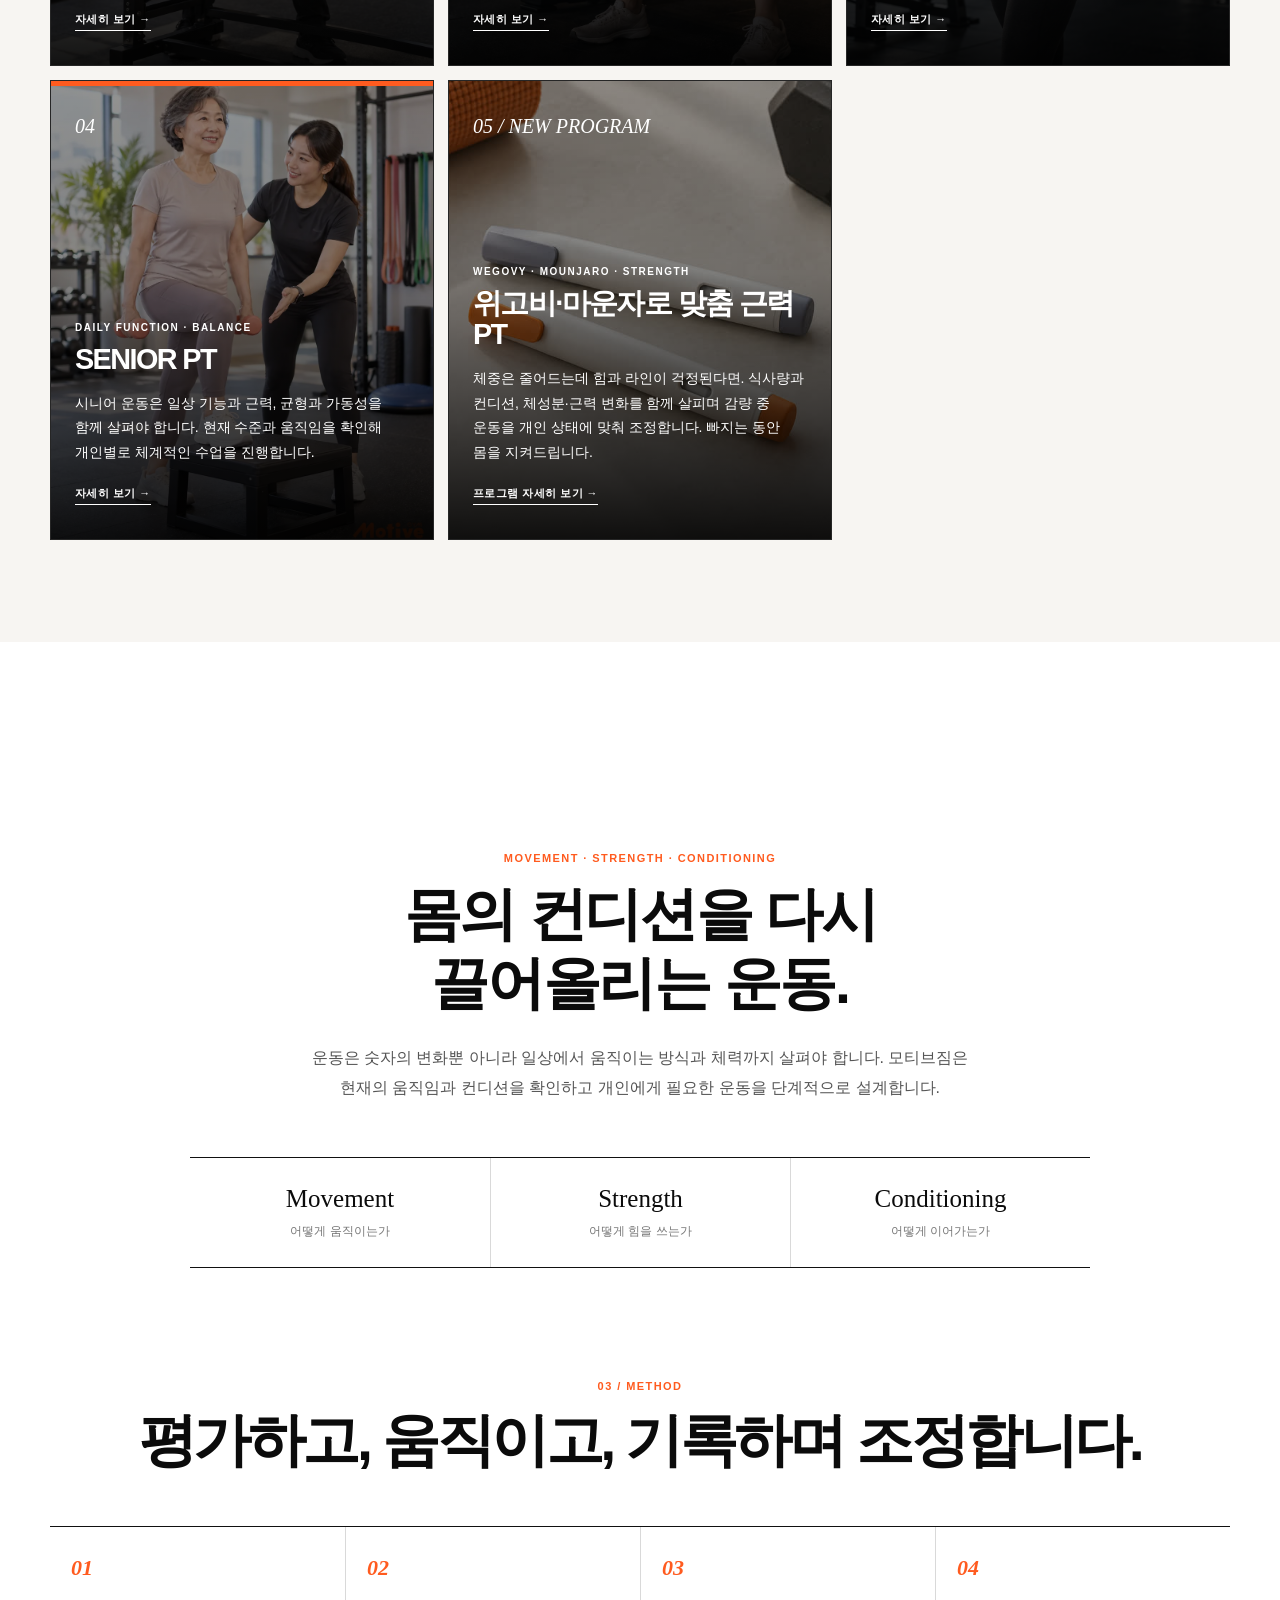
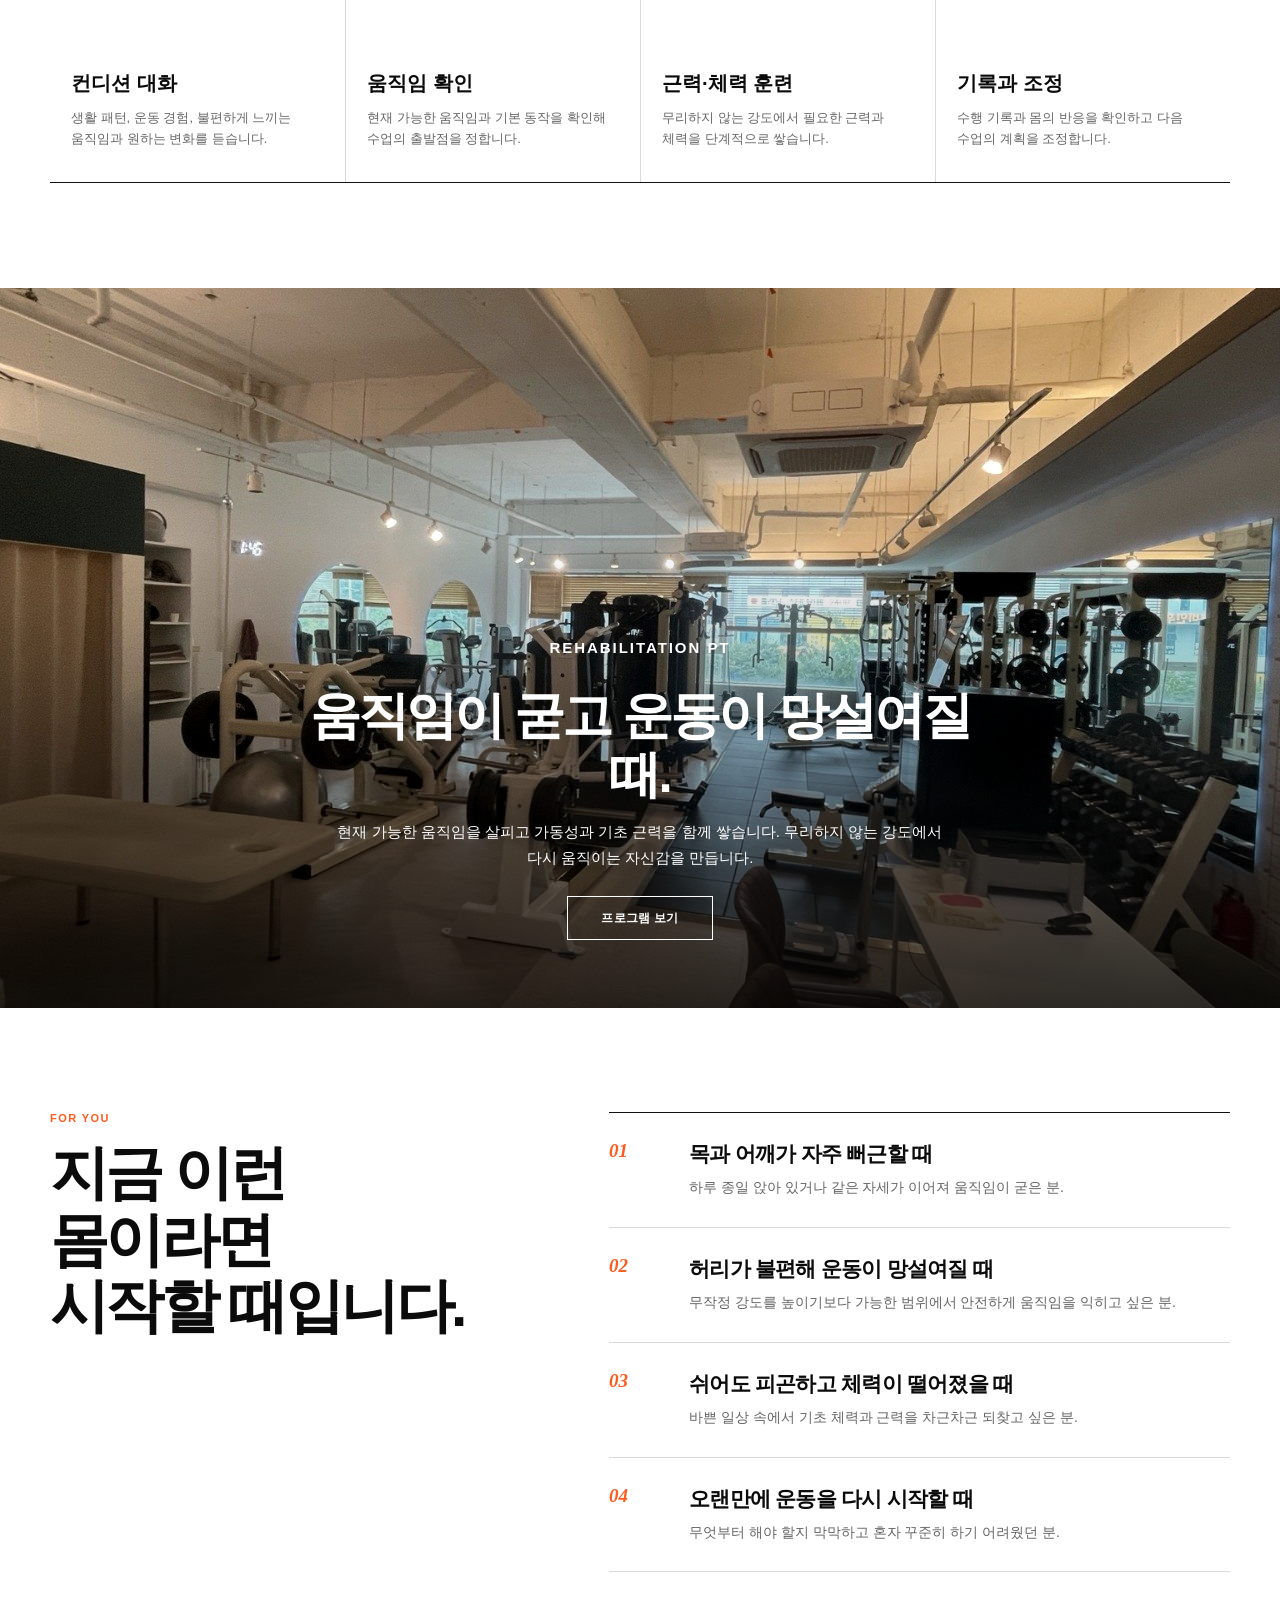
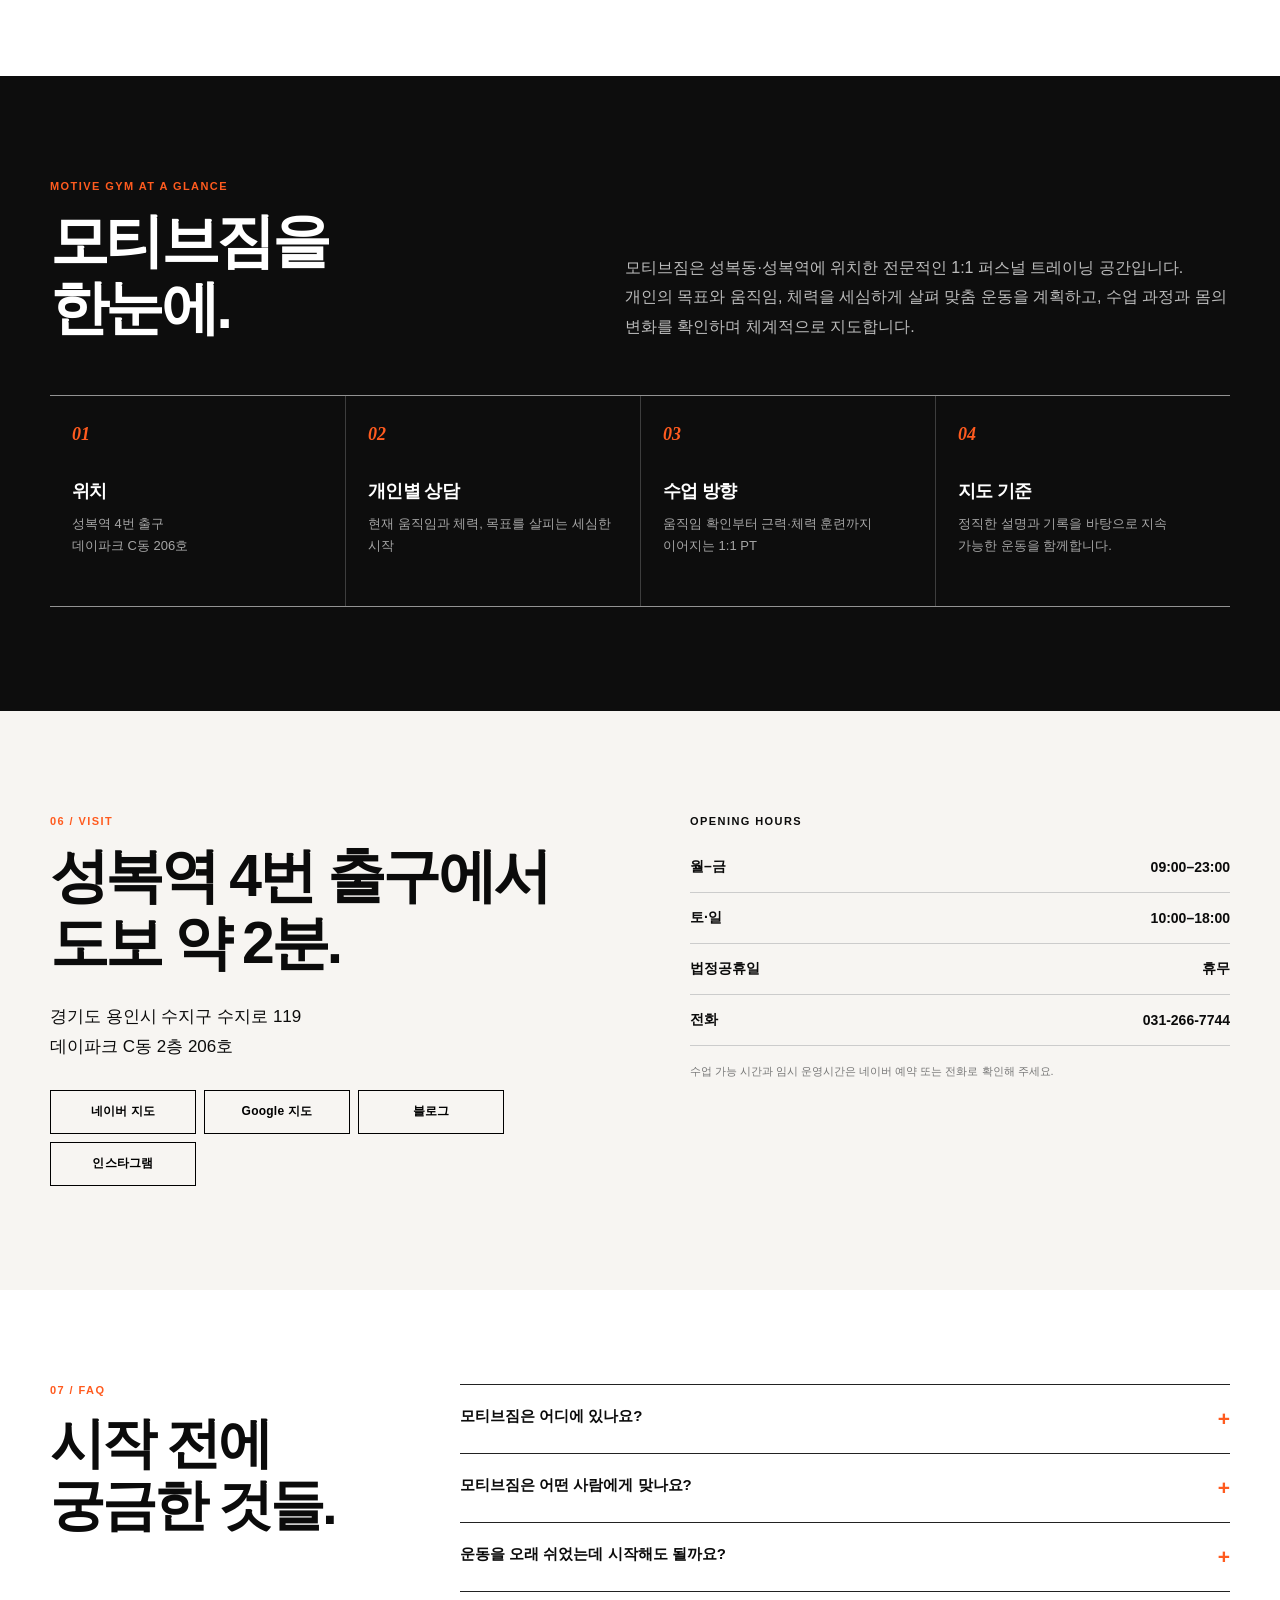
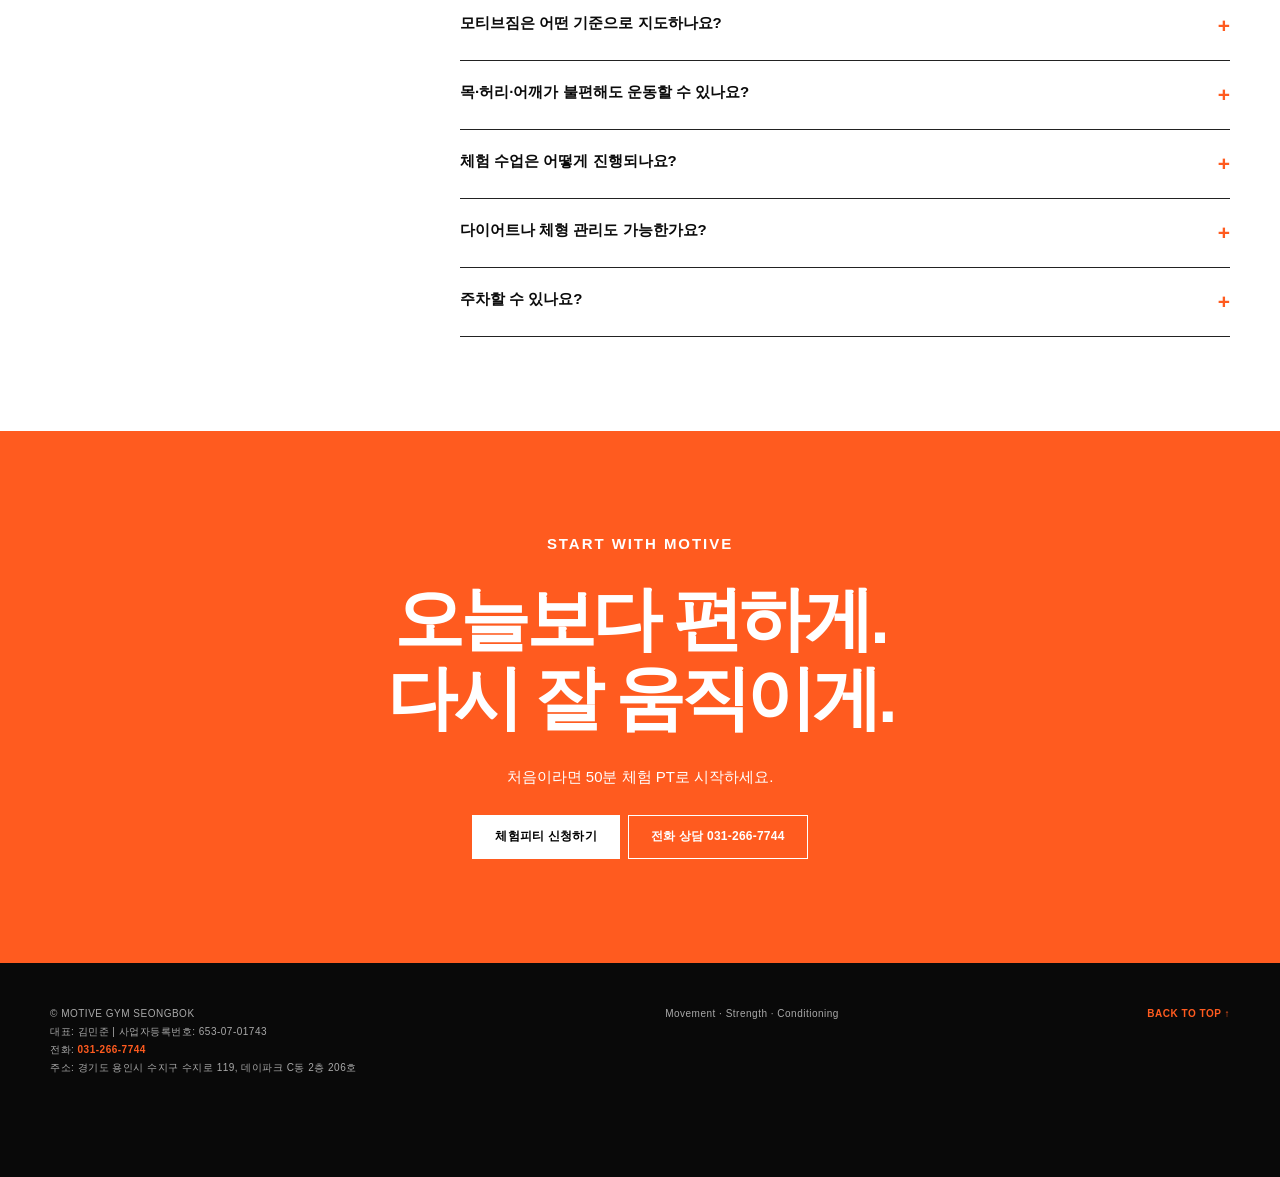
==== commit 671eea67: "Add direct body age test link to homepage" ====
--- a/index.html
+++ b/index.html
@@ -168,7 +168,7 @@
     .hero h1{margin:0 0 20px;font-size:clamp(44px,5.2vw,76px);line-height:1.14;letter-spacing:-.06em;text-shadow:0 2px 18px rgba(0,0,0,.25);word-break:keep-all}
     .hero h1>span{display:block}.hero h1 .hero-kicker{color:#fff}.hero h1 .hero-kicker span{display:inline}.hero h1 .hero-accent{color:var(--orange)}
     .hero p{margin:0 0 28px;font-size:16px;line-height:1.7;word-break:keep-all}
-    .hero-actions{display:flex;justify-content:center;gap:10px;flex-wrap:wrap}
+    .hero-actions{display:flex;justify-content:center;gap:10px;flex-wrap:wrap}.button-body-test{background:#fff;border-color:#fff;color:#e84c12;font-size:14px;box-shadow:0 0 0 3px rgba(255,91,31,.65)}.button-body-test:hover,.button-body-test:focus-visible{background:#fff2eb;color:#c8420e}
 
     .intro{padding:105px 0 112px;background:#fff}
     .intro h2{margin:0 auto 25px;max-width:820px;font-size:clamp(39px,4.7vw,66px);line-height:1.15;letter-spacing:-.06em;word-break:keep-all}
@@ -305,7 +305,7 @@
         <p class="label">성복동 1:1 PT 모티브짐</p>
         <h1 id="hero-title"><span class="hero-kicker"><span>오늘보다 편하게.</span></span><span class="hero-accent">다시 잘 움직이게.</span></h1>
         <p>Movement · Strength · Conditioning</p>
-        <div class="hero-actions"><a class="button button-light" href="#about">자세히 보기</a><a class="button button-orange" href="https://m.booking.naver.com/booking/6/bizes/1210623/items/8076905" target="_blank" rel="noopener noreferrer">체험피티 신청하기</a></div>
+        <div class="hero-actions"><a class="button button-body-test" href="body-check/">나의 신체 나이 테스트 →</a><a class="button button-light" href="#about">자세히 보기</a><a class="button button-orange" href="https://m.booking.naver.com/booking/6/bizes/1210623/items/8076905" target="_blank" rel="noopener noreferrer">체험피티 신청하기</a></div>
       </div>
     </section>
 
@@ -318,7 +318,7 @@
 
     <section class="story" id="about">
       <div class="story-photo"><img src="assets/motivegym-interior-01.jpg" alt="모티브짐 성복점의 운동 공간" width="1280" height="960"><p class="story-caption">MOTIVE GYM SEONGBOK<br>MOVEMENT · STRENGTH · CONDITIONING</p></div>
-      <div class="story-copy reveal"><p class="label orange">01 / ABOUT MOTIVE GYM</p><h2>좋은 운동 경험을<br>만드는 기준.</h2><p class="lead">좋은 운동은 개인의 몸과 목표를 정확히 이해하는 것에서 시작해야 합니다. 모티브짐은 한 분 한 분의 움직임과 체력, 컨디션을 확인하고 수업을 계획하며 변화에 맞춰 조정합니다.</p><div class="credentials"><div class="credential">세심한 상담과 확인</div><div class="credential">개인에게 맞춘 지도</div><div class="credential">꾸준한 기록과 조정</div></div><div class="about-actions"><a class="body-check-link" href="body-check/"><span>MY BODY CHECK</span><strong>나의 신체 상태 확인하기</strong><span aria-hidden="true">→</span></a><a class="body-check-link consult-link" href="https://m.booking.naver.com/booking/6/bizes/1210623/items/6558384" target="_blank" rel="noopener noreferrer"><span>PERSONAL CONSULTATION</span><strong>모티브짐 상담 신청하기</strong><span aria-hidden="true">→</span></a></div></div>
+      <div class="story-copy reveal"><p class="label orange">01 / ABOUT MOTIVE GYM</p><h2>좋은 운동 경험을<br>만드는 기준.</h2><p class="lead">좋은 운동은 개인의 몸과 목표를 정확히 이해하는 것에서 시작해야 합니다. 모티브짐은 한 분 한 분의 움직임과 체력, 컨디션을 확인하고 수업을 계획하며 변화에 맞춰 조정합니다.</p><div class="credentials"><div class="credential">세심한 상담과 확인</div><div class="credential">개인에게 맞춘 지도</div><div class="credential">꾸준한 기록과 조정</div></div><div class="about-actions"><a class="body-check-link" href="body-check/"><span>MY BODY CHECK</span><strong>나의 신체 나이 테스트</strong><span aria-hidden="true">→</span></a><a class="body-check-link consult-link" href="https://m.booking.naver.com/booking/6/bizes/1210623/items/6558384" target="_blank" rel="noopener noreferrer"><span>PERSONAL CONSULTATION</span><strong>모티브짐 상담 신청하기</strong><span aria-hidden="true">→</span></a></div></div>
     </section>
 
     <section class="programs" id="program">
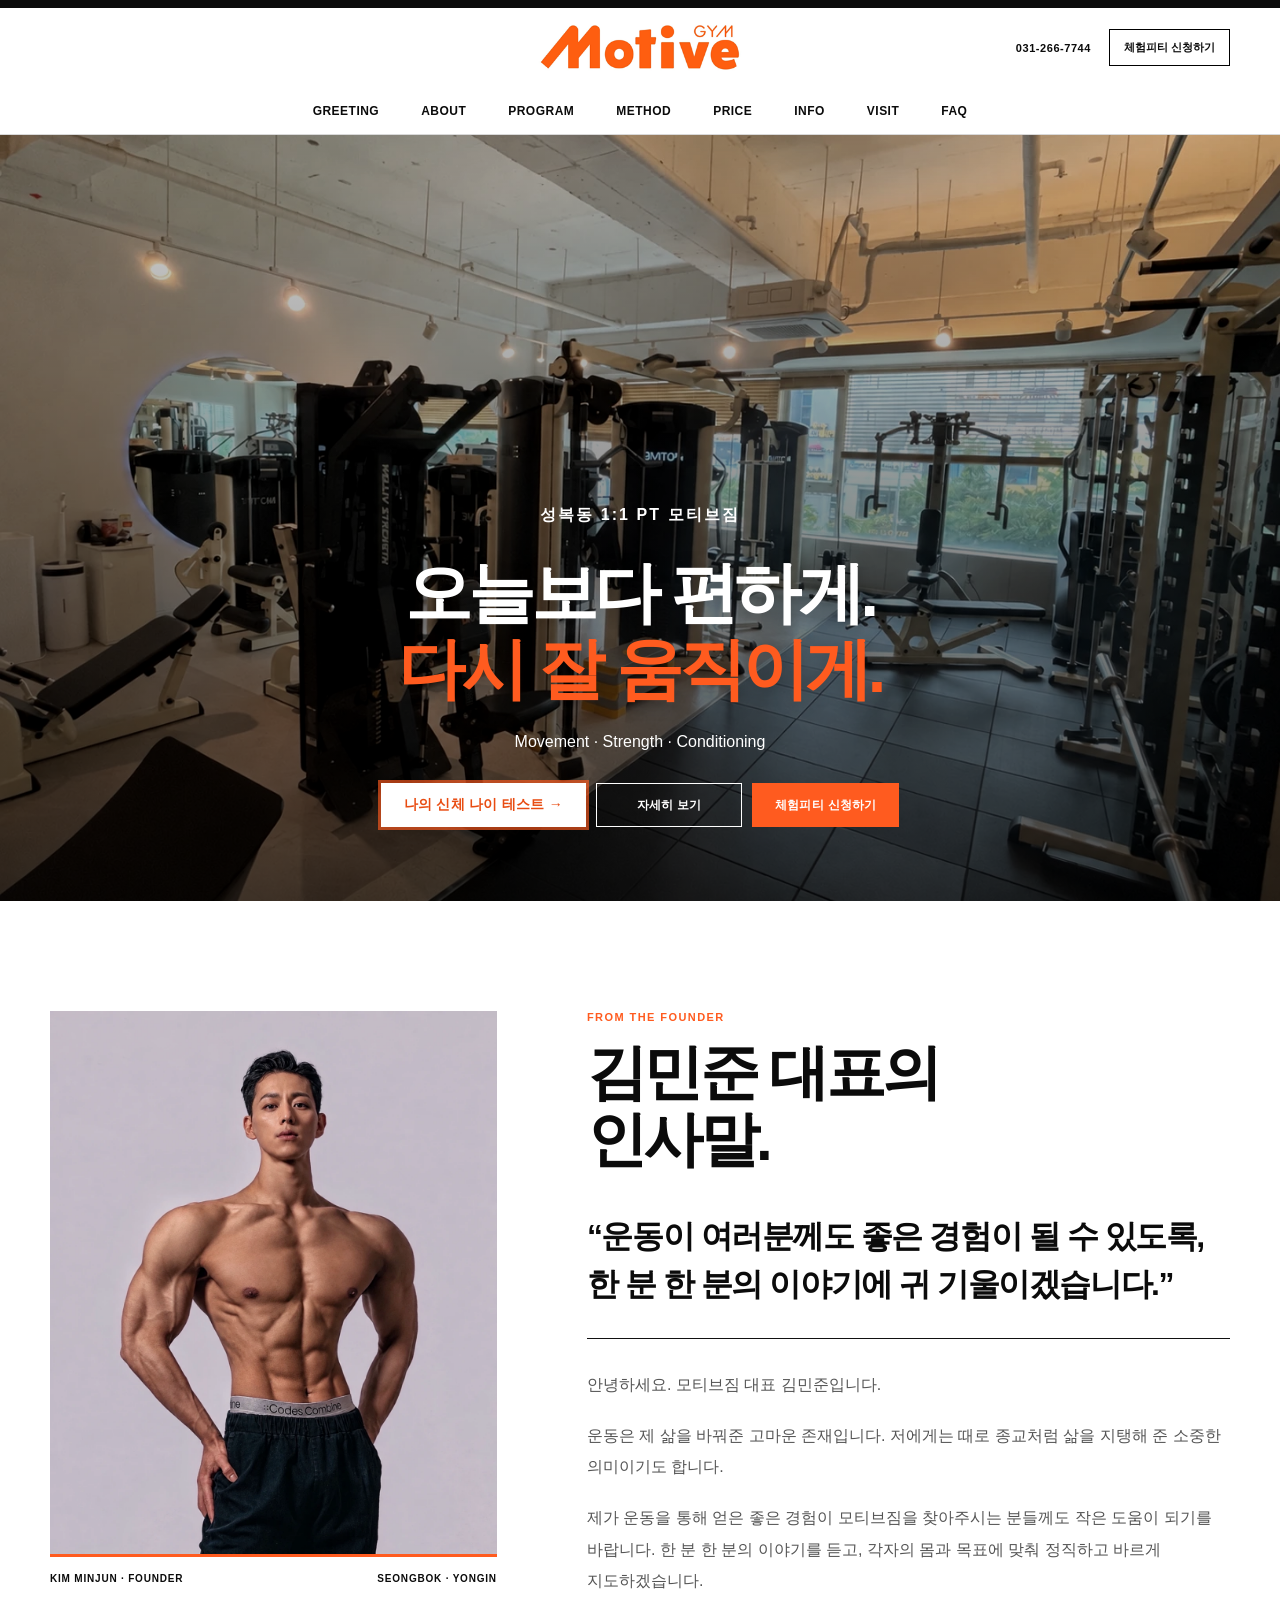
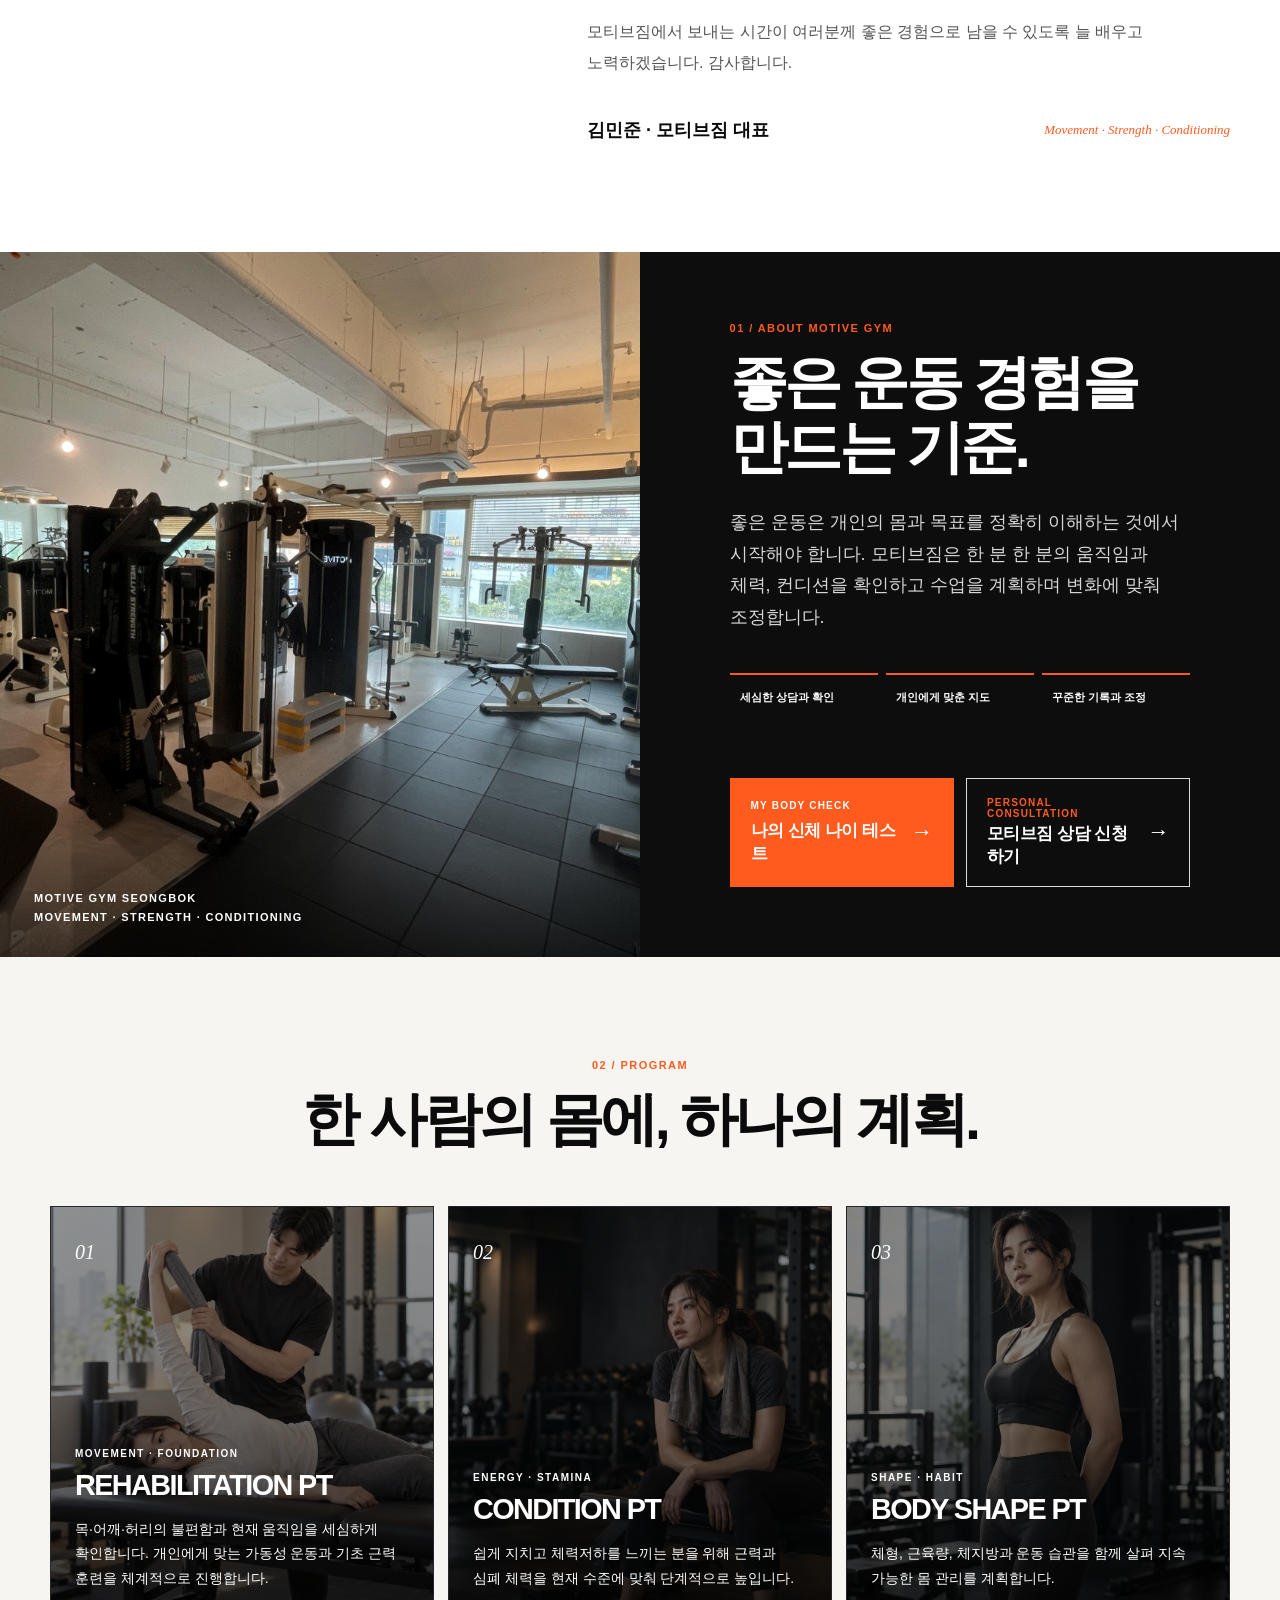
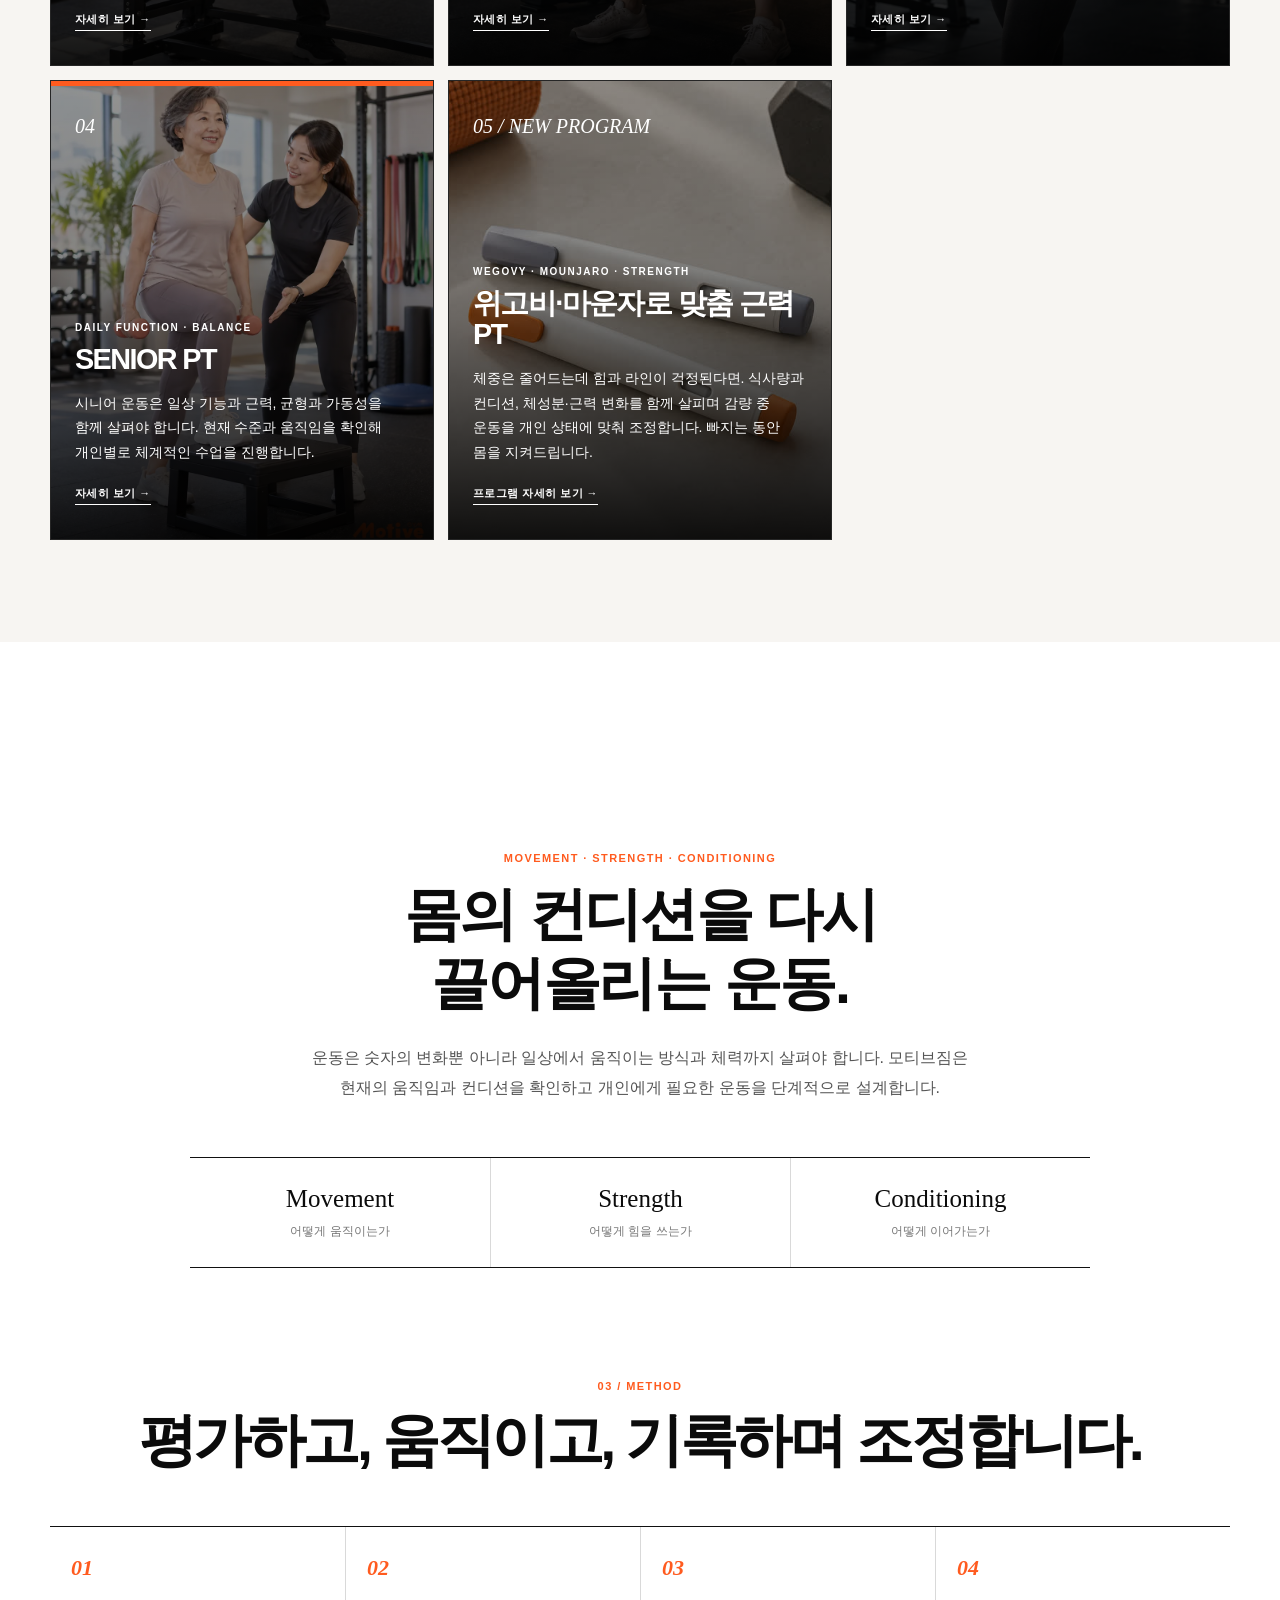
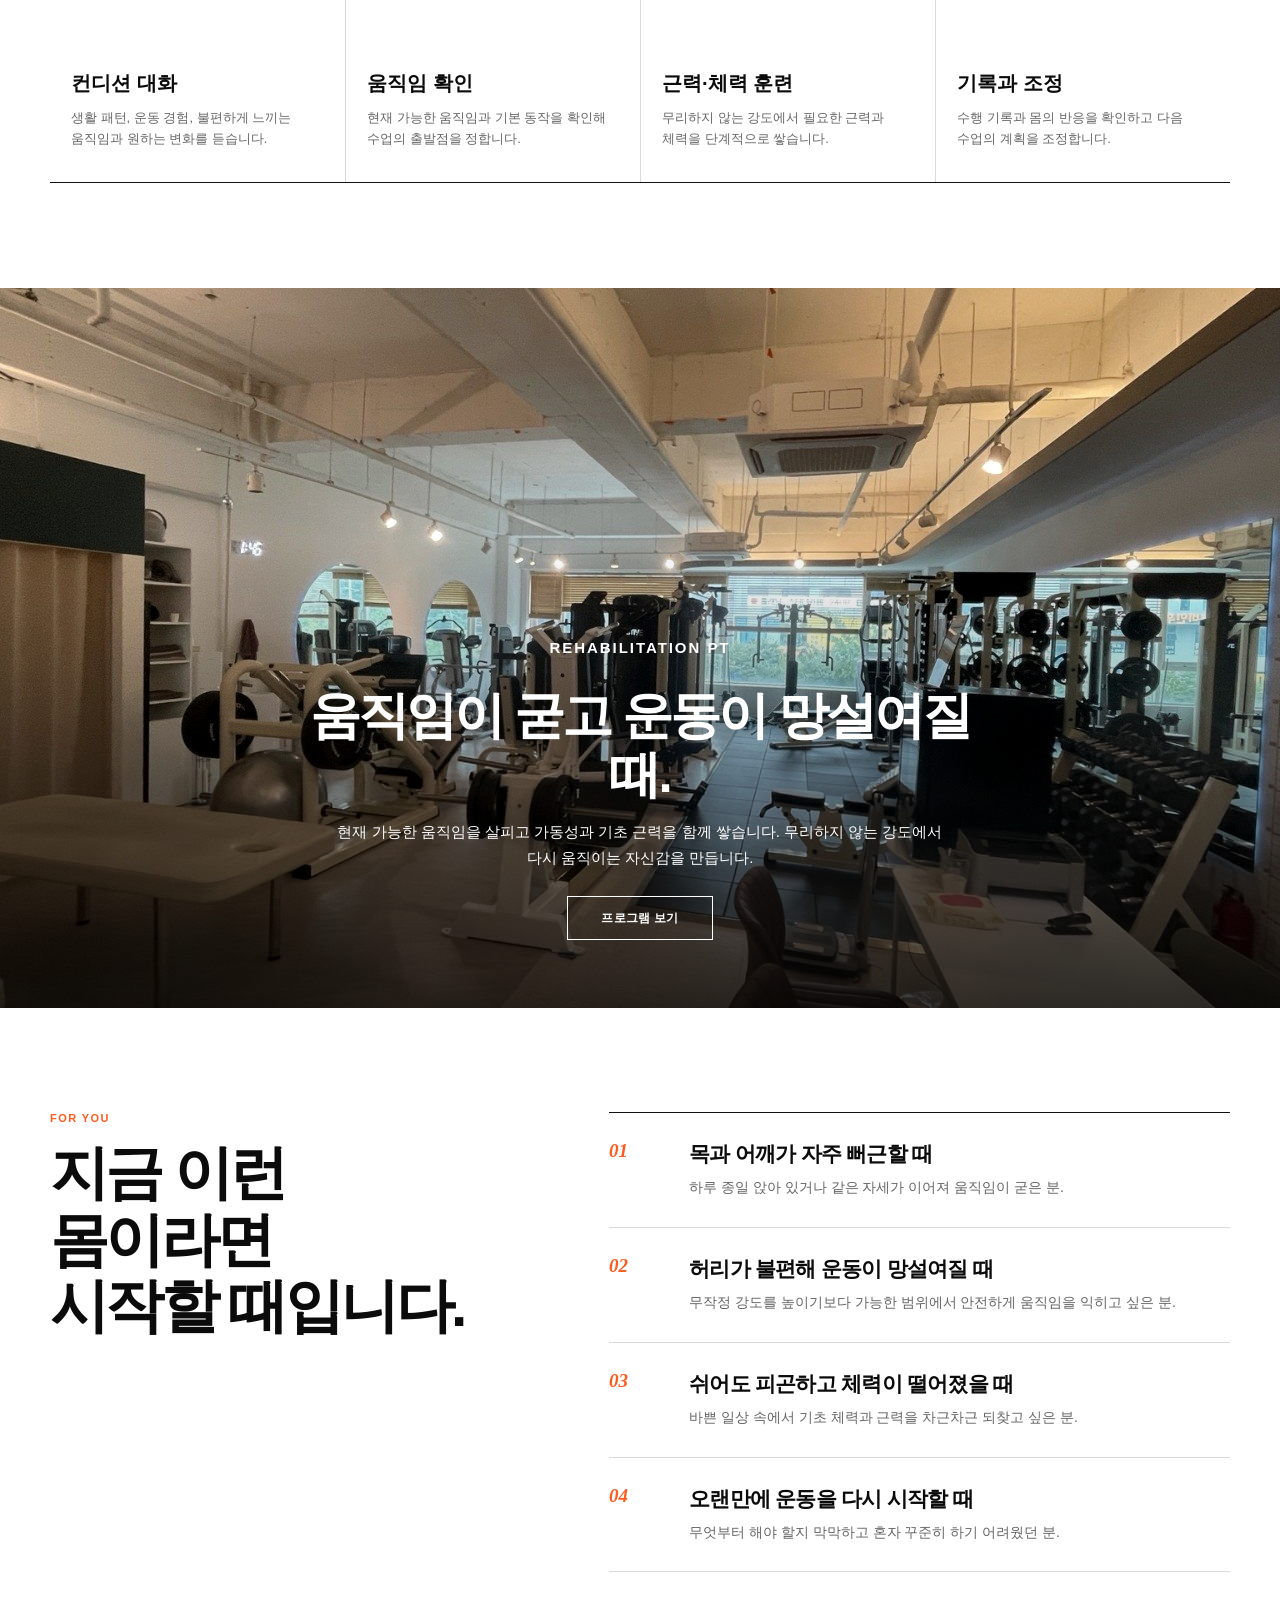
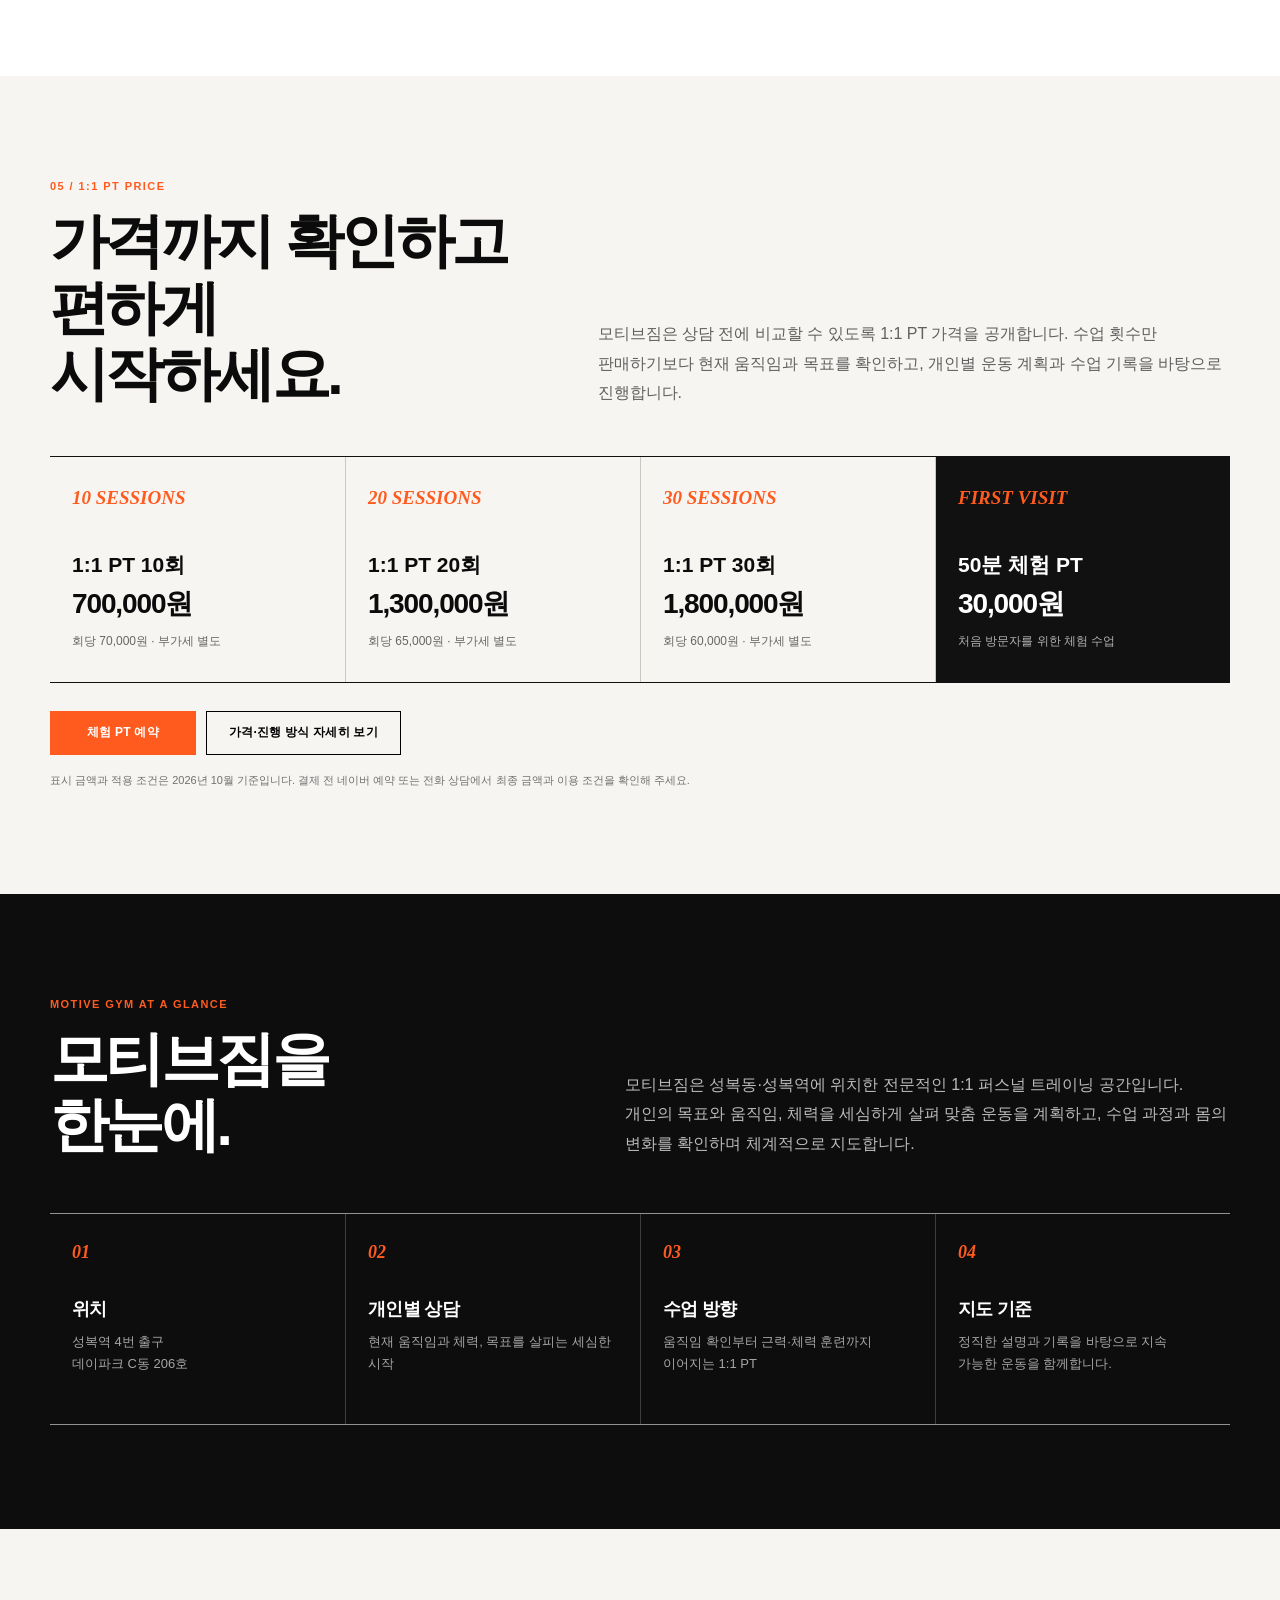
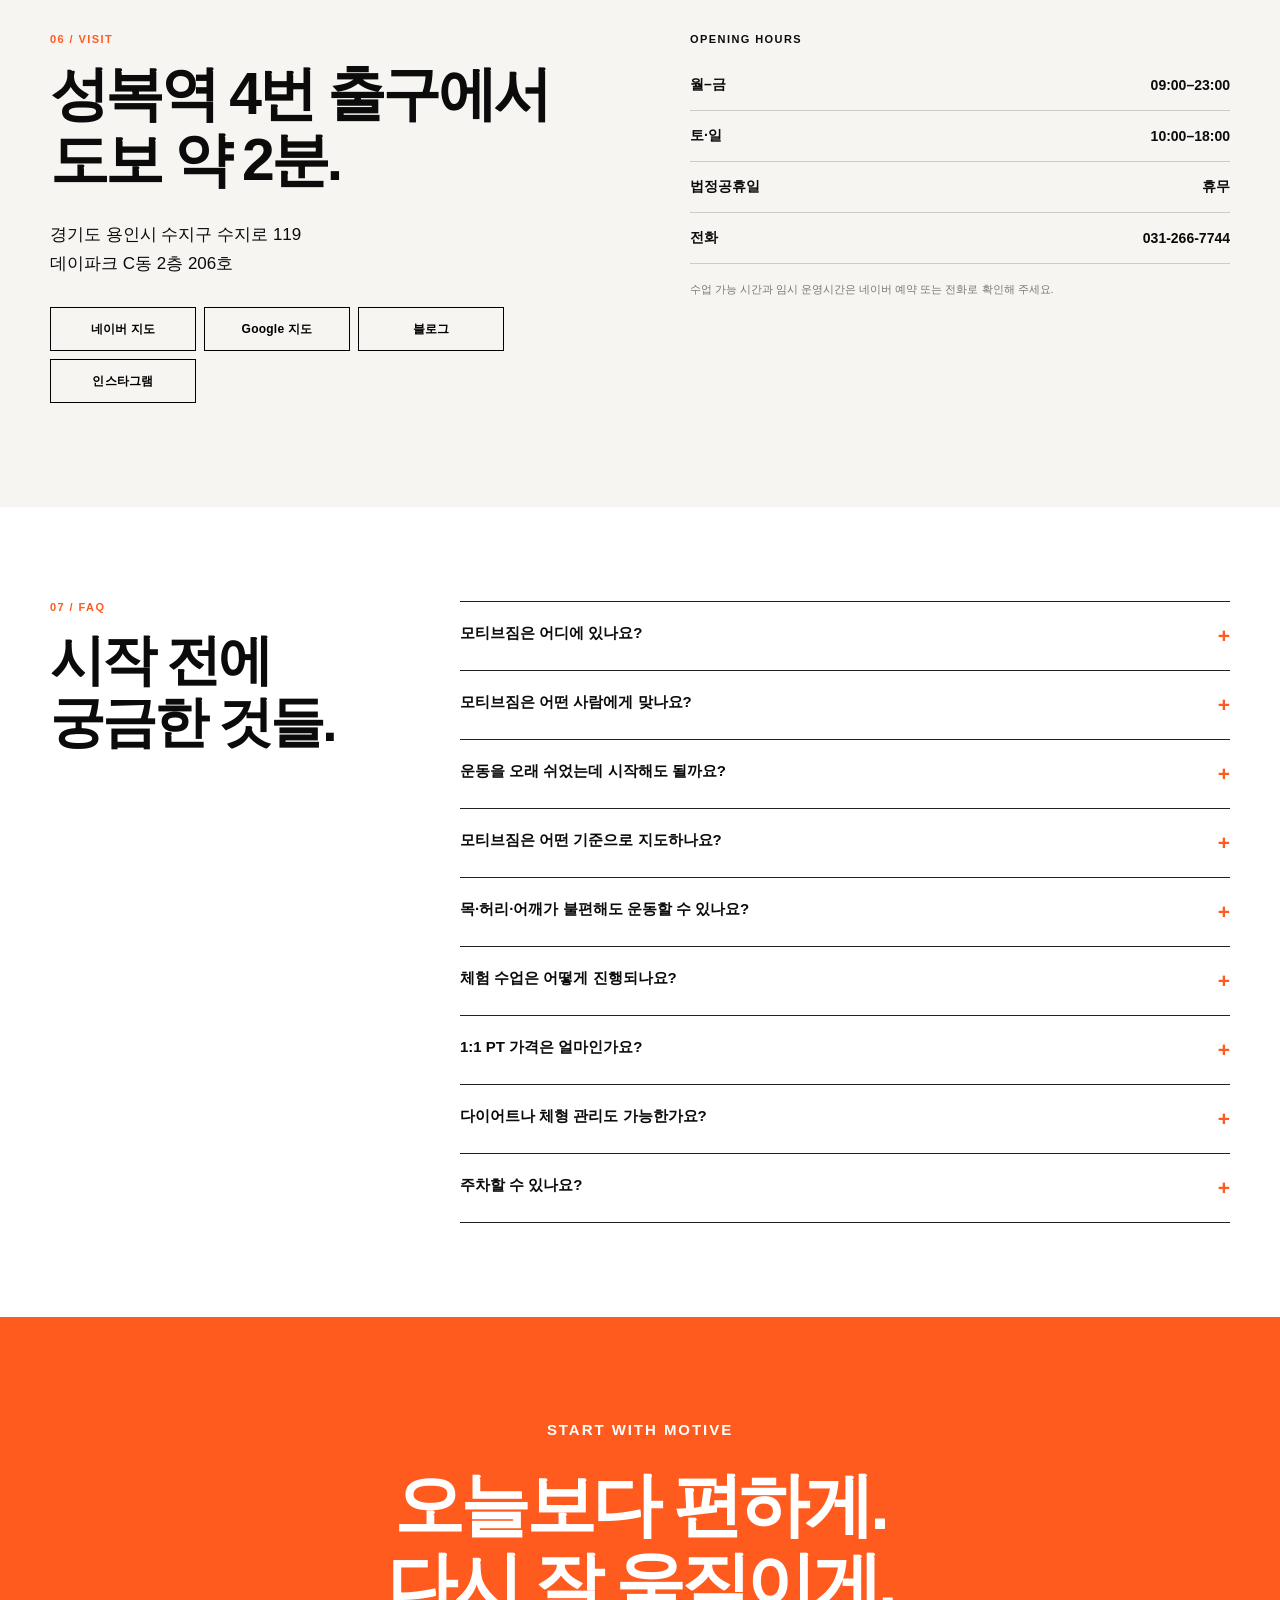
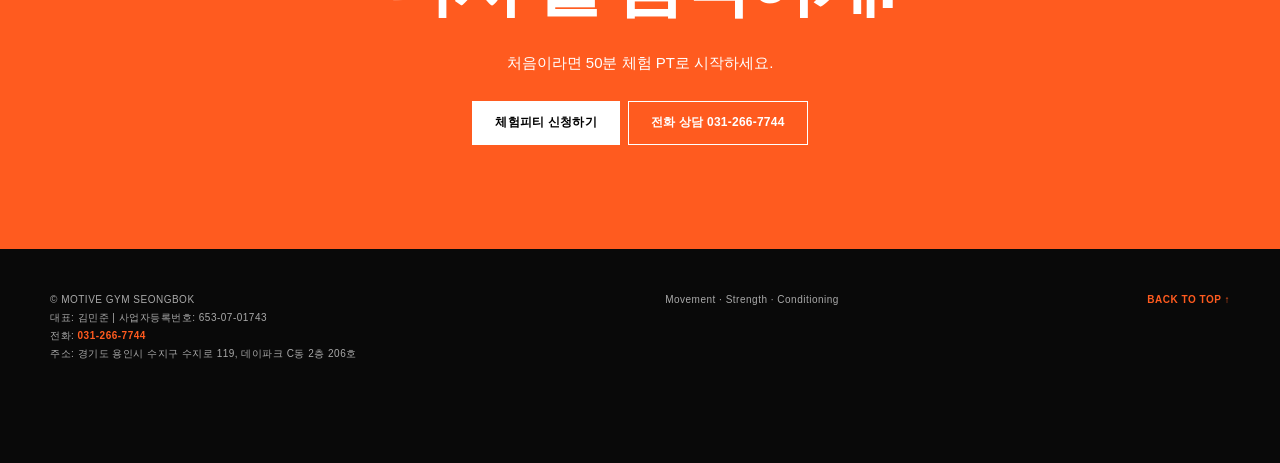
==== commit e8ccb593: "Add transparent PT pricing and local search guides" ====
--- a/index.html
+++ b/index.html
@@ -84,7 +84,13 @@
             {"@type": "Offer", "url": "https://motivegym.co.kr/senior-pt/", "itemOffered": {"@type": "Service", "name": "SENIOR PT", "description": "50대 이후 운동 재시작을 위해 일상 기능, 근력, 균형과 가동성을 단계적으로 다루는 1:1 PT"}},
             {"@type": "Offer", "url": "https://motivegym.co.kr/wegovy-mounjaro-pt/", "itemOffered": {"@type": "Service", "name": "위고비·마운자로 맞춤 근력 PT", "description": "체중 감량 중 체성분, 근력과 컨디션을 함께 살피며 개인 상태에 맞춰 운동량을 조정하는 1:1 PT"}}
           ]
-        }
+        },
+        "makesOffer": [
+          {"@type":"Offer","name":"1:1 PT 10회","price":"700000","priceCurrency":"KRW","url":"https://motivegym.co.kr/seongbok-pt-price/","description":"회당 70,000원, 부가세 별도"},
+          {"@type":"Offer","name":"1:1 PT 20회","price":"1300000","priceCurrency":"KRW","url":"https://motivegym.co.kr/seongbok-pt-price/","description":"회당 65,000원, 부가세 별도"},
+          {"@type":"Offer","name":"1:1 PT 30회","price":"1800000","priceCurrency":"KRW","url":"https://motivegym.co.kr/seongbok-pt-price/","description":"회당 60,000원, 부가세 별도"},
+          {"@type":"Offer","name":"50분 체험 PT","price":"30000","priceCurrency":"KRW","url":"https://m.booking.naver.com/booking/6/bizes/1210623/items/8076905"}
+        ]
       },
       {
         "@type": "Person",
@@ -125,6 +131,7 @@
           {"@type": "Question", "name": "모티브짐은 어떤 기준으로 지도하나요?", "acceptedAnswer": {"@type": "Answer", "text": "고객님의 목표와 현재 움직임, 체력을 살피고 개인에게 맞춰 수업을 계획하고 조정합니다. 운동을 오래 이어갈 수 있도록 정직하고 바르게 지도합니다."}},
           {"@type": "Question", "name": "목·허리·어깨가 불편해도 운동할 수 있나요?", "acceptedAnswer": {"@type": "Answer", "text": "불편함의 정도와 움직임을 먼저 살핀 뒤 무리하지 않는 범위에서 진행합니다. 심한 통증이나 의학적 판단이 필요한 상태라면 의료기관 상담을 먼저 권합니다."}},
           {"@type": "Question", "name": "체험 수업은 어떻게 진행되나요?", "acceptedAnswer": {"@type": "Answer", "text": "처음 방문자를 위한 50분 체험 PT가 있습니다. 네이버 예약 안내 가격은 30,000원이며 가능한 일정과 상세 조건은 예약 화면에서 확인할 수 있습니다."}},
+          {"@type": "Question", "name": "성복동 모티브짐 PT 가격은 얼마인가요?", "acceptedAnswer": {"@type": "Answer", "text": "1:1 PT는 10회 700,000원, 20회 1,300,000원, 30회 1,800,000원이며 부가세는 별도입니다. 처음 방문자는 50분 체험 PT 30,000원으로 시작할 수 있습니다."}},
           {"@type": "Question", "name": "다이어트나 체형 관리도 가능한가요?", "acceptedAnswer": {"@type": "Answer", "text": "가능합니다. 체중 감량만을 앞세우기보다 근육량, 근력, 체형과 운동 습관을 함께 살펴 지속 가능한 방향을 계획합니다."}},
           {"@type": "Question", "name": "주차할 수 있나요?", "acceptedAnswer": {"@type": "Answer", "text": "무료 주차가 가능합니다. 정확한 주차 위치와 이용 방법은 방문 전에 전화로 확인해 주세요."}}
         ]
@@ -232,6 +239,16 @@
     .credential{padding:14px 10px;border-top:2px solid var(--orange);font-size:11px;line-height:1.5;font-weight:800}
     .story .fine{margin:0;color:rgba(255,255,255,.53);font-size:11px;line-height:1.75;word-break:keep-all}
 
+    .pricing{padding:104px 0;background:var(--ivory)}
+    .pricing-head{display:grid;grid-template-columns:.85fr 1.15fr;gap:80px;align-items:end;margin-bottom:48px}
+    .pricing h2{margin:0;font-size:clamp(40px,4.6vw,64px);line-height:1.13;letter-spacing:-.06em;word-break:keep-all}
+    .pricing-lead{margin:0;color:#606060;font-size:16px;line-height:1.85;word-break:keep-all}
+    .price-grid{display:grid;grid-template-columns:repeat(4,1fr);border-top:1px solid #111;border-bottom:1px solid #111}
+    .price-card{padding:30px 22px;min-height:225px;display:flex;flex-direction:column}.price-card+.price-card{border-left:1px solid #cbc7c1}
+    .price-card b{font-family:Georgia,serif;color:var(--orange);font-size:19px;font-style:italic}.price-card h3{margin:auto 0 6px;font-size:21px}.price-card strong{font-size:28px;letter-spacing:-.04em}.price-card p{margin:9px 0 0;color:#666;font-size:12px;line-height:1.65}
+    .price-card.trial{background:#111;color:#fff}.price-card.trial p{color:rgba(255,255,255,.68)}
+    .pricing-links{display:flex;flex-wrap:wrap;gap:10px;margin-top:28px}.pricing-note{margin:16px 0 0;color:#707070;font-size:11px;line-height:1.7}
+
     .greeting{padding:110px 0;background:#fff}
     .greeting-grid{display:grid;grid-template-columns:.82fr 1.18fr;gap:90px;align-items:start}
     .greeting-visual{position:sticky;top:164px;margin:0}
@@ -278,10 +295,10 @@
 
     @media(max-width:1100px){.program-grid{grid-template-columns:repeat(2,minmax(0,1fr))}.program-card{min-height:400px}}
     @media(max-width:900px){
-      .header-side>a:first-child{display:none}.nav{gap:24px;overflow:auto;justify-content:flex-start;padding-inline:24px}.hero{min-height:720px}.program-grid{grid-template-columns:repeat(2,minmax(0,1fr))}.program-card{min-height:370px}.audience-grid{grid-template-columns:1fr;gap:45px}.audience h2{position:static}.story{grid-template-columns:1fr}.story-photo{min-height:520px}.story-photo img{min-height:520px}.greeting-grid{grid-template-columns:1fr;gap:55px}.greeting-visual{position:static}.greeting-visual img{aspect-ratio:auto}.method .steps{grid-template-columns:repeat(2,1fr)}.step:nth-child(3){border-left:0;border-top:1px solid var(--line)}.step:nth-child(4){border-top:1px solid var(--line)}.entity-heading{grid-template-columns:1fr;gap:24px}.fact-grid{grid-template-columns:repeat(2,1fr)}.fact:nth-child(3){border-left:0;border-top:1px solid rgba(255,255,255,.2)}.fact:nth-child(4){border-top:1px solid rgba(255,255,255,.2)}.visit-grid{gap:55px}.faq-grid{grid-template-columns:1fr;gap:40px}
+      .header-side>a:first-child{display:none}.nav{gap:24px;overflow:auto;justify-content:flex-start;padding-inline:24px}.hero{min-height:720px}.program-grid{grid-template-columns:repeat(2,minmax(0,1fr))}.program-card{min-height:370px}.audience-grid{grid-template-columns:1fr;gap:45px}.audience h2{position:static}.story{grid-template-columns:1fr}.story-photo{min-height:520px}.story-photo img{min-height:520px}.greeting-grid{grid-template-columns:1fr;gap:55px}.greeting-visual{position:static}.greeting-visual img{aspect-ratio:auto}.method .steps{grid-template-columns:repeat(2,1fr)}.step:nth-child(3){border-left:0;border-top:1px solid var(--line)}.step:nth-child(4){border-top:1px solid var(--line)}.pricing-head{grid-template-columns:1fr;gap:24px}.price-grid{grid-template-columns:repeat(2,1fr)}.price-card:nth-child(3){border-left:0;border-top:1px solid #cbc7c1}.price-card:nth-child(4){border-top:1px solid #cbc7c1}.entity-heading{grid-template-columns:1fr;gap:24px}.fact-grid{grid-template-columns:repeat(2,1fr)}.fact:nth-child(3){border-left:0;border-top:1px solid rgba(255,255,255,.2)}.fact:nth-child(4){border-top:1px solid rgba(255,255,255,.2)}.visit-grid{gap:55px}.faq-grid{grid-template-columns:1fr;gap:40px}
     }
     @media(max-width:620px){
-      body:before{height:6px}.site-header{padding-top:6px}.wrap{width:min(calc(100% - 30px),var(--max))}.header-main{height:68px}.official-logo{width:170px;height:43px}.header-side{right:0}.reserve-link{font-size:10px;padding:9px 10px}.nav{height:42px;gap:22px;font-size:10px}.hero{min-height:660px}.hero-content{padding-bottom:48px}.hero h1{font-size:43px}.hero h1 .hero-kicker span{display:block}.hero p{font-size:14px}.hero-actions .button{min-width:132px;padding-inline:14px}.intro{padding:78px 0}.intro h2{font-size:38px}.intro-copy{font-size:15px}.pillars{grid-template-columns:1fr;margin-top:40px}.pillar+.pillar{border-left:0;border-top:1px solid var(--line)}.feature{min-height:610px}.feature h2{font-size:36px}.programs,.audience,.greeting,.method,.entity,.visit{padding:78px 0}.programs h2,.method h2{font-size:39px}.program-grid{grid-template-columns:1fr}.program-card{min-height:350px;padding:30px 24px}.audience h2{font-size:39px}.signal{grid-template-columns:48px 1fr}.story-photo,.story-photo img{min-height:390px}.story-copy{padding:65px 20px}.story h2{font-size:39px}.story .lead{font-size:16px}.coach-line{align-items:flex-start;flex-direction:column}.coach-line span{text-align:left}.credentials{grid-template-columns:1fr}.greeting-grid{gap:38px}.greeting-visual img{aspect-ratio:auto}.greeting-copy h2{font-size:39px}.greeting-quote{font-size:23px}.greeting-body{font-size:15px}.greeting-sign{align-items:flex-start;flex-direction:column}.method .steps{grid-template-columns:1fr}.step{min-height:210px}.step+.step,.step:nth-child(3){border-left:0;border-top:1px solid var(--line)}.entity h2{font-size:39px}.fact-grid{grid-template-columns:1fr}.fact+.fact,.fact:nth-child(3){border-left:0;border-top:1px solid rgba(255,255,255,.2)}.fact{min-height:0}.fact b{margin-bottom:20px}.visit-grid{grid-template-columns:1fr}.visit h2{font-size:40px}.faq{padding:78px 0}.faq h2{font-size:39px}.closing{padding:80px 0}.closing h2{font-size:43px}.mobile-bar{display:flex}footer{padding-bottom:104px}
+      body:before{height:6px}.site-header{padding-top:6px}.wrap{width:min(calc(100% - 30px),var(--max))}.header-main{height:68px}.official-logo{width:170px;height:43px}.header-side{right:0}.reserve-link{font-size:10px;padding:9px 10px}.nav{height:42px;gap:22px;font-size:10px}.hero{min-height:660px}.hero-content{padding-bottom:48px}.hero h1{font-size:43px}.hero h1 .hero-kicker span{display:block}.hero p{font-size:14px}.hero-actions .button{min-width:132px;padding-inline:14px}.intro{padding:78px 0}.intro h2{font-size:38px}.intro-copy{font-size:15px}.pillars{grid-template-columns:1fr;margin-top:40px}.pillar+.pillar{border-left:0;border-top:1px solid var(--line)}.feature{min-height:610px}.feature h2{font-size:36px}.programs,.audience,.greeting,.method,.pricing,.entity,.visit{padding:78px 0}.programs h2,.method h2{font-size:39px}.program-grid{grid-template-columns:1fr}.program-card{min-height:350px;padding:30px 24px}.audience h2{font-size:39px}.signal{grid-template-columns:48px 1fr}.story-photo,.story-photo img{min-height:390px}.story-copy{padding:65px 20px}.story h2{font-size:39px}.story .lead{font-size:16px}.coach-line{align-items:flex-start;flex-direction:column}.coach-line span{text-align:left}.credentials{grid-template-columns:1fr}.greeting-grid{gap:38px}.greeting-visual img{aspect-ratio:auto}.greeting-copy h2{font-size:39px}.greeting-quote{font-size:23px}.greeting-body{font-size:15px}.greeting-sign{align-items:flex-start;flex-direction:column}.method .steps{grid-template-columns:1fr}.step{min-height:210px}.step+.step,.step:nth-child(3){border-left:0;border-top:1px solid var(--line)}.pricing h2{font-size:39px}.price-grid{grid-template-columns:1fr}.price-card+.price-card,.price-card:nth-child(3){border-left:0;border-top:1px solid #cbc7c1}.price-card{min-height:190px}.entity h2{font-size:39px}.fact-grid{grid-template-columns:1fr}.fact+.fact,.fact:nth-child(3){border-left:0;border-top:1px solid rgba(255,255,255,.2)}.fact{min-height:0}.fact b{margin-bottom:20px}.visit-grid{grid-template-columns:1fr}.visit h2{font-size:40px}.faq{padding:78px 0}.faq h2{font-size:39px}.closing{padding:80px 0}.closing h2{font-size:43px}.mobile-bar{display:flex}footer{padding-bottom:104px}
     }
     @media(prefers-reduced-motion:reduce){html{scroll-behavior:auto}.reveal{opacity:1;transform:none;transition:none}.button{transition:none}}
   .body-check-link{margin-top:30px;padding:18px 20px;display:grid;grid-template-columns:1fr auto;align-items:center;gap:3px 12px;border:1px solid #ddd;text-decoration:none;transition:border-color .2s,background .2s}.body-check-link span:first-child{grid-column:1;color:#ff5b1f;font-size:10px;letter-spacing:.12em;font-weight:900}.body-check-link strong{grid-column:1;font-size:17px;letter-spacing:-.03em}.body-check-link span:last-child{grid-column:2;grid-row:1 / 3;font-size:22px}.body-check-link:hover,.body-check-link:focus-visible{border-color:#ff5b1f;background:#faf6f2}
@@ -295,7 +312,7 @@
       <a class="official-logo" href="#top" aria-label="모티브짐 성복점 홈"><img src="assets/motivegym-logo-header.png" alt="Motive Gym" width="339" height="85"></a>
       <div class="header-side"><a href="tel:0312667744">031-266-7744</a><a class="reserve-link" href="https://m.booking.naver.com/booking/6/bizes/1210623/items/8076905" target="_blank" rel="noopener noreferrer">체험피티 신청하기</a></div>
     </div>
-    <nav class="nav" aria-label="주 메뉴"><a href="#greeting">GREETING</a><a href="#about">ABOUT</a><a href="#program">PROGRAM</a><a href="#method">METHOD</a><a href="#information">INFO</a><a href="#visit">VISIT</a><a href="#faq">FAQ</a></nav>
+    <nav class="nav" aria-label="주 메뉴"><a href="#greeting">GREETING</a><a href="#about">ABOUT</a><a href="#program">PROGRAM</a><a href="#method">METHOD</a><a href="#price">PRICE</a><a href="#information">INFO</a><a href="#visit">VISIT</a><a href="#faq">FAQ</a></nav>
   </header>
 
   <main id="main">
@@ -371,6 +388,20 @@
       </div>
     </section>
 
+    <section class="pricing" id="price" aria-labelledby="price-title">
+      <div class="wrap">
+        <div class="pricing-head reveal"><div><p class="label orange">05 / 1:1 PT PRICE</p><h2 id="price-title">가격까지 확인하고<br>편하게 시작하세요.</h2></div><p class="pricing-lead">모티브짐은 상담 전에 비교할 수 있도록 1:1 PT 가격을 공개합니다. 수업 횟수만 판매하기보다 현재 움직임과 목표를 확인하고, 개인별 운동 계획과 수업 기록을 바탕으로 진행합니다.</p></div>
+        <div class="price-grid reveal">
+          <article class="price-card"><b>10 SESSIONS</b><h3>1:1 PT 10회</h3><strong>700,000원</strong><p>회당 70,000원 · 부가세 별도</p></article>
+          <article class="price-card"><b>20 SESSIONS</b><h3>1:1 PT 20회</h3><strong>1,300,000원</strong><p>회당 65,000원 · 부가세 별도</p></article>
+          <article class="price-card"><b>30 SESSIONS</b><h3>1:1 PT 30회</h3><strong>1,800,000원</strong><p>회당 60,000원 · 부가세 별도</p></article>
+          <article class="price-card trial"><b>FIRST VISIT</b><h3>50분 체험 PT</h3><strong>30,000원</strong><p>처음 방문자를 위한 체험 수업</p></article>
+        </div>
+        <div class="pricing-links reveal"><a class="button button-orange" href="https://m.booking.naver.com/booking/6/bizes/1210623/items/8076905" target="_blank" rel="noopener noreferrer">체험 PT 예약</a><a class="button button-dark" href="seongbok-pt-price/">가격·진행 방식 자세히 보기</a></div>
+        <p class="pricing-note">표시 금액과 적용 조건은 2026년 10월 기준입니다. 결제 전 네이버 예약 또는 전화 상담에서 최종 금액과 이용 조건을 확인해 주세요.</p>
+      </div>
+    </section>
+
     <section class="entity" id="information" aria-labelledby="information-title">
       <div class="wrap">
         <div class="entity-heading reveal"><div><p class="label orange">MOTIVE GYM AT A GLANCE</p><h2 id="information-title">모티브짐을<br>한눈에.</h2></div><p class="entity-lead">모티브짐은 성복동·성복역에 위치한 전문적인 1:1 퍼스널 트레이닝 공간입니다. 개인의 목표와 움직임, 체력을 세심하게 살펴 맞춤 운동을 계획하고, 수업 과정과 몸의 변화를 확인하며 체계적으로 지도합니다.</p></div>
@@ -398,6 +429,7 @@
         <details><summary>모티브짐은 어떤 기준으로 지도하나요?</summary><p>고객님의 목표와 현재 움직임, 체력을 살피고 개인에게 맞춰 수업을 계획하고 조정합니다. 운동을 오래 이어갈 수 있도록 정직하고 바르게 지도합니다.</p></details>
         <details><summary>목·허리·어깨가 불편해도 운동할 수 있나요?</summary><p>불편함의 정도와 움직임을 먼저 살핀 뒤 무리하지 않는 범위에서 진행합니다. 심한 통증이나 의학적 판단이 필요한 상태라면 의료기관 상담을 먼저 권합니다.</p></details>
         <details><summary>체험 수업은 어떻게 진행되나요?</summary><p>처음 방문자를 위한 50분 체험 PT가 있습니다. 네이버 예약 안내 가격은 30,000원이며 가능한 일정과 상세 조건은 예약 화면에서 확인할 수 있습니다.</p></details>
+        <details><summary>1:1 PT 가격은 얼마인가요?</summary><p>10회 700,000원(회당 70,000원), 20회 1,300,000원(회당 65,000원), 30회 1,800,000원(회당 60,000원)이며 부가세는 별도입니다. 처음 방문자는 50분 체험 PT 30,000원으로 시작할 수 있습니다.</p></details>
         <details><summary>다이어트나 체형 관리도 가능한가요?</summary><p>가능합니다. 체중 감량만을 앞세우기보다 근육량, 근력, 체형과 운동 습관을 함께 살펴 지속 가능한 방향을 계획합니다.</p></details>
         <details><summary>주차할 수 있나요?</summary><p>무료 주차가 가능합니다. 정확한 주차 위치와 이용 방법은 방문 전에 전화로 확인해 주세요.</p></details>
       </div></div>
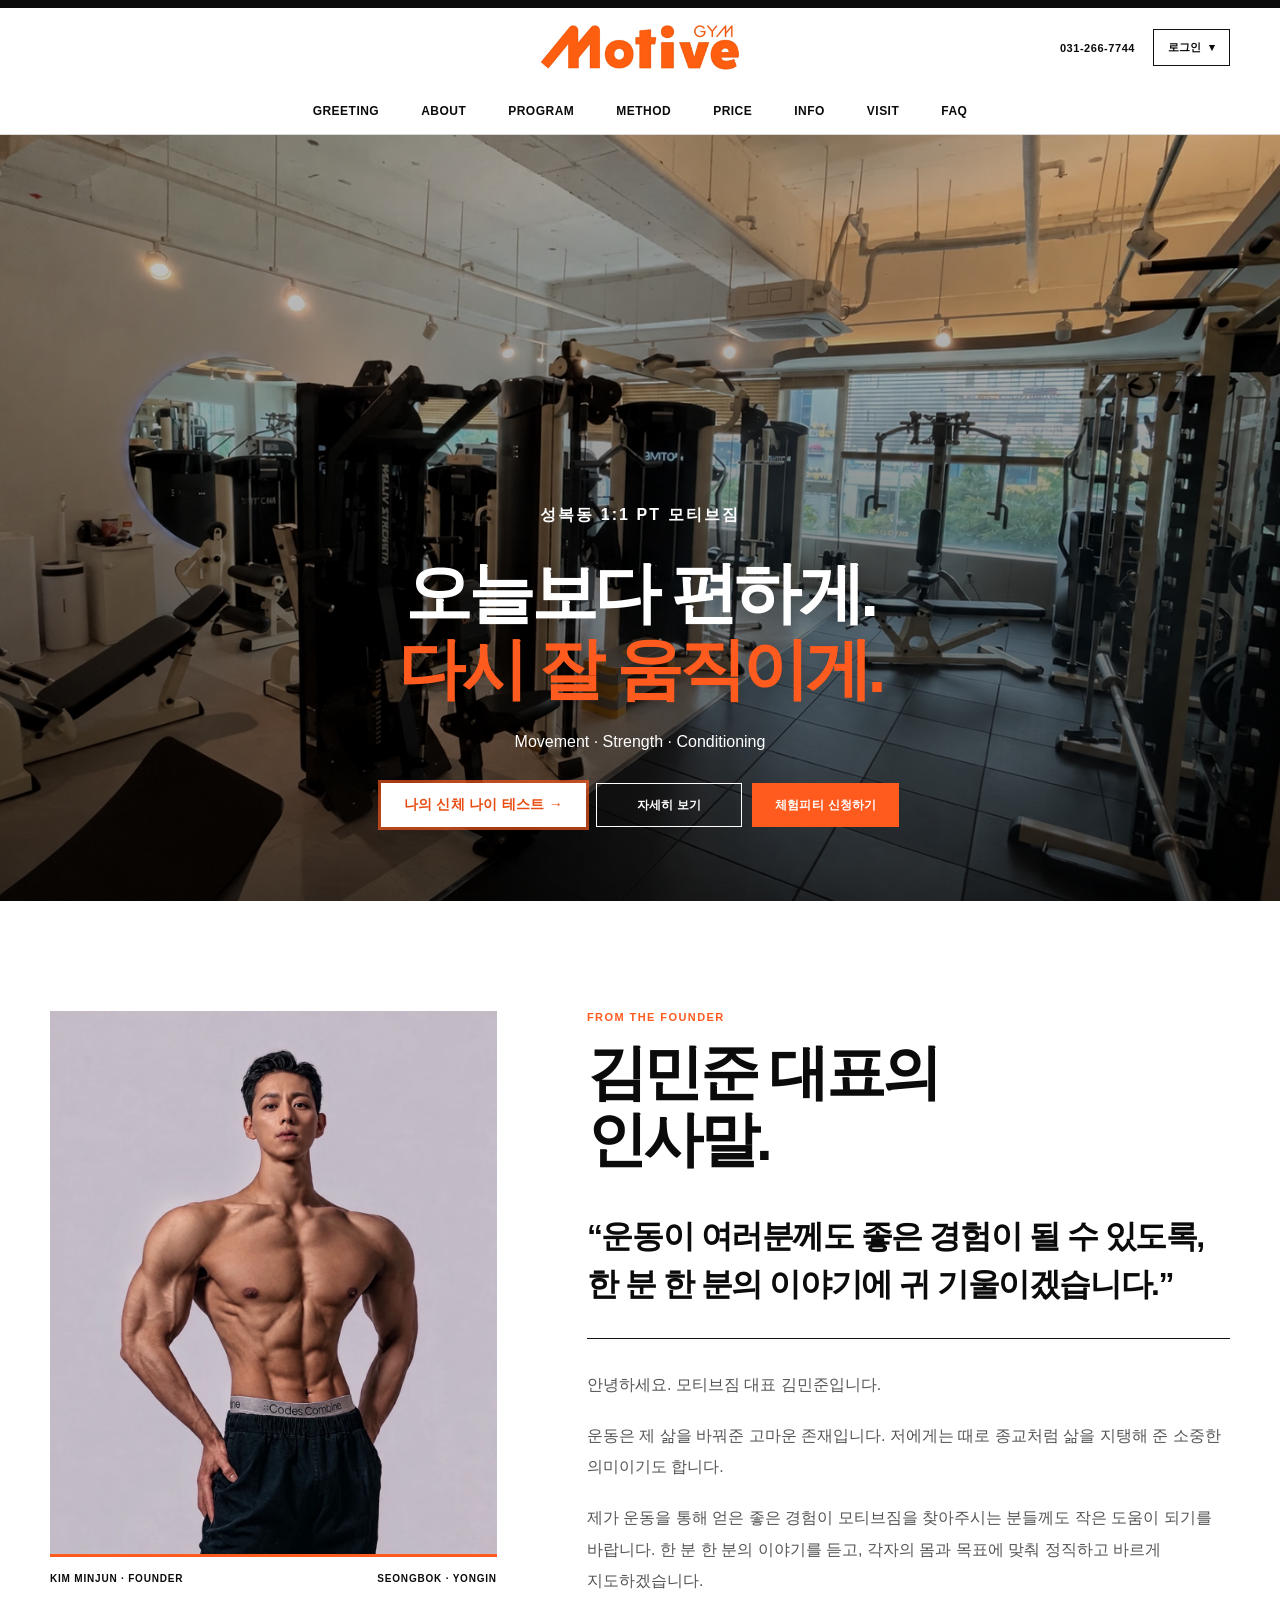
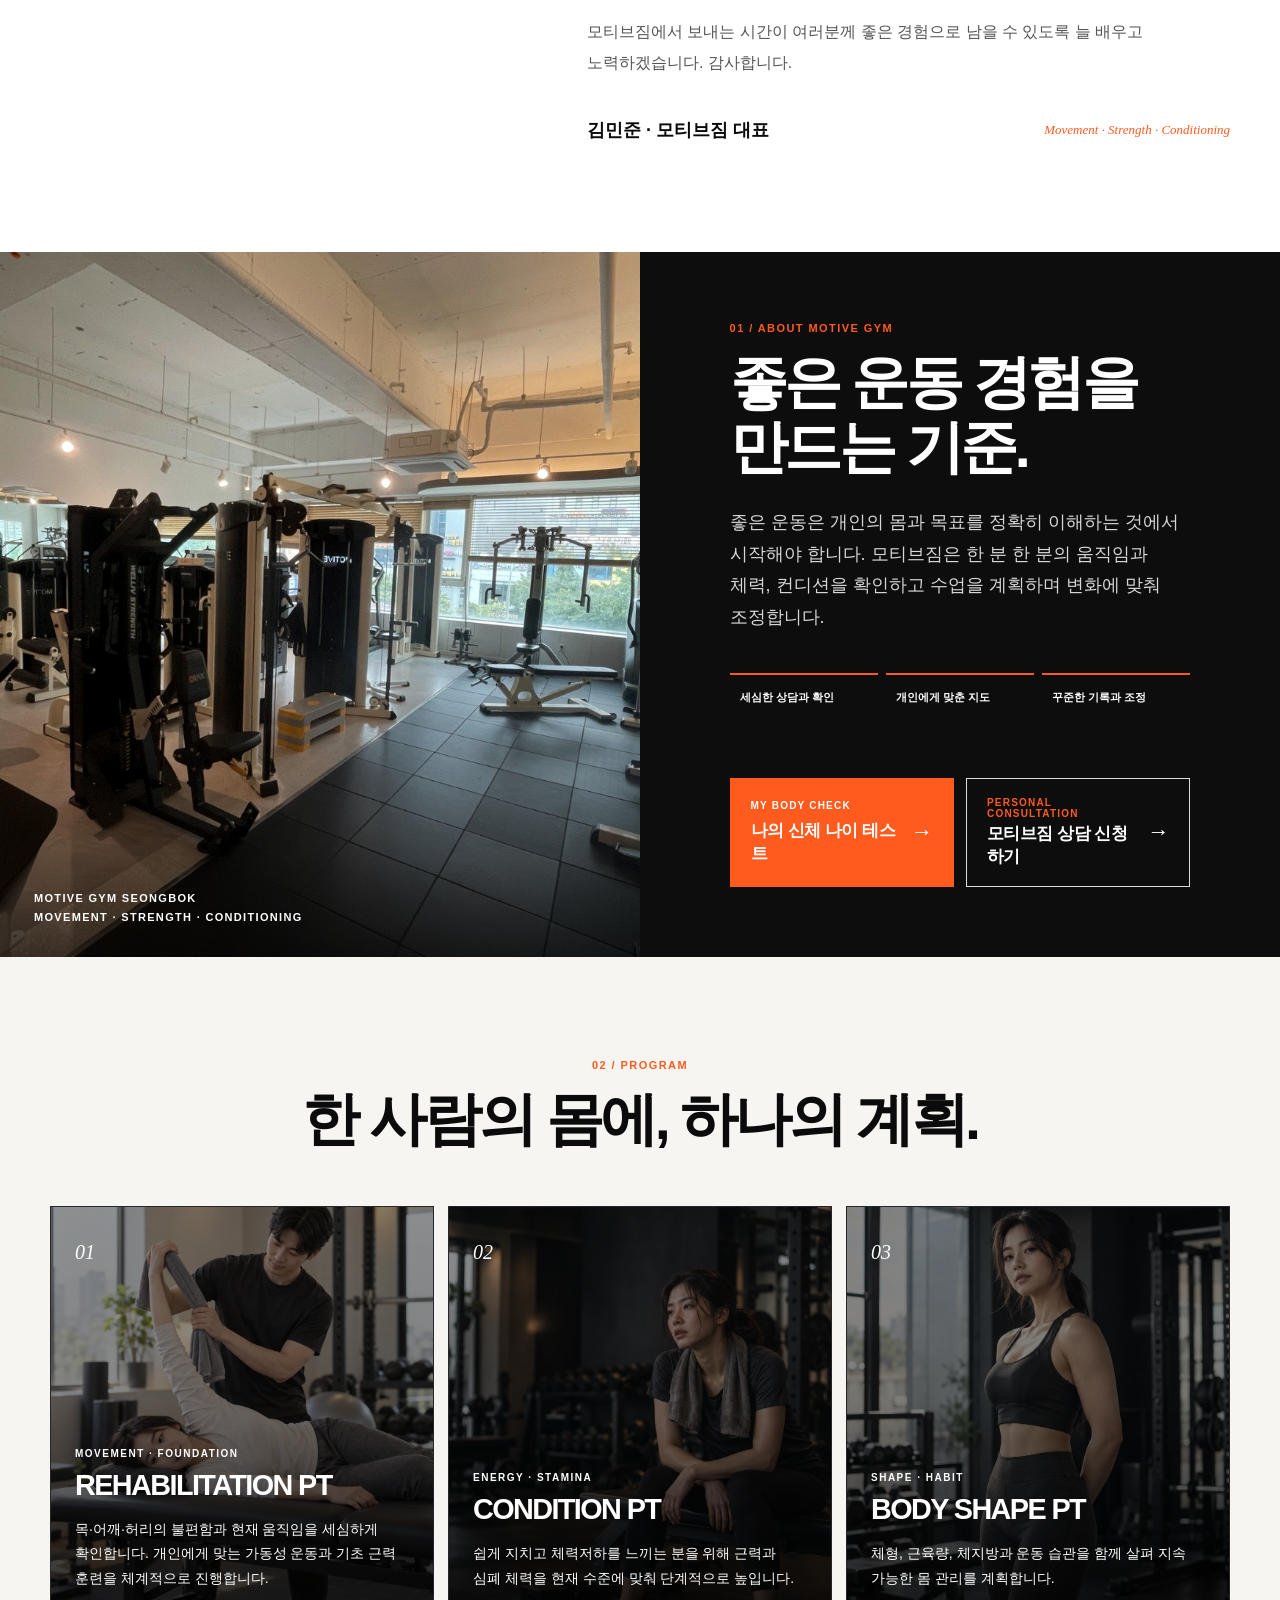
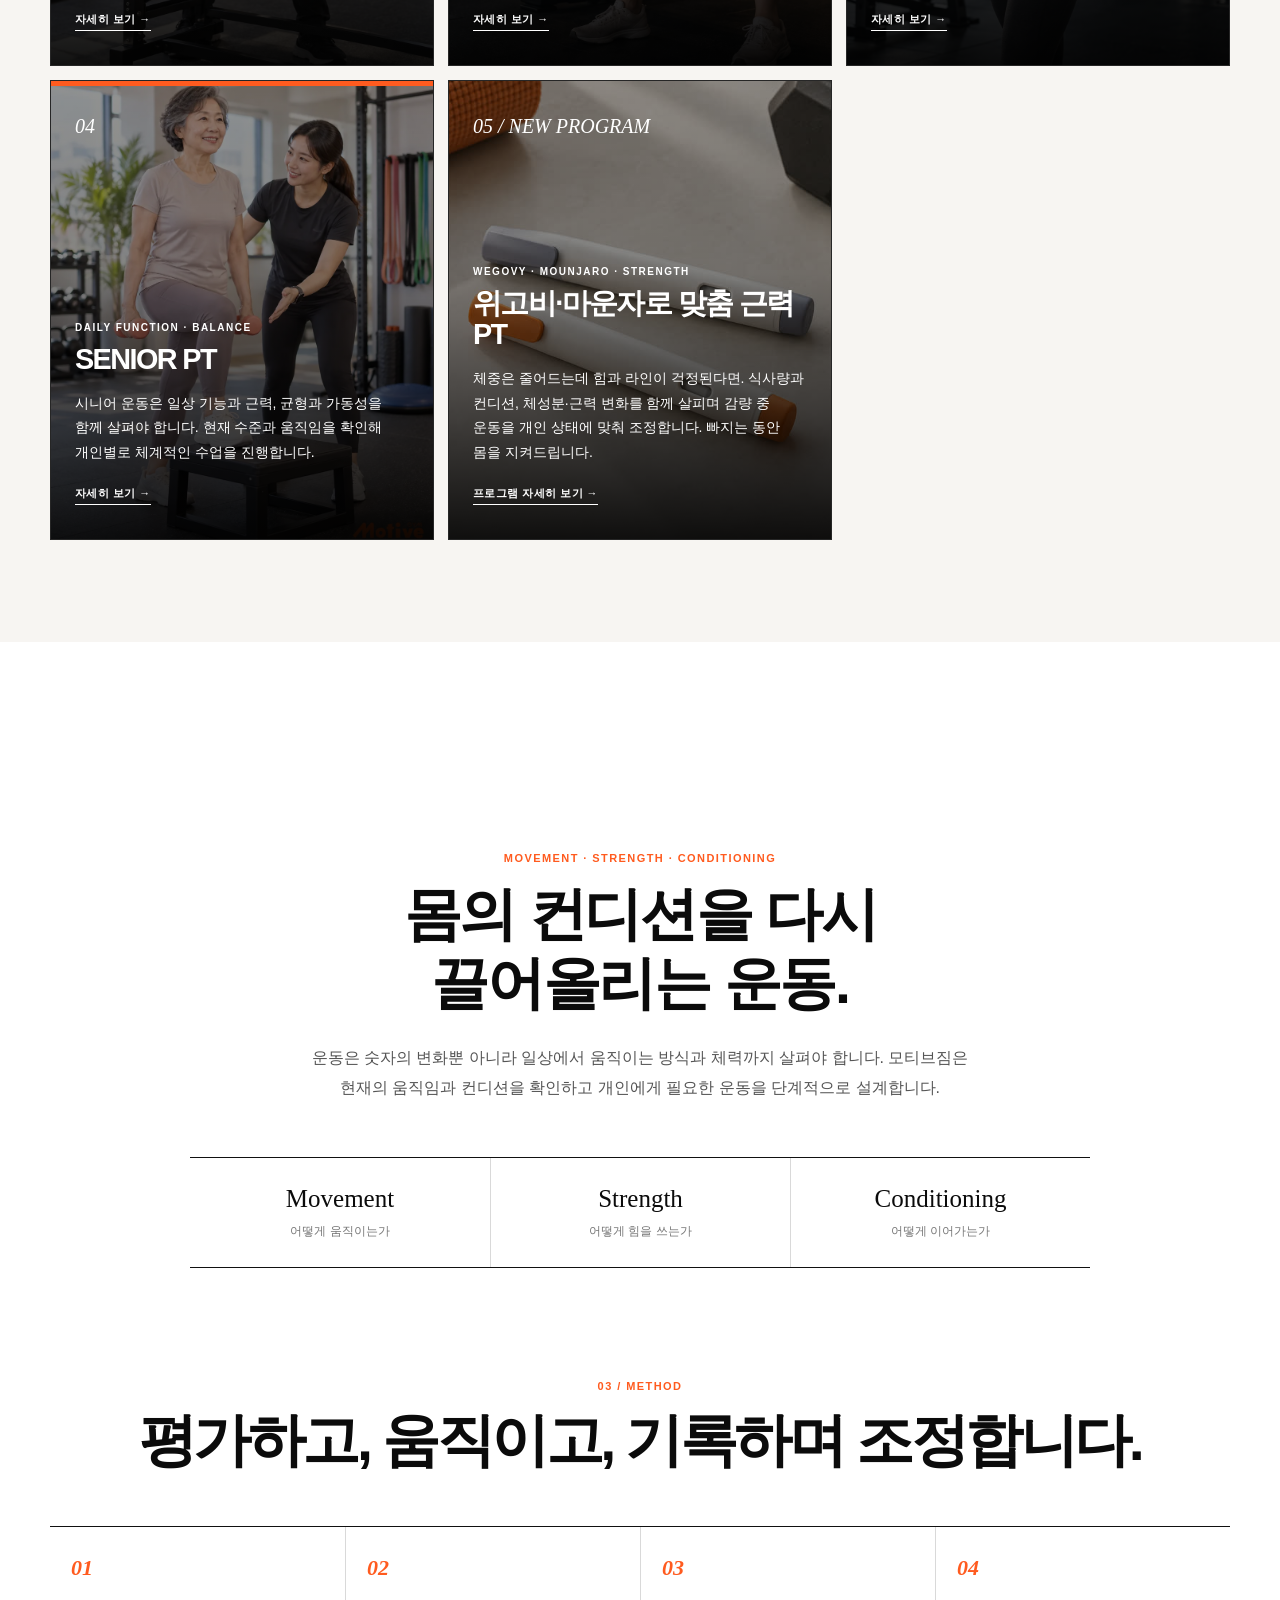
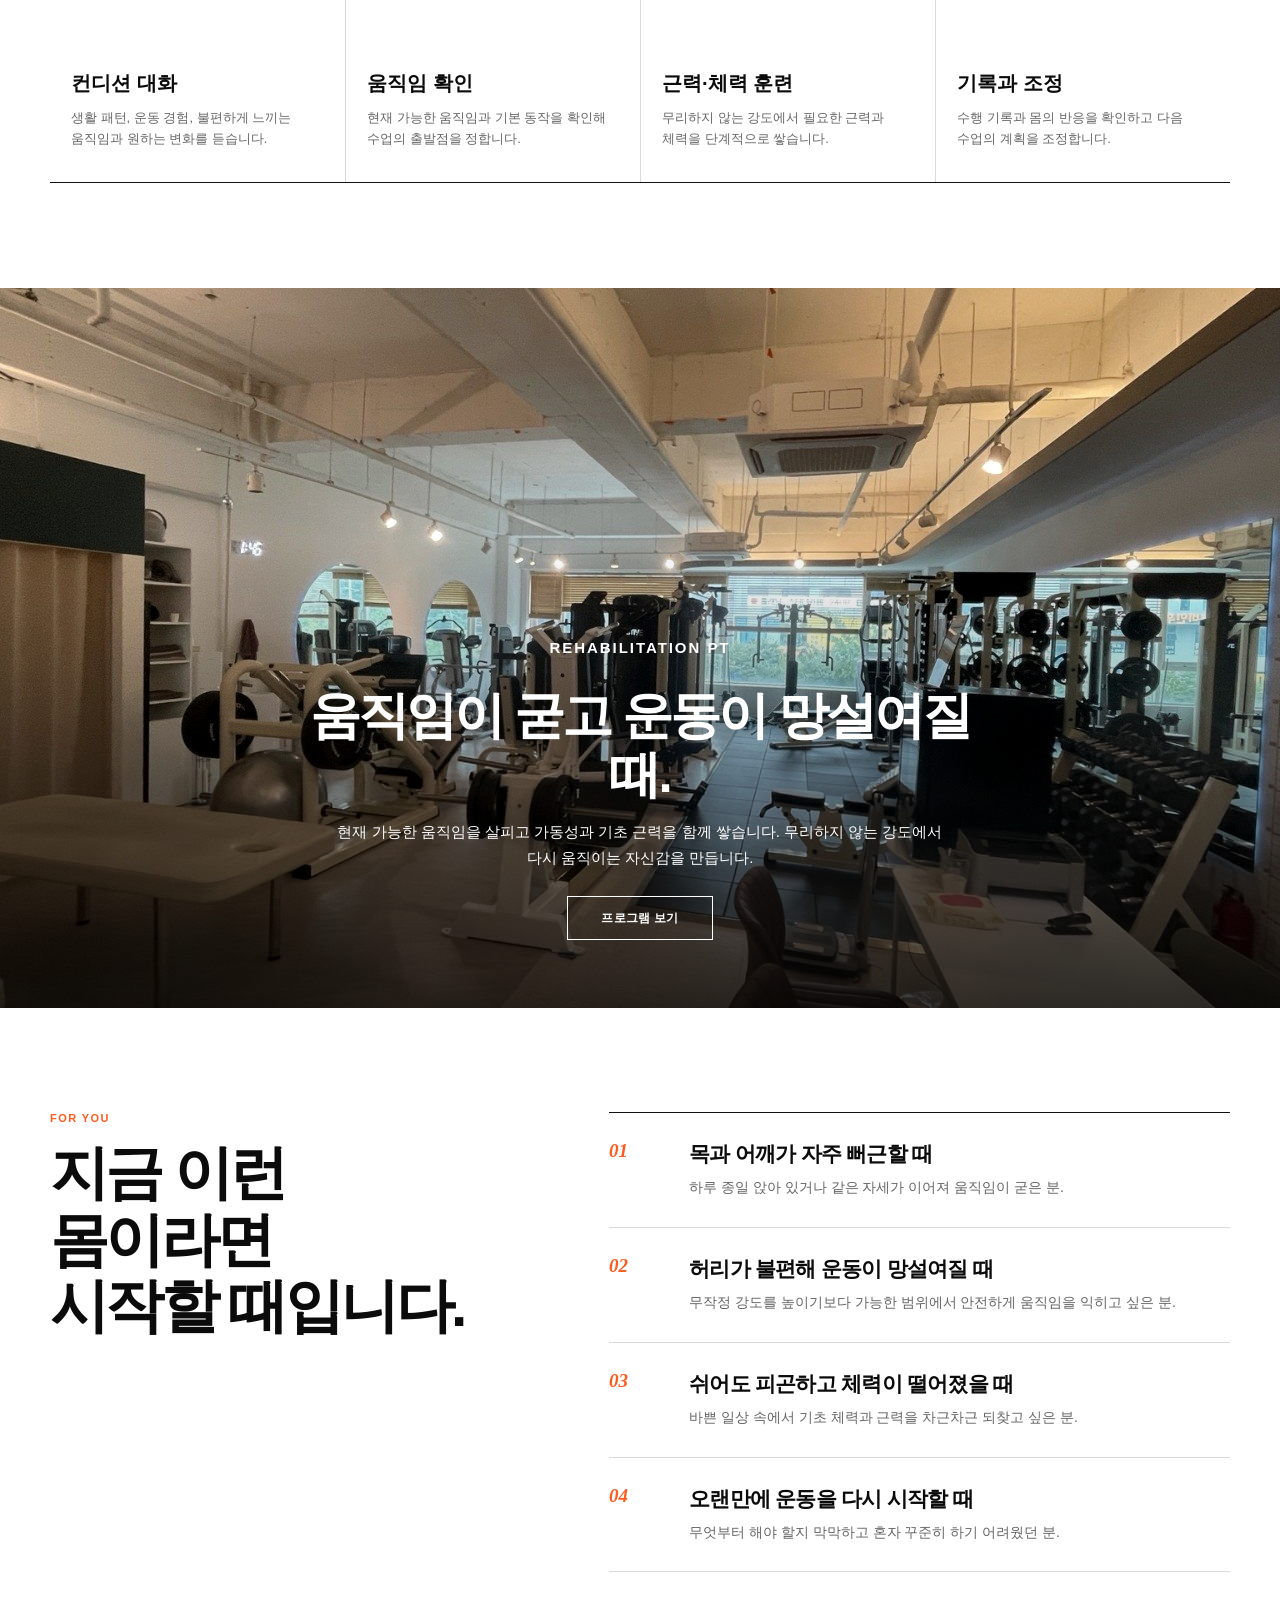
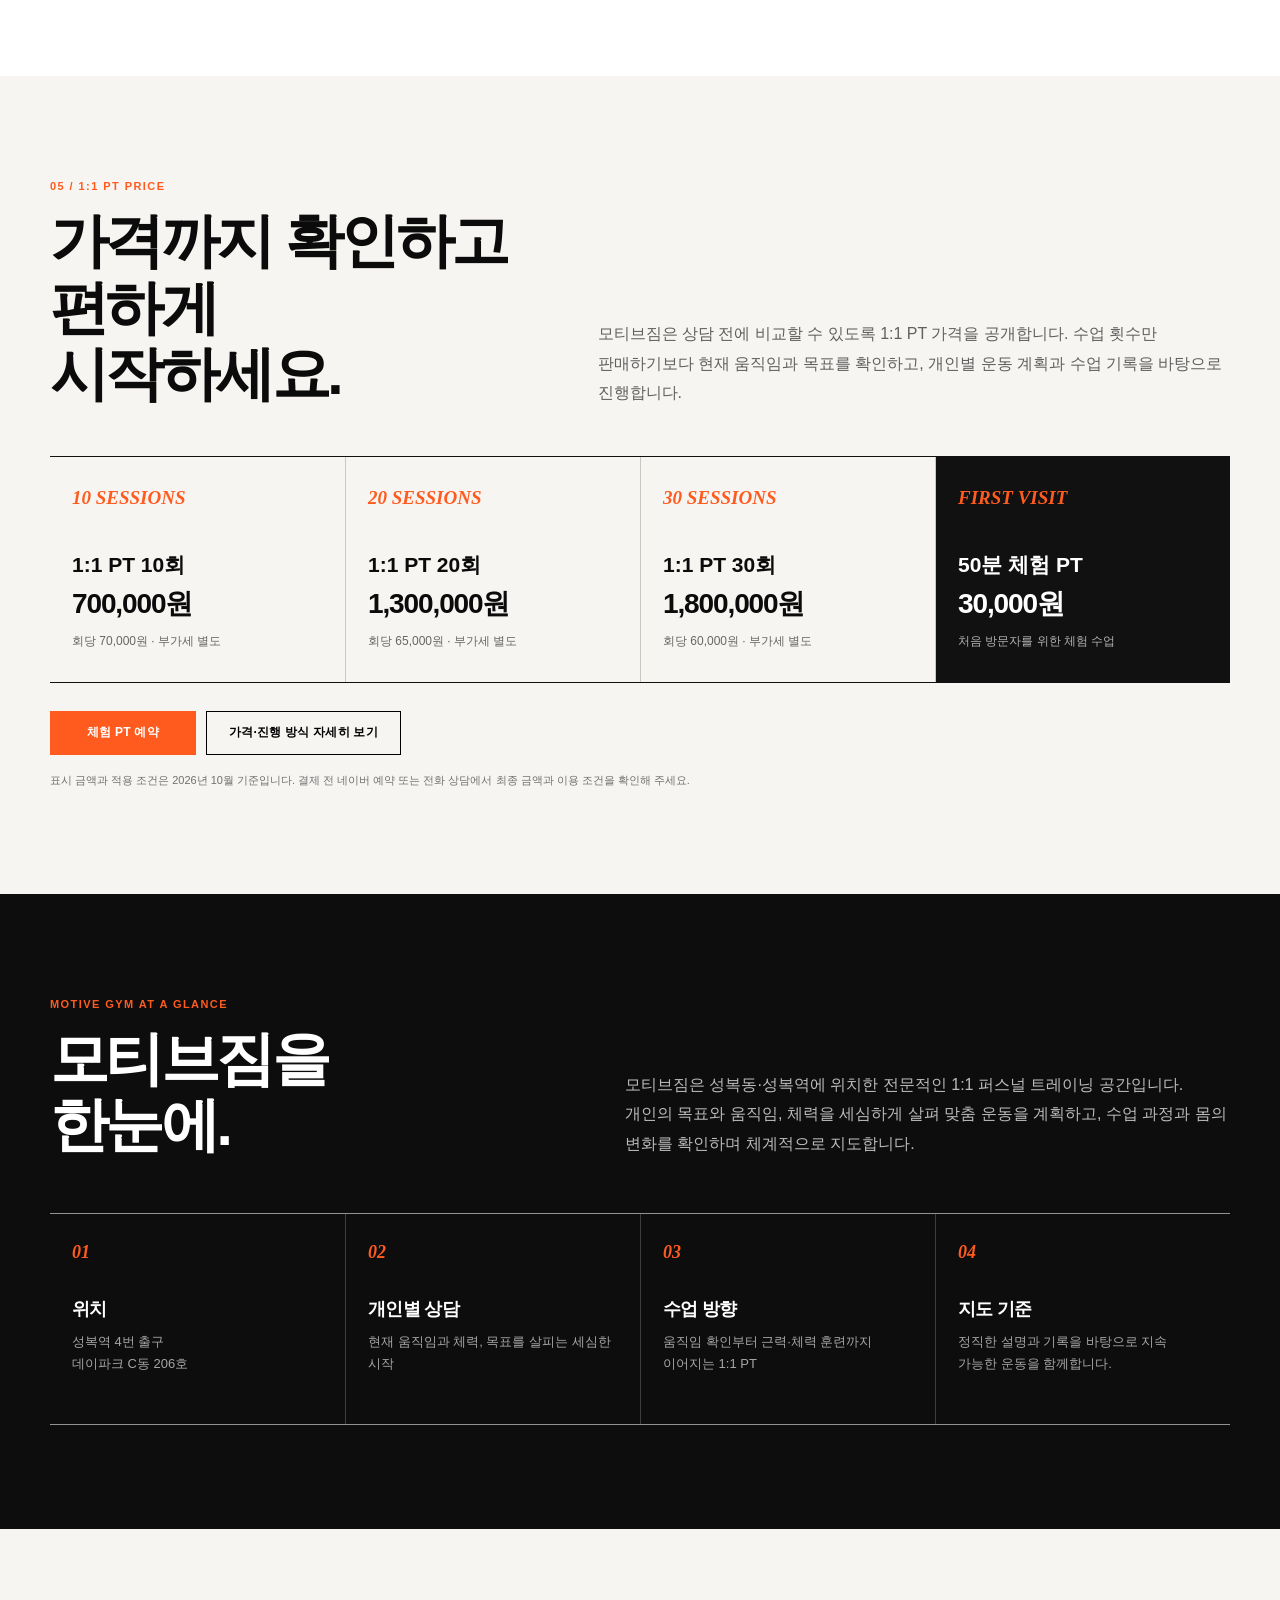
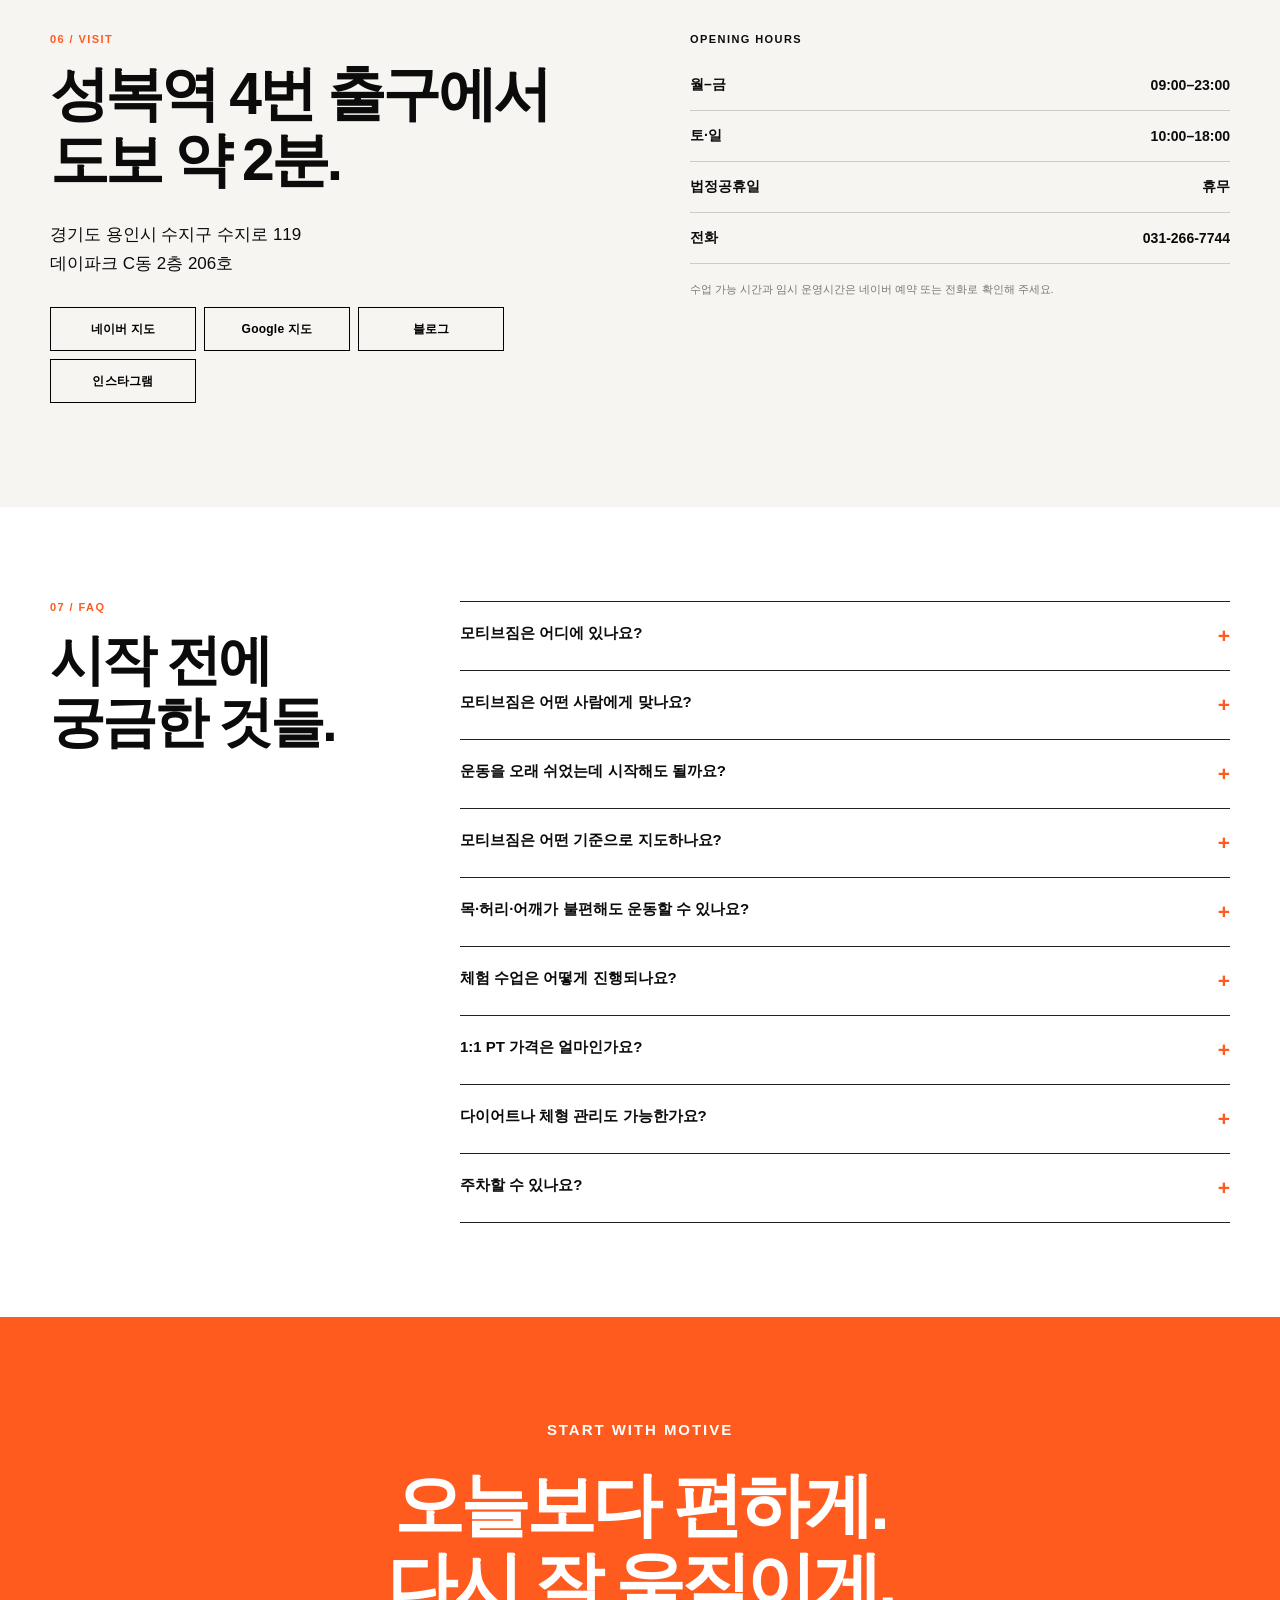
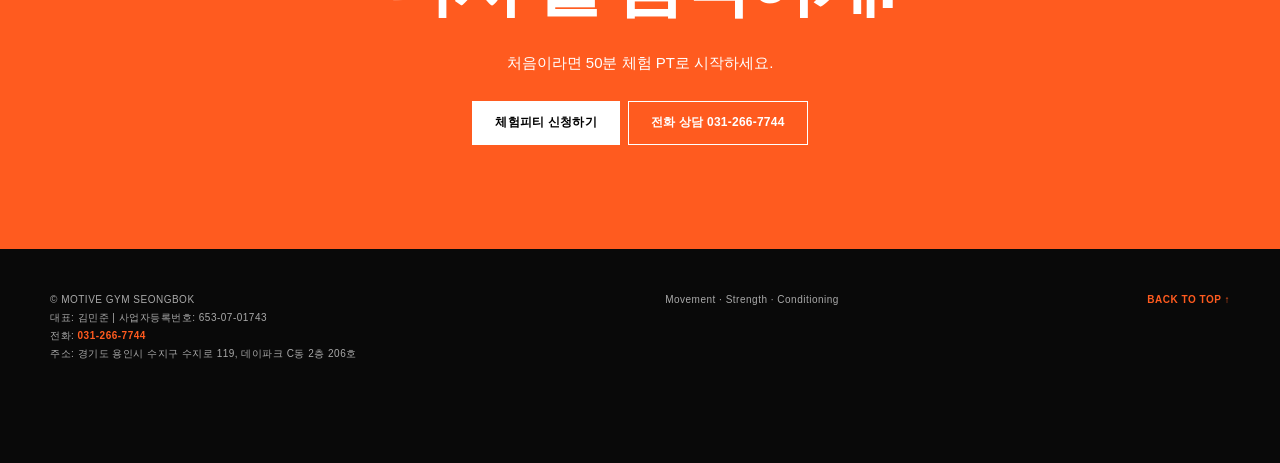
==== commit b9605b85: "Replace top trial PT link with staff login menu" ====
--- a/index.html
+++ b/index.html
@@ -164,7 +164,17 @@
     .official-logo img{width:100%;height:auto;object-fit:contain}
     .header-side{position:absolute;right:0;display:flex;align-items:center;gap:18px;font-size:11px;font-weight:800}
     .header-side a:first-child{letter-spacing:.05em}
-    .reserve-link{padding:10px 14px;border:1px solid #000}
+    .login-menu{position:relative;border:0!important}
+    .login-menu summary{display:flex;align-items:center;gap:8px;padding:10px 14px;border:1px solid #111;cursor:pointer;list-style:none;font-size:11px;font-weight:800;white-space:nowrap}
+    .login-menu summary::-webkit-details-marker{display:none}
+    .login-menu summary:after{content:"▾";position:static;color:inherit;font-size:11px}
+    .login-menu[open] summary:after{content:"▴"}
+    .login-menu[open] summary,.login-menu summary:hover{background:#111;color:#fff}
+    .login-options{position:absolute;top:calc(100% + 6px);right:0;z-index:200;min-width:190px;padding:6px;background:#fff;border:1px solid #111;box-shadow:0 12px 26px #0002}
+    .login-options a,.login-options span{display:flex;justify-content:space-between;align-items:center;gap:12px;padding:12px 10px;color:#111;font-size:12px;white-space:nowrap}
+    .login-options a:hover,.login-options a:focus-visible{background:#fff0e9;color:var(--orange)}
+    .login-options .login-disabled{color:#888;cursor:not-allowed}
+    .login-options small{font-size:10px;font-weight:700}
     .nav{height:47px;display:flex;align-items:center;justify-content:center;gap:42px;font-size:12px;font-weight:700;letter-spacing:.04em;white-space:nowrap}
     .nav a{position:relative;padding:14px 0}.nav a:after{content:"";position:absolute;left:50%;right:50%;bottom:8px;height:2px;background:var(--orange);transition:left .2s,right .2s}.nav a:hover:after{left:0;right:0}
 
@@ -301,6 +311,7 @@
       body:before{height:6px}.site-header{padding-top:6px}.wrap{width:min(calc(100% - 30px),var(--max))}.header-main{height:68px}.official-logo{width:170px;height:43px}.header-side{right:0}.reserve-link{font-size:10px;padding:9px 10px}.nav{height:42px;gap:22px;font-size:10px}.hero{min-height:660px}.hero-content{padding-bottom:48px}.hero h1{font-size:43px}.hero h1 .hero-kicker span{display:block}.hero p{font-size:14px}.hero-actions .button{min-width:132px;padding-inline:14px}.intro{padding:78px 0}.intro h2{font-size:38px}.intro-copy{font-size:15px}.pillars{grid-template-columns:1fr;margin-top:40px}.pillar+.pillar{border-left:0;border-top:1px solid var(--line)}.feature{min-height:610px}.feature h2{font-size:36px}.programs,.audience,.greeting,.method,.pricing,.entity,.visit{padding:78px 0}.programs h2,.method h2{font-size:39px}.program-grid{grid-template-columns:1fr}.program-card{min-height:350px;padding:30px 24px}.audience h2{font-size:39px}.signal{grid-template-columns:48px 1fr}.story-photo,.story-photo img{min-height:390px}.story-copy{padding:65px 20px}.story h2{font-size:39px}.story .lead{font-size:16px}.coach-line{align-items:flex-start;flex-direction:column}.coach-line span{text-align:left}.credentials{grid-template-columns:1fr}.greeting-grid{gap:38px}.greeting-visual img{aspect-ratio:auto}.greeting-copy h2{font-size:39px}.greeting-quote{font-size:23px}.greeting-body{font-size:15px}.greeting-sign{align-items:flex-start;flex-direction:column}.method .steps{grid-template-columns:1fr}.step{min-height:210px}.step+.step,.step:nth-child(3){border-left:0;border-top:1px solid var(--line)}.pricing h2{font-size:39px}.price-grid{grid-template-columns:1fr}.price-card+.price-card,.price-card:nth-child(3){border-left:0;border-top:1px solid #cbc7c1}.price-card{min-height:190px}.entity h2{font-size:39px}.fact-grid{grid-template-columns:1fr}.fact+.fact,.fact:nth-child(3){border-left:0;border-top:1px solid rgba(255,255,255,.2)}.fact{min-height:0}.fact b{margin-bottom:20px}.visit-grid{grid-template-columns:1fr}.visit h2{font-size:40px}.faq{padding:78px 0}.faq h2{font-size:39px}.closing{padding:80px 0}.closing h2{font-size:43px}.mobile-bar{display:flex}footer{padding-bottom:104px}
     }
     @media(prefers-reduced-motion:reduce){html{scroll-behavior:auto}.reveal{opacity:1;transform:none;transition:none}.button{transition:none}}
+  @media(max-width:620px){.login-menu summary{font-size:10px;padding:9px 10px}}
   .body-check-link{margin-top:30px;padding:18px 20px;display:grid;grid-template-columns:1fr auto;align-items:center;gap:3px 12px;border:1px solid #ddd;text-decoration:none;transition:border-color .2s,background .2s}.body-check-link span:first-child{grid-column:1;color:#ff5b1f;font-size:10px;letter-spacing:.12em;font-weight:900}.body-check-link strong{grid-column:1;font-size:17px;letter-spacing:-.03em}.body-check-link span:last-child{grid-column:2;grid-row:1 / 3;font-size:22px}.body-check-link:hover,.body-check-link:focus-visible{border-color:#ff5b1f;background:#faf6f2}
   .about-actions{display:grid;grid-template-columns:1fr 1fr;gap:12px;margin-top:30px}.about-actions .body-check-link{margin-top:0}.about-actions .body-check-link:hover,.about-actions .body-check-link:focus-visible{background:#242424;border-color:#ff5b1f}.about-actions .body-check-link:first-child{background:#ff5b1f;border-color:#ff5b1f;color:#fff}.about-actions .body-check-link:first-child span:first-child{color:#fff}.about-actions .body-check-link:first-child:hover,.about-actions .body-check-link:first-child:focus-visible{background:#e84c12;border-color:#e84c12}@media(max-width:550px){.about-actions{grid-template-columns:1fr}}
   </style>
@@ -310,7 +321,7 @@
   <header class="site-header">
     <div class="header-main wrap">
       <a class="official-logo" href="#top" aria-label="모티브짐 성복점 홈"><img src="assets/motivegym-logo-header.png" alt="Motive Gym" width="339" height="85"></a>
-      <div class="header-side"><a href="tel:0312667744">031-266-7744</a><a class="reserve-link" href="https://m.booking.naver.com/booking/6/bizes/1210623/items/8076905" target="_blank" rel="noopener noreferrer">체험피티 신청하기</a></div>
+      <div class="header-side"><a href="tel:0312667744">031-266-7744</a><details class="login-menu"><summary>로그인</summary><div class="login-options"><a href="admin/?role=admin">관리자 로그인</a><a href="admin/?role=trainer">트레이너 로그인</a><span class="login-disabled" aria-disabled="true">회원 로그인 <small>준비 중</small></span></div></details></div>
     </div>
     <nav class="nav" aria-label="주 메뉴"><a href="#greeting">GREETING</a><a href="#about">ABOUT</a><a href="#program">PROGRAM</a><a href="#method">METHOD</a><a href="#price">PRICE</a><a href="#information">INFO</a><a href="#visit">VISIT</a><a href="#faq">FAQ</a></nav>
   </header>
@@ -447,3 +458,4 @@
 </body>
 </html>
 
+
